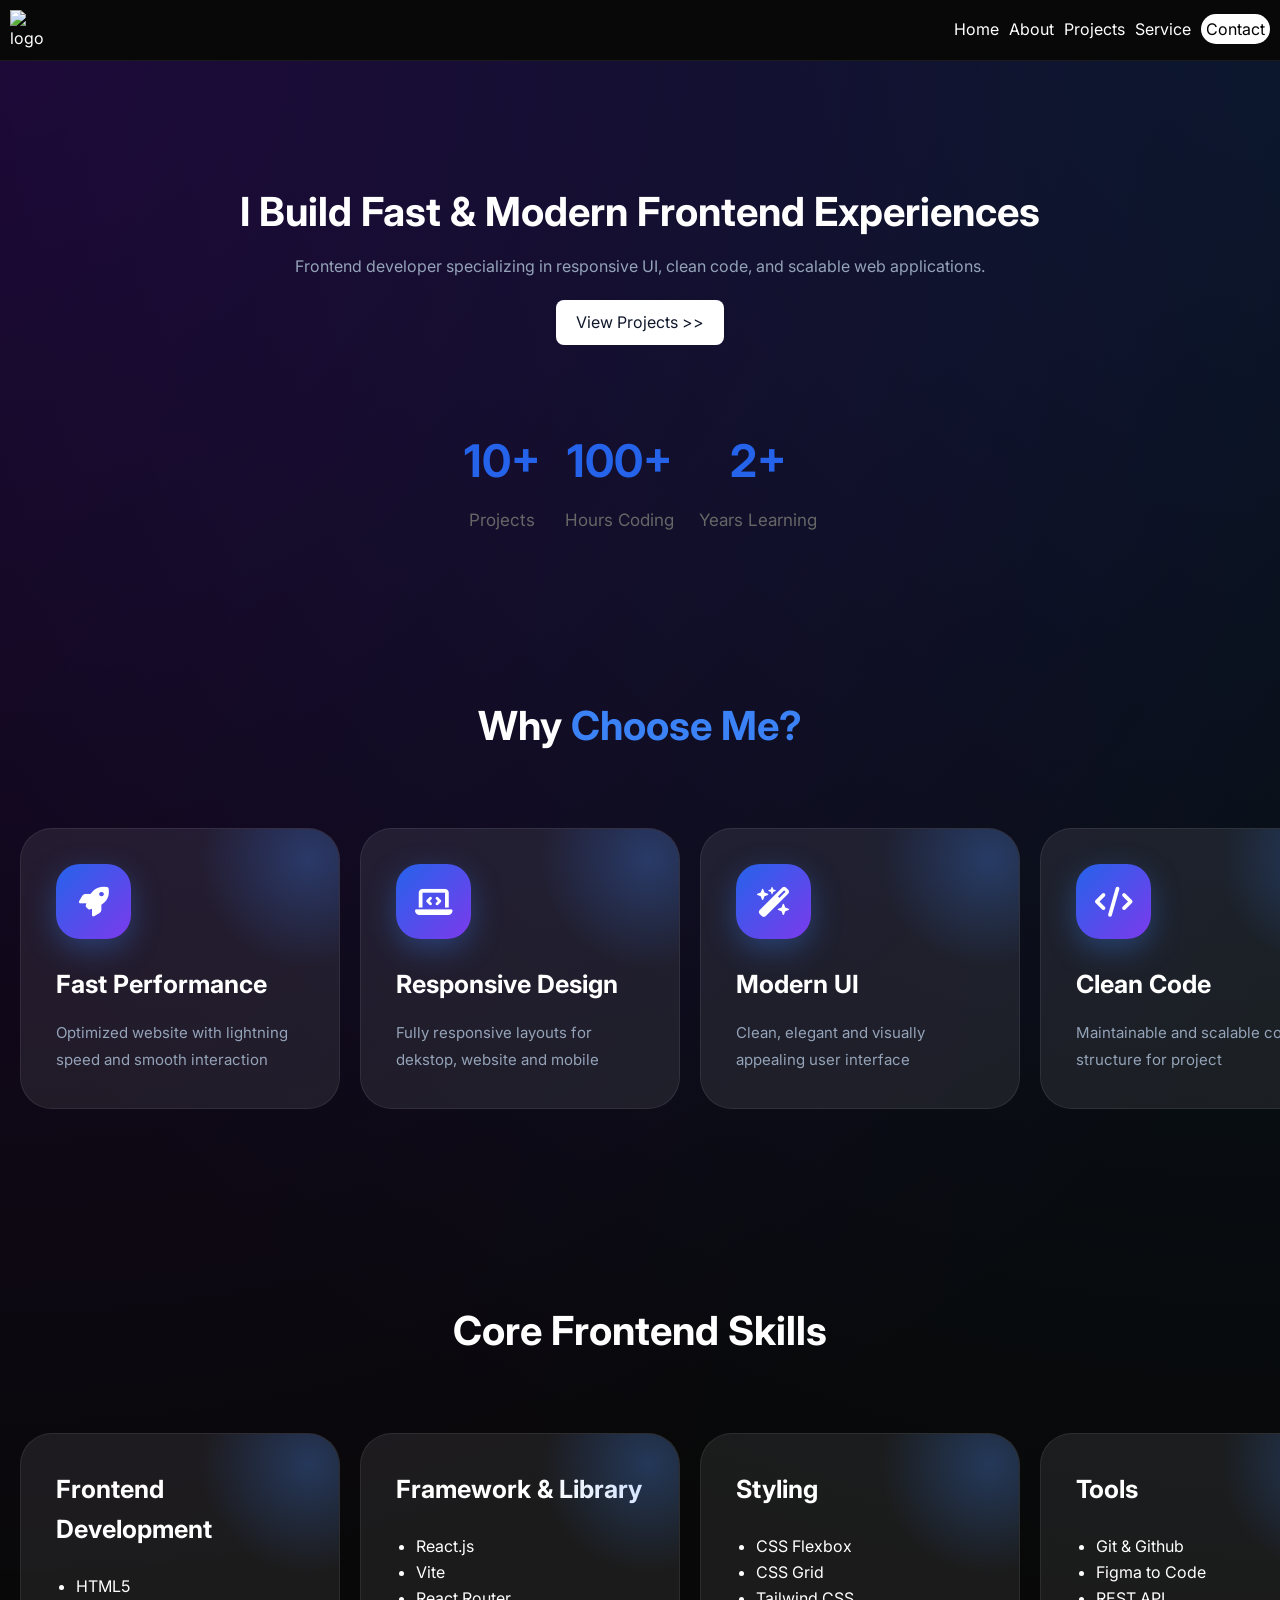
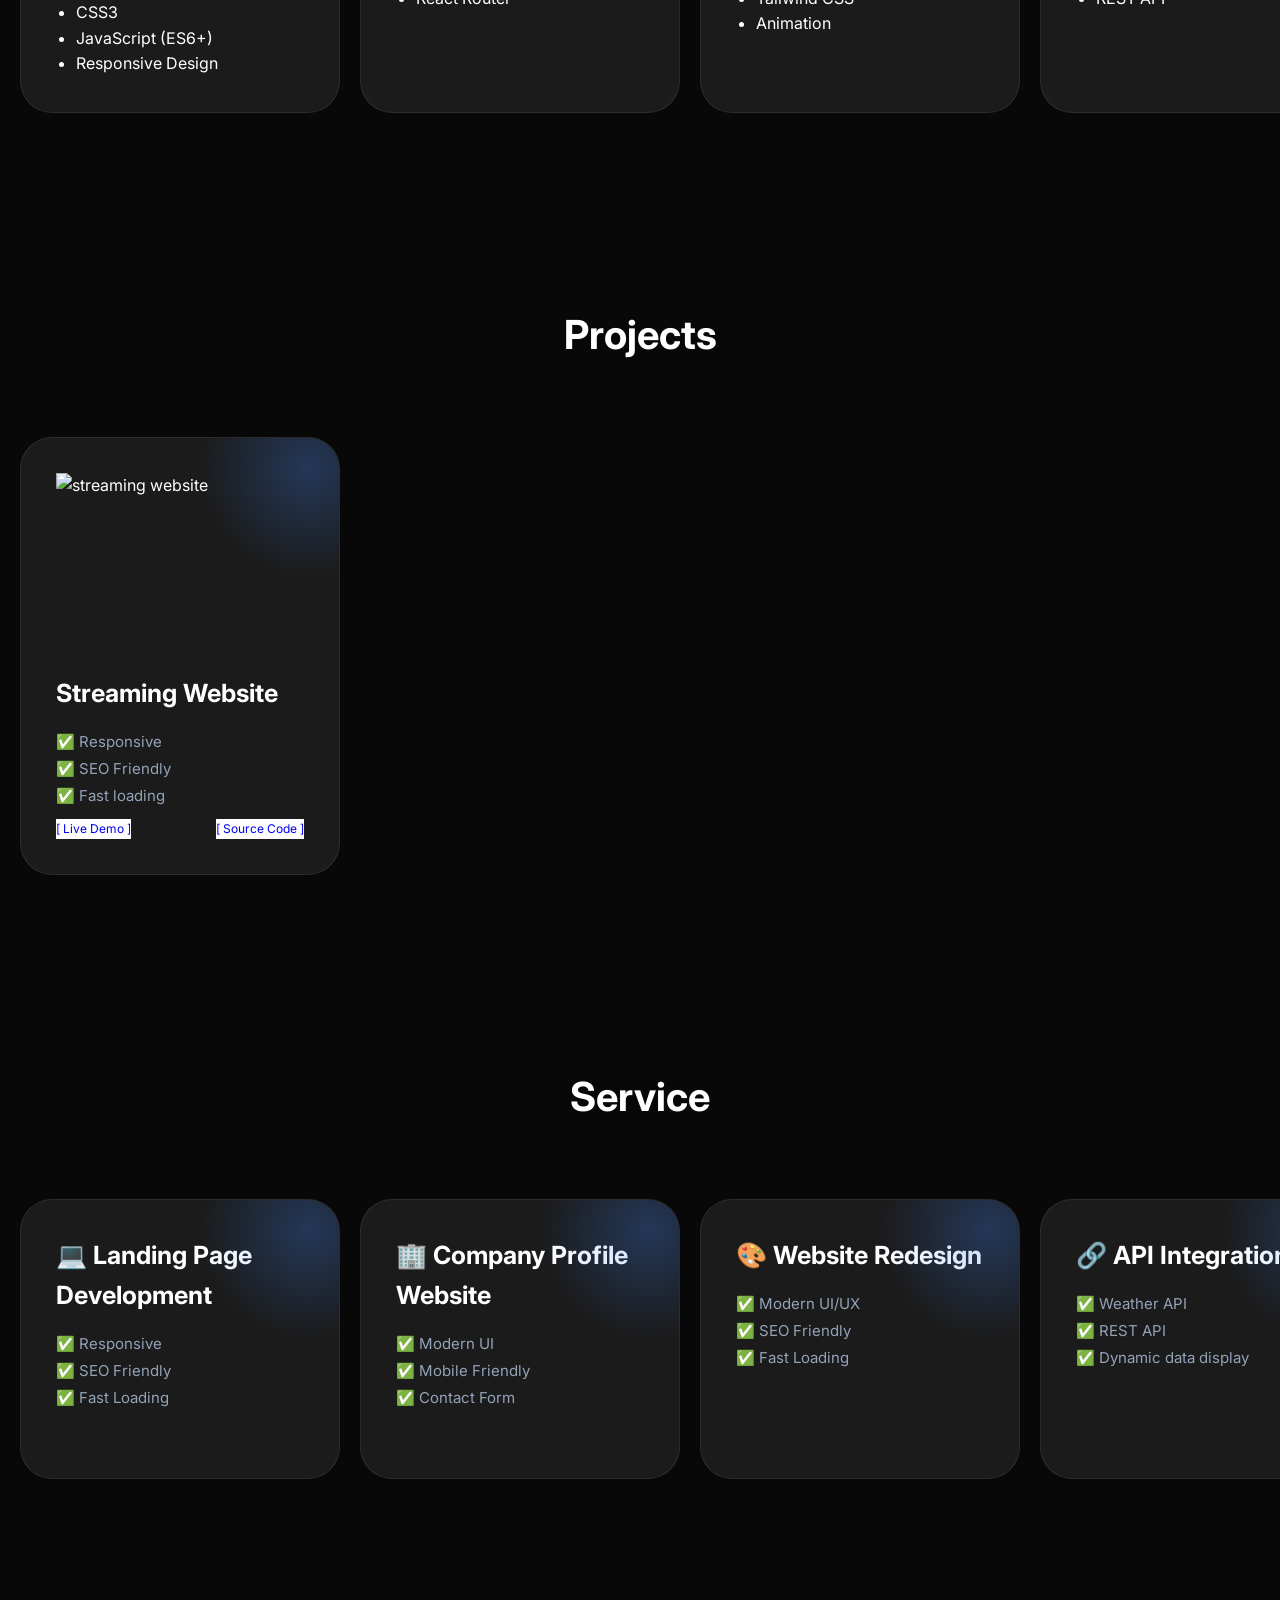
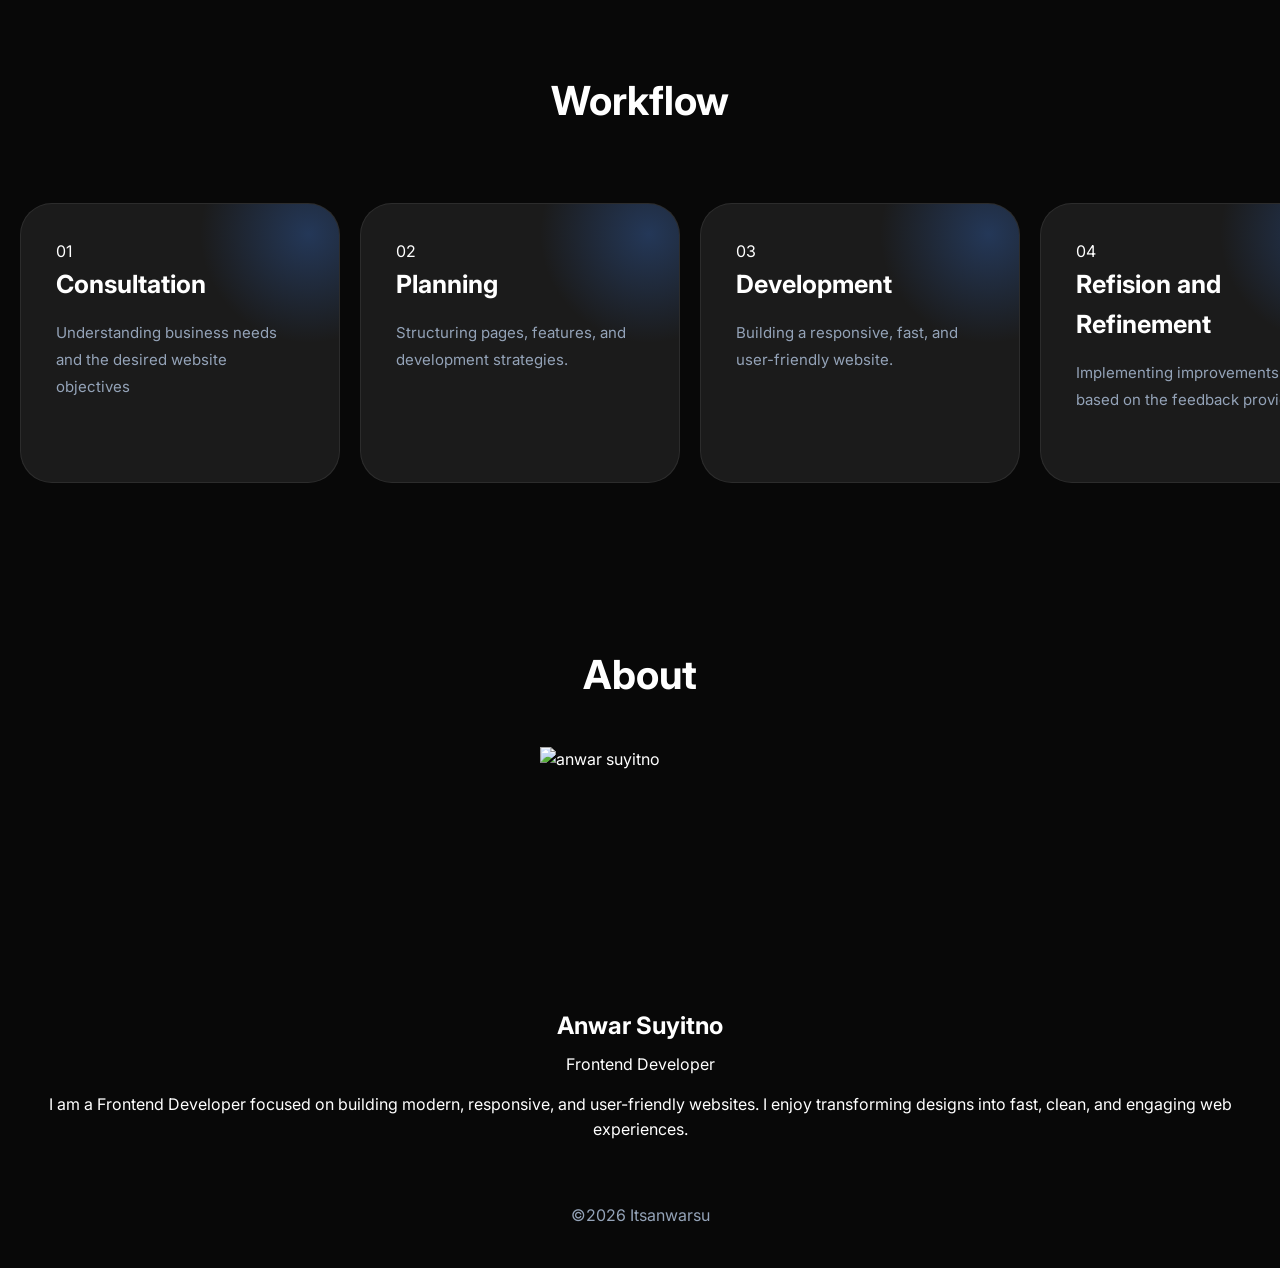
==== index.html @ 00b6961c "Update index.html" ====
<!DOCTYPE html>
<html lang="id">
  <head>
    <meta charset="UTF-8">
    <meta name="viewport" content="width=device-width, initial-scale=1.0">
    <title>Frontend Developer Build Fast Clean And Scalable Website</title>
    <link
      href="https://fonts.googleapis.com/css2?family=Inter:wght@300;400;500;600;700&display=swap"
        rel="stylesheet">
        
        <link
        rel="stylesheet"
        href="https://cdnjs.cloudflare.com/ajax/libs/font-awesome/6.5.1/css/all.min.css"
        />
    <style>
    html {
      scroll-behavior: smooth;
    }
    * {
      margin: 0;
      padding: 0;
      box-sizing: border-box;
      font-family: "Inter", Sans-Serif;
    }
      body {
  background:
    radial-gradient(circle at top left,
    rgba(128,0,255,.18),
    transparent 35%),
    
    radial-gradient(circle at top right,
    rgba(0,140,255,.12),
    transparent 35%),
    
    #080808;
       color: white;
       line-height: 1.6;
      }
      /* NAVBAR */
      nav {
        display: flex;
        justify-content: space-between;
        align-items: center;
        background: #080808;
        border-bottom: 1px solid rgba(255, 255, 255, 0.08);
        padding: 10px;
        position: fixed;
        z-index: 9999;
        width: 100%;
        top:0;
        left:0;
      }
      
      nav img {
        height: 40px;
        width: 40px;
      }
      nav ul {
        display: flex;
        gap: 10px;
        list-style: none;
      }
      
      nav a {
        font-size: 16px;
        color: white;
        text-decoration: none;
      }
      nav a:hover {
        color: #38bdf8;
      }
      
      .navbuton {
       background: white; 
       width: 100px;
       color: black;
       padding: 5px;
       border-radius: 20px;
       cursor: pointer;
       font-size: 16px;
      }
      /* HERO */
      .hero {
        display: flex;
        flex-direction: column;
        justify-content: center ;
        font-size: 16px;
        align-items: center;
        padding: 180px 10px 70px 10px;
        text-align: center;
      }
      
      .hero h1 {
        font-size: 40px;
      }
      
      .hero p {
        margin-top: 10px;
        color: #94a3b8;
      }
      
      .btn{
        display: inline-block;
        text-decoration: none;
        margin-top: 20px;
        padding: 10px 20px;
        border: 0 10px 30px rgba(59,130,246,.35);
        border-radius: 8px;
        background: white;
        color: #0f172a;
        font-size: 16px;
        cursor: pointer;
        transition: 0.3s;
      }
      .btn:hover {
        background: #D9D9D9;
      }
      .animasi {
        display: flex;
        align-items: center;
        justify-content: center;
        margin-top: 80px;
        gap: 25px;
      }

.stat {
  text-align: center;
}

.stat h3 {
  font-size: 45px;
  color: #2563eb;
}

.stat p {
  font-size: 17px;
  color: #666;
  margin-top:10px;
}
      
      /* TRUST */
      .container {
        width: 100%;
        overflow: hidden;
        padding: 80px 0;
        margin-top: 10px;
      }
      
      .title {
        text-align: center;
        font-size: 40px;
        margin-bottom: 60px;
      }
      .title span {
        color: #3b82f6;
      }
      
      /* SLIDER */
      .slider {
        display: flex;
        gap: 20px;

         overflow-x: auto;
          scroll-behavior: smooth;

          padding: 10px 20px 20px;

            scroll-snap-type: x mandatory;

           -webkit-overflow-scrolling: touch;
            }

      /* sembunyikan scrollbar */
         .slider::-webkit-scrollbar {
           display: none;
         }

          .slider {
  scrollbar-width: none;
}
      
      /* CARD */
      .card {
        display: flex;
        flex-direction: column;
        position: relative;
        width: 320px;
        min-width: 300px;
        scroll-snap-align: center;
        flex-shrink: 0;
        min-height: 280px;
        height: auto;
        padding: 35px;
        border-radius: 32px;
        background: rgba(255,255,255,0.06);
        border: 1px solid rgba(255,255,255,0.08);
        background: rgba(255,255,255,0.08);
        overflow: hidden;
        transition: .4s ease;
        flex-shrink: 0;
      }
      
      /* GLOW ORB */
      .card:before {
        content: "";
        position: absolute;
        width: 220px;
        height: 220px;
        background: radial-gradient(circle, rgba(59,130,246,.28),transparent 70%);
        top: -80px;
        right: -80px;
        transition: .5s;
      }
      .card:hover {
        transform: translateY(-8px);
        border-color: rgba(59,130,246,.4);
        box-shadow: 0 8px 20px rgba(59,130,246,.15);
      }
      .card:hover::before {
        transform: scale(1.5);
      }
      
      /* ICON */
     .icon {
       width: 75px;
       height: 75px;
       border-radius: 24px;
       display: flex;
       justify-content: center;
       align-items: center;
       margin-bottom: 25px;
       background: linear-gradient(135deg,#2563eb,#7c3aed);
       font-size: 30px;
       box-shadow: 0 10px 30px rgba(59,130,246,.35);
     }
     .card h2 {
       font-size: 25px;
       margin-bottom: 15px;
     }
     .card p {
       color: #94a3b8;
       line-height: 1.8;
       font-size: 15px;
     }
     .card ul {
       padding-left: 20px;
       margin-top: 10px;
      }
      
      /* Project */
      .card img {
        width: 100%;
        height: 200px;
        object-fit: cover; 
      }
      .project-btn {
        display: flex;
        justify-content: space-between;
        margin-top:10px;
        gap: 3px;
      }
      .link {
        font-size: 12px;
        background: white;
        text-decoration: none;
      }
      /* about */
      .about {
        display: flex;
        flex-direction: column;
        justify-content: center;
        align-items: center;
        margin-top: 30px;
        padding: 20px;
      }
      .about img {
        width: 200px;
        height: 250px;
        object-fit: cover;
      }
       .about h1 {
        font-size: 40px;
        margin-top:10px;
        margin-bottom: 40px;
      }
      .about h2 {
        margin-top:10px;
      }
      .about p {
        margin-top: 7px;
        text-align: center;
       }

     footer {
       text-align: center;
       padding: 40px 0;
       color: #94a3b8;
      }


}
    </style> 
  </head>
  <body>
   
      <nav>
        <img src="img/logo-name" alt="logo">
      <ul>
      <li><a href="#home">Home</a></li>
      <li><a href="#about">About</a></li>
      <li><a href="#projects">Projects</a></li>
      <li><a href="#service">Service</a></li>
      <li><a class="navbuton" href="mailto:oanwarsuyitno@gmail.com?subject=Project%20Inquiry&body=Hello%20Anwar,%20I%20want%20to%20discuss%20a%20website%20project.">Contact</a></li>
      </ul>
     </nav>
     
    
   
    <!-- HERO -->
    <section id="home" class="hero">
     <h1>I Build Fast & Modern Frontend Experiences</h1> 
     <p>Frontend developer specializing in responsive UI, clean code, and scalable web applications.</p>
     
    <a class="btn" href="#projects">View Projects >></a>
       
       <div class="animasi">
      
      <div class="stat">
       <h3 class="counter" data-target="10">0</h3>
        <p>Projects</p>
      </div>

       <div class="stat">
       <h3 class="counter" data-target="100">0</h3>
       <p>Hours Coding</p>
       </div>

       <div class="stat">
        <h3 class="counter" data-target="2">0</h3>
       <p>Years Learning</p>
      </div>
     </div>
    </section>
    
    <!-- TRUST -->
    <section class="container">
      <h1 class="title">Why <span>Choose Me?</span></h1>
      
      <div class="slider">
        
        <!-- CARD 1 -->
        <div class="card">
          <div class="icon">
            <i class="fas fa-rocket"></i>
          </div>
          
          <h2>Fast Performance</h2>
          
          <p>
            Optimized website with lightning speed and smooth interaction
          </p>
        </div>
        
        <!-- CARD 2 -->
        <div class="card">
          <div class="icon">
            <i class="fas fa-laptop-code"></i>
            </div>
            <h2>Responsive Design</h2>
            
            <p>Fully responsive layouts for dekstop, website and mobile</p>
          </div>
          
          <!-- CARD 3 -->
          <div class="card">
            <div class="icon">
              <i class="fas fa-wand-magic-sparkles"></i>
            </div>
            
            <h2>Modern UI</h2>
            
            <p>
              Clean, elegant and visually appealing user interface
            </p>
          </div>
          
          <!-- CARD 4 -->
          <div class="card">
            <div class="icon">
              <i class="fas fa-code"></i>
            </div>
            
            <h2>Clean Code</h2>
            
            <p>Maintainable and scalable code structure for project</p>
          </div>
        </div>
     </section>
    <!-- SKILL -->
    <section class="container">
      <h1 class="title">Core Frontend Skills</h1>
      
      <div class="slider">
        
        <!-- CARD 1 -->
        <div class="card">
          <h2>Frontend Development</h2>
         <ul>
           <li>HTML5</li>
           <li>CSS3</li>
           <li>JavaScript (ES6+)</li>
           <li>Responsive Design</li>
         </ul>
        </div>
        
        <!-- CARD 2 -->
        <div class="card">
          <h2>Framework & Library</h2>
          
          <ul>
            <li>React.js</li>
            <li>Vite</li>
            <li>React Router</li>
          </ul>
        </div>
        
        <!-- CARD 3 -->
        <div class="card">
          <h2>Styling</h2>
          
          <ul>
            <li>CSS Flexbox</li>
            <li>CSS Grid</li>
            <li>Tailwind CSS</li>
            <li>Animation</li>
          </ul>
        </div>
        
        <!-- CARD 4 -->
        <div class="card">
          <h2>
            Tools
          </h2>
          
          <ul>
            <li>Git & Github</li>
            <li>Figma to Code</li>
            <li>REST API</li>
          </ul>
        </div>
        
        <!-- CARD 5 -->
        <div class="card">
          <h2>Performance</h2>
          
          <ul>
            <li>Responsive UI</li>
            <li>Clean Component Structure</li>
            <li>Reusable Code</li>
          </ul>
        </div>
      </div>
    </section>
    
    <!-- Project -->
    <section id="projects" class="container">
      <h2 class="title">Projects</h2>
      <div class="slider">
        
        <div class="card">
          <img src="img/streaming.jpg" alt="streaming website">
          <h2>Streaming Website</h2>
          <p>✅ Responsive</p>
          <p>✅ SEO Friendly</p>
          <p>✅ Fast loading</p>
          <div class="project-btn">
            <a class="link" href="streaming-website">[ Live Demo ]</a>
            <a class="link" href="https://github.com/itsanwarsu">[ Source Code ]</a>
          </div>
        </div>
      </div>
     </section> 
      <!-- Service -->
      <section id="service" class="container">
        <h2 class="title">
          Service
        </h2>
        
        <div class="slider">
          
          <div class="card">
            <h2>💻 Landing Page Development</h2>
            <p>✅ Responsive</p>
            <p>✅ SEO Friendly</p>
            <p>✅ Fast Loading</p>
          </div>
          
          <div class="card">
            <h2>🏢 Company Profile Website</h2>
            <p>✅ Modern UI</p>
            <p>✅ Mobile Friendly</p>
            <p>✅ Contact Form</p>
          </div>
          
          <div class="card">
            <h2>🎨 Website Redesign</h2>
            <p>✅ Modern UI/UX</p>
            <p>✅ SEO Friendly</p>
            <p>✅ Fast Loading</p>
          </div>
          
          <div class="card">
            <h2>🔗 API Integration</h2>
            <p>✅ Weather API</p>
            <p>✅ REST API</p>
            <p>✅ Dynamic data display</p>
          </div>
        </div>
      </section>
    
    <!-- Workflow -->
    <section class="container">
      <h2 class="title">Workflow</h2>
      
      <div class="slider">
        
        <div class="card">
          <span>01</span>
          <h2>Consultation</h2>
          <p>
Understanding business needs and the desired website objectives</p>
        </div>
        
        <div class="card">
          <span>02</span>
          <h2>Planning</h2>
          <p>Structuring pages, features, and development strategies.</p>
        </div>
        
        <div class="card">
          <span>03</span>
          <h2>Development</h2>
          <p>
Building a responsive, fast, and user-friendly website.</p>
        </div>
        
         <div class="card">
          <span>04</span>
          <h2>Refision and Refinement</h2>
          <p>
Implementing improvements based on the feedback provided.</p>
        </div>
        
        <div class="card">
          <span>05</span>
          <h2>Website Ready For Use</h2>
          <p>
The website is published and ready to help your business grow.</p>
        </div>
      </div>
    </section>
    
    <!-- about -->
    <section id="about" class="about">
      <h1>About</h1>
        <img src="img/anwarsu.jpg" alt="anwar suyitno">
        <h2>Anwar Suyitno</h2>
        <p>Frontend Developer<p>
      <p>I am a Frontend Developer focused on building modern, responsive, and user-friendly websites. I enjoy transforming designs into fast, clean, and engaging web experiences.</p>
      
    </section>
    
    <footer>
      ©2026 Itsanwarsu
      </footer>
    <script>
      const counters =
  document.querySelectorAll(".counter");

const observer =
  new IntersectionObserver(entries => {

    entries.forEach(entry => {

      if (entry.isIntersecting) {

        const counter =
          entry.target;

        const target =
          Number(counter.dataset.target);

        let current = 0;

        const updateCounter = () => {

          const increment =
            target / 80;

          current += increment;

          if (current < target) {

            counter.textContent =
              Math.ceil(current);

            requestAnimationFrame(
              updateCounter
            );

          } else {

            counter.textContent =
              target + "+";
          }
        };

        updateCounter();

        observer.unobserve(counter);

      }

    });

  });

counters.forEach(counter => {
  observer.observe(counter);
});
    </script>
  </body>
</html>
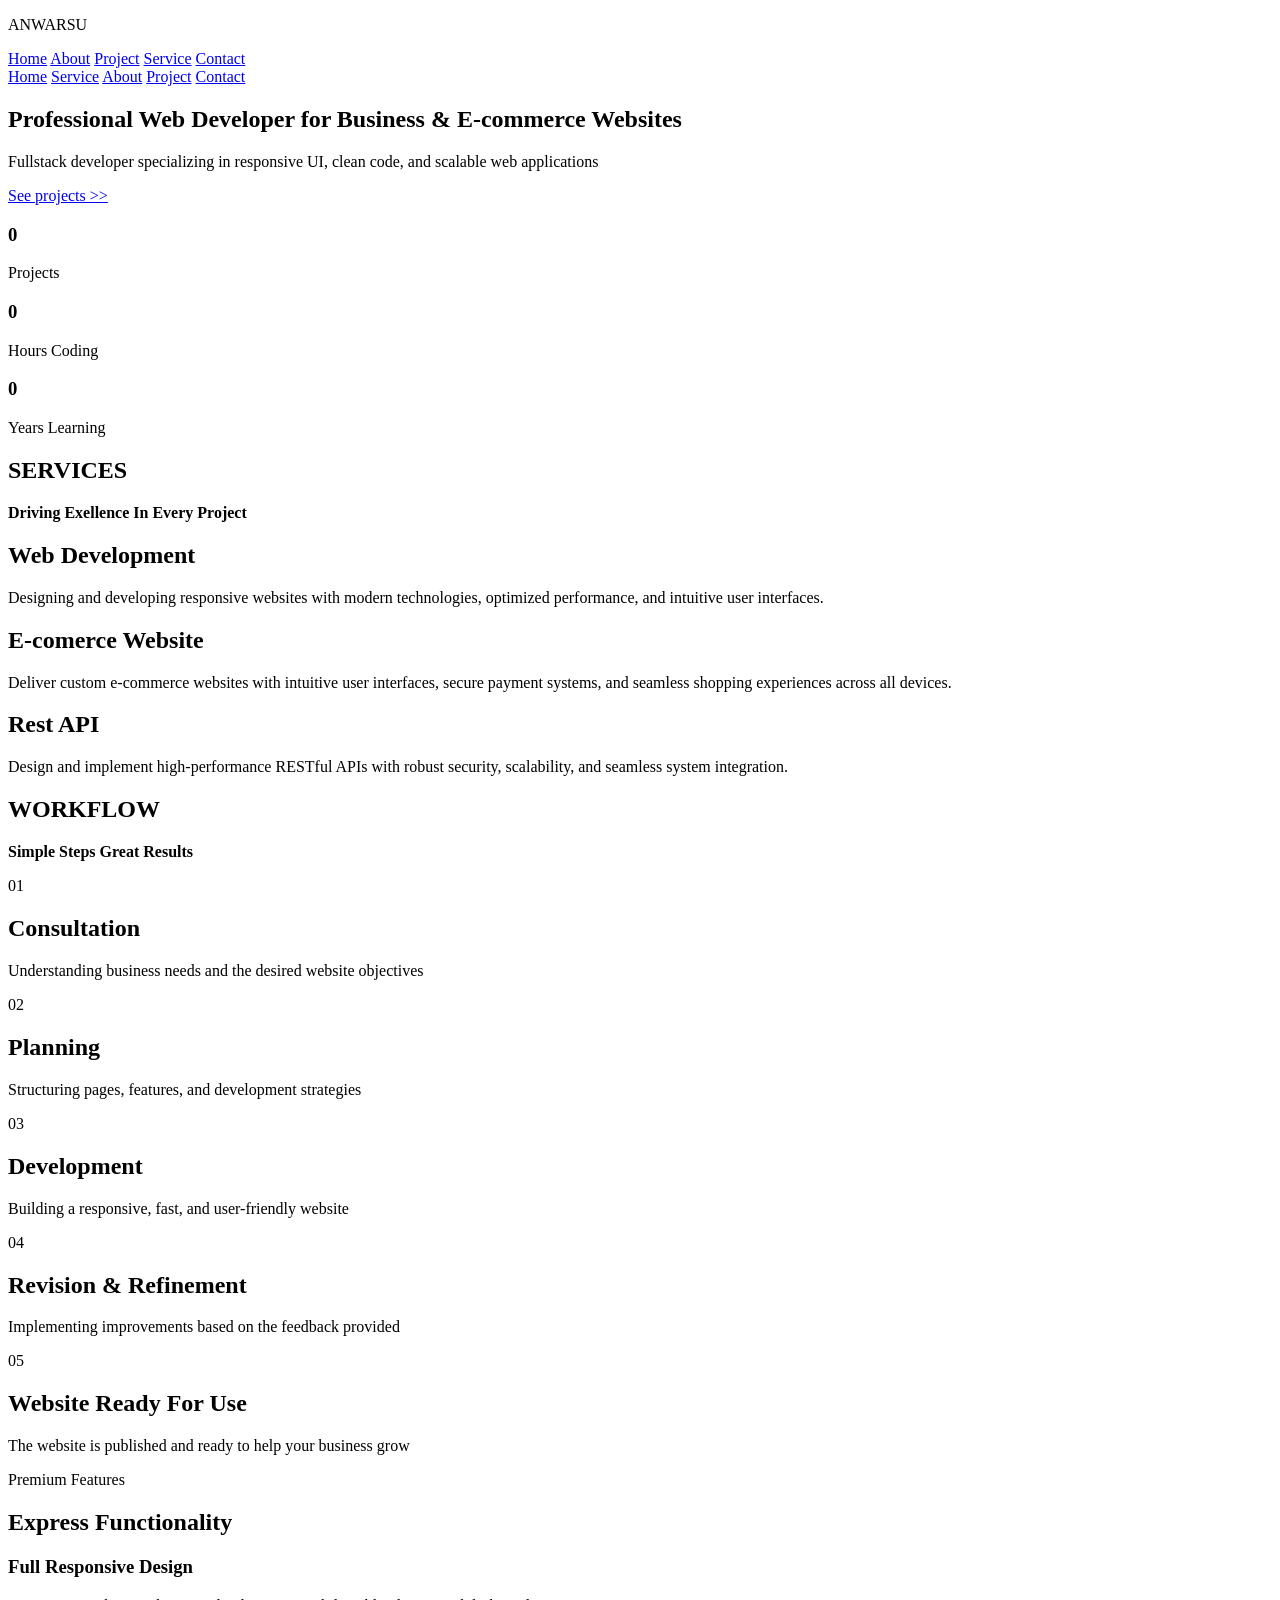
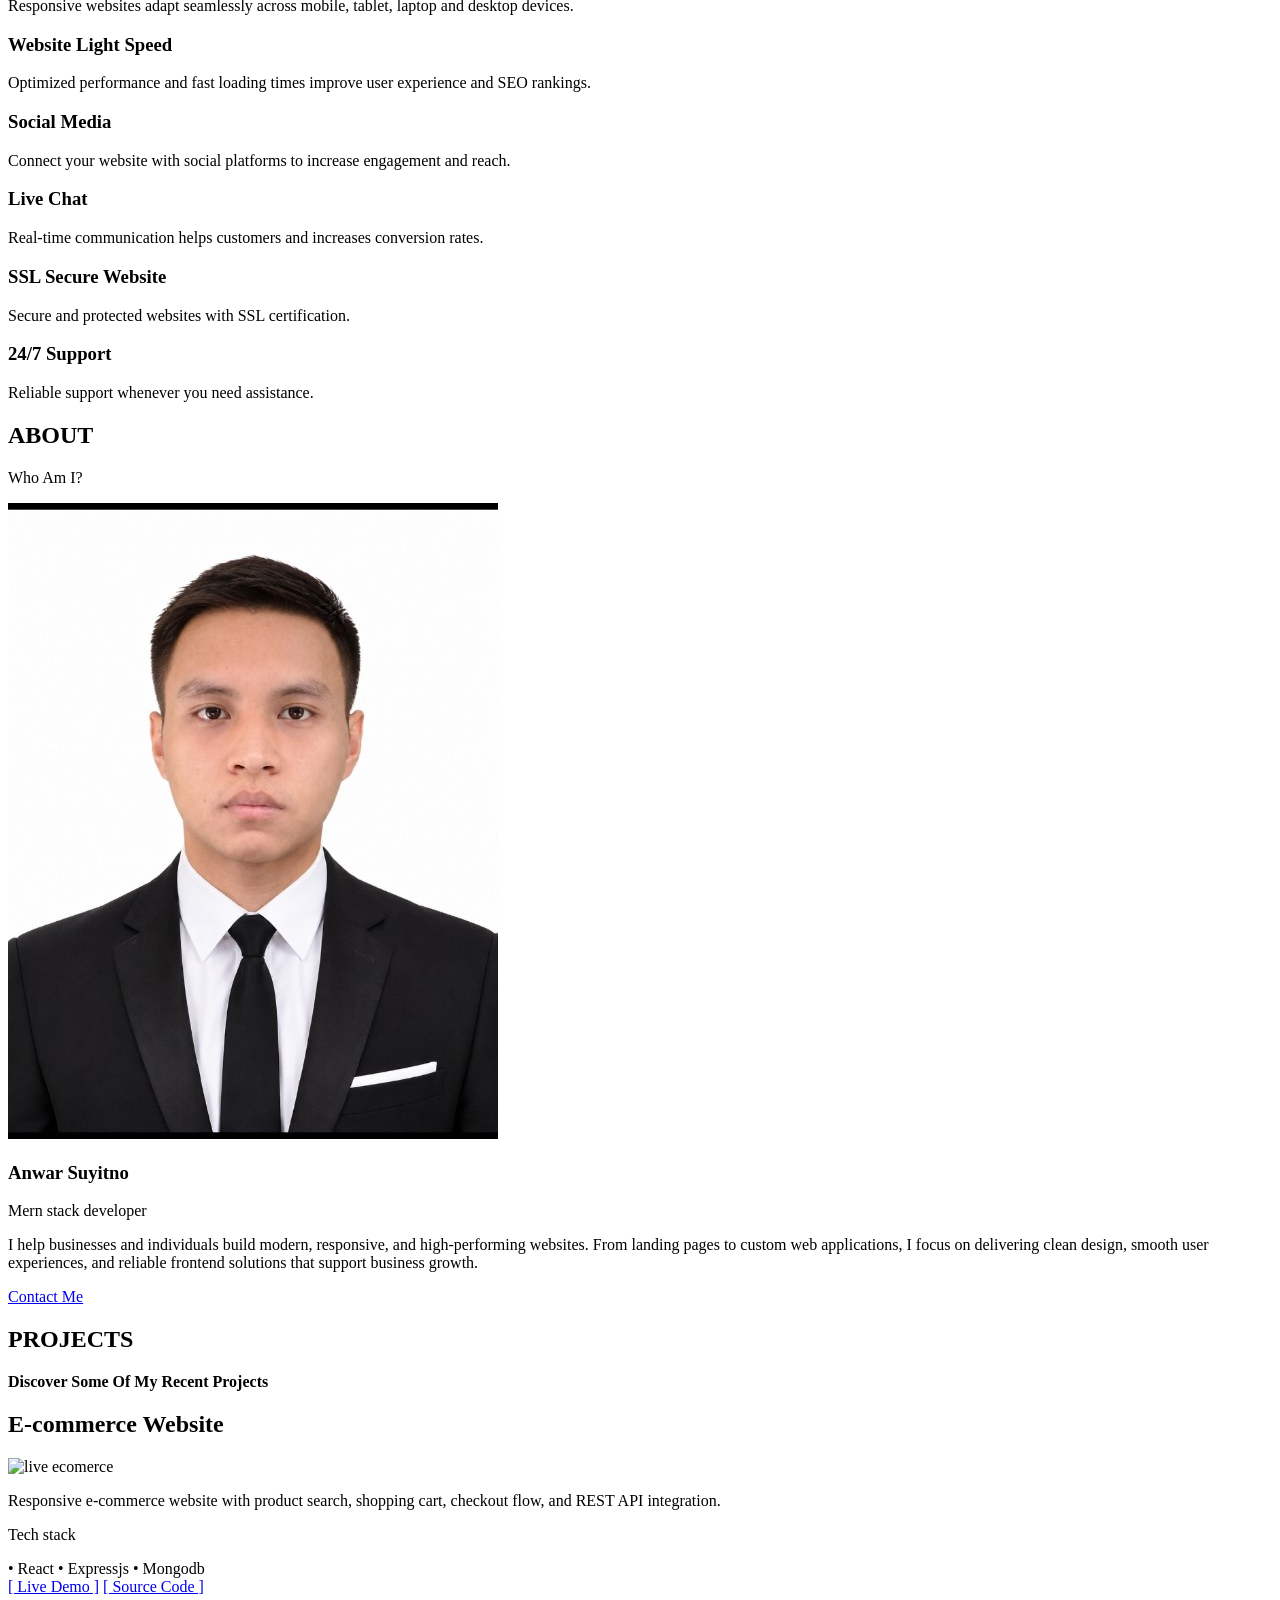
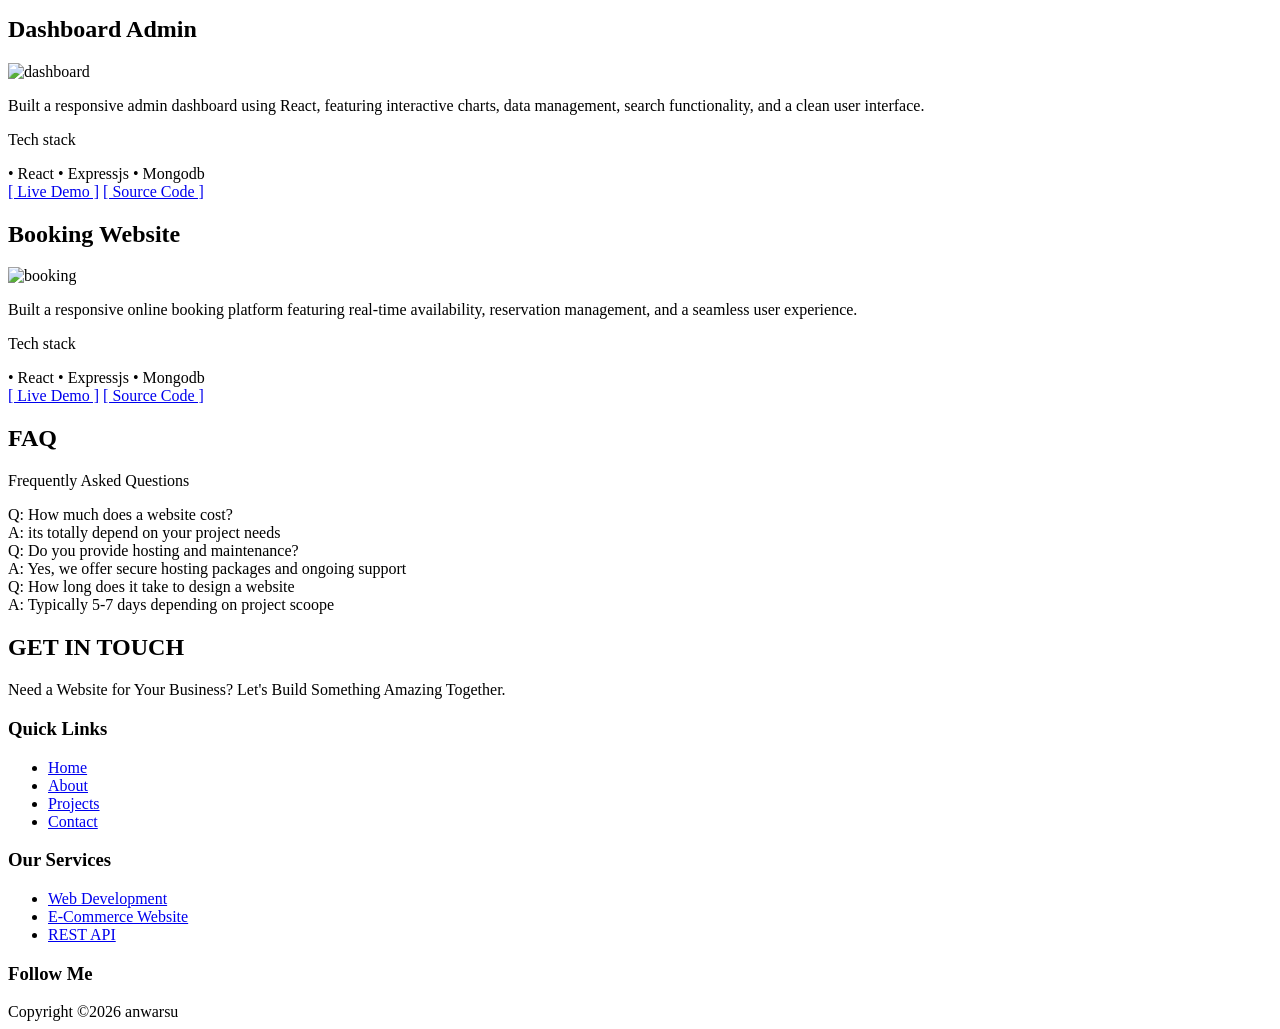
==== commit f153fb01: "Refactor index.html for portfolio layout and content" ====
--- a/index.html
+++ b/index.html
@@ -1,328 +1,53 @@
 <!DOCTYPE html>
-<html lang="id">
-  <head>
-    <meta charset="UTF-8">
-    <meta name="viewport" content="width=device-width, initial-scale=1.0">
-    <title>Frontend Developer Build Fast Clean And Scalable Website</title>
-    <link
-      href="https://fonts.googleapis.com/css2?family=Inter:wght@300;400;500;600;700&display=swap"
-        rel="stylesheet">
-        
-        <link
-        rel="stylesheet"
-        href="https://cdnjs.cloudflare.com/ajax/libs/font-awesome/6.5.1/css/all.min.css"
-        />
-    <style>
-    html {
-      scroll-behavior: smooth;
-    }
-    * {
-      margin: 0;
-      padding: 0;
-      box-sizing: border-box;
-      font-family: "Inter", Sans-Serif;
-    }
-      body {
-  background:
-    radial-gradient(circle at top left,
-    rgba(128,0,255,.18),
-    transparent 35%),
-    
-    radial-gradient(circle at top right,
-    rgba(0,140,255,.12),
-    transparent 35%),
-    
-    #080808;
-       color: white;
-       line-height: 1.6;
-      }
-      /* NAVBAR */
-      nav {
-        display: flex;
-        justify-content: space-between;
-        align-items: center;
-        background: #080808;
-        border-bottom: 1px solid rgba(255, 255, 255, 0.08);
-        padding: 10px;
-        position: fixed;
-        z-index: 9999;
-        width: 100%;
-        top:0;
-        left:0;
-      }
-      
-      nav img {
-        height: 40px;
-        width: 40px;
-      }
-      nav ul {
-        display: flex;
-        gap: 10px;
-        list-style: none;
-      }
-      
-      nav a {
-        font-size: 16px;
-        color: white;
-        text-decoration: none;
-      }
-      nav a:hover {
-        color: #38bdf8;
-      }
-      
-      .navbuton {
-       background: white; 
-       width: 100px;
-       color: black;
-       padding: 5px;
-       border-radius: 20px;
-       cursor: pointer;
-       font-size: 16px;
-      }
-      /* HERO */
-      .hero {
-        display: flex;
-        flex-direction: column;
-        justify-content: center ;
-        font-size: 16px;
-        align-items: center;
-        padding: 180px 10px 70px 10px;
-        text-align: center;
-      }
-      
-      .hero h1 {
-        font-size: 40px;
-      }
-      
-      .hero p {
-        margin-top: 10px;
-        color: #94a3b8;
-      }
-      
-      .btn{
-        display: inline-block;
-        text-decoration: none;
-        margin-top: 20px;
-        padding: 10px 20px;
-        border: 0 10px 30px rgba(59,130,246,.35);
-        border-radius: 8px;
-        background: white;
-        color: #0f172a;
-        font-size: 16px;
-        cursor: pointer;
-        transition: 0.3s;
-      }
-      .btn:hover {
-        background: #D9D9D9;
-      }
-      .animasi {
-        display: flex;
-        align-items: center;
-        justify-content: center;
-        margin-top: 80px;
-        gap: 25px;
-      }
-
-.stat {
-  text-align: center;
-}
-
-.stat h3 {
-  font-size: 45px;
-  color: #2563eb;
-}
-
-.stat p {
-  font-size: 17px;
-  color: #666;
-  margin-top:10px;
-}
-      
-      /* TRUST */
-      .container {
-        width: 100%;
-        overflow: hidden;
-        padding: 80px 0;
-        margin-top: 10px;
-      }
-      
-      .title {
-        text-align: center;
-        font-size: 40px;
-        margin-bottom: 60px;
-      }
-      .title span {
-        color: #3b82f6;
-      }
-      
-      /* SLIDER */
-      .slider {
-        display: flex;
-        gap: 20px;
-
-         overflow-x: auto;
-          scroll-behavior: smooth;
-
-          padding: 10px 20px 20px;
-
-            scroll-snap-type: x mandatory;
-
-           -webkit-overflow-scrolling: touch;
-            }
-
-      /* sembunyikan scrollbar */
-         .slider::-webkit-scrollbar {
-           display: none;
-         }
-
-          .slider {
-  scrollbar-width: none;
-}
-      
-      /* CARD */
-      .card {
-        display: flex;
-        flex-direction: column;
-        position: relative;
-        width: 320px;
-        min-width: 300px;
-        scroll-snap-align: center;
-        flex-shrink: 0;
-        min-height: 280px;
-        height: auto;
-        padding: 35px;
-        border-radius: 32px;
-        background: rgba(255,255,255,0.06);
-        border: 1px solid rgba(255,255,255,0.08);
-        background: rgba(255,255,255,0.08);
-        overflow: hidden;
-        transition: .4s ease;
-        flex-shrink: 0;
-      }
-      
-      /* GLOW ORB */
-      .card:before {
-        content: "";
-        position: absolute;
-        width: 220px;
-        height: 220px;
-        background: radial-gradient(circle, rgba(59,130,246,.28),transparent 70%);
-        top: -80px;
-        right: -80px;
-        transition: .5s;
-      }
-      .card:hover {
-        transform: translateY(-8px);
-        border-color: rgba(59,130,246,.4);
-        box-shadow: 0 8px 20px rgba(59,130,246,.15);
-      }
-      .card:hover::before {
-        transform: scale(1.5);
-      }
-      
-      /* ICON */
-     .icon {
-       width: 75px;
-       height: 75px;
-       border-radius: 24px;
-       display: flex;
-       justify-content: center;
-       align-items: center;
-       margin-bottom: 25px;
-       background: linear-gradient(135deg,#2563eb,#7c3aed);
-       font-size: 30px;
-       box-shadow: 0 10px 30px rgba(59,130,246,.35);
-     }
-     .card h2 {
-       font-size: 25px;
-       margin-bottom: 15px;
-     }
-     .card p {
-       color: #94a3b8;
-       line-height: 1.8;
-       font-size: 15px;
-     }
-     .card ul {
-       padding-left: 20px;
-       margin-top: 10px;
-      }
-      
-      /* Project */
-      .card img {
-        width: 100%;
-        height: 200px;
-        object-fit: cover; 
-      }
-      .project-btn {
-        display: flex;
-        justify-content: space-between;
-        margin-top:10px;
-        gap: 3px;
-      }
-      .link {
-        font-size: 12px;
-        background: white;
-        text-decoration: none;
-      }
-      /* about */
-      .about {
-        display: flex;
-        flex-direction: column;
-        justify-content: center;
-        align-items: center;
-        margin-top: 30px;
-        padding: 20px;
-      }
-      .about img {
-        width: 200px;
-        height: 250px;
-        object-fit: cover;
-      }
-       .about h1 {
-        font-size: 40px;
-        margin-top:10px;
-        margin-bottom: 40px;
-      }
-      .about h2 {
-        margin-top:10px;
-      }
-      .about p {
-        margin-top: 7px;
-        text-align: center;
-       }
-
-     footer {
-       text-align: center;
-       padding: 40px 0;
-       color: #94a3b8;
-      }
-
-
-}
-    </style> 
-  </head>
-  <body>
-   
-      <nav>
-        <img src="img/logo-name" alt="logo">
-      <ul>
-      <li><a href="#home">Home</a></li>
-      <li><a href="#about">About</a></li>
-      <li><a href="#projects">Projects</a></li>
-      <li><a href="#service">Service</a></li>
-      <li><a class="navbuton" href="mailto:oanwarsuyitno@gmail.com?subject=Project%20Inquiry&body=Hello%20Anwar,%20I%20want%20to%20discuss%20a%20website%20project.">Contact</a></li>
-      </ul>
-     </nav>
-     
-    
-   
-    <!-- HERO -->
-    <section id="home" class="hero">
-     <h1>I Build Fast & Modern Frontend Experiences</h1> 
-     <p>Frontend developer specializing in responsive UI, clean code, and scalable web applications.</p>
-     
-    <a class="btn" href="#projects">View Projects >></a>
-       
+ <html lang="en">
+   <head>
+     <meta charset="UTF-8">
+     <meta name="viewport" content="width=device-width, initial-scale=1.0">
+     <title>My Portfolio</title>
+     <style src="css/Style.css"></style>
+   </head>
+   <body>
+     <header>
+       <nav>
+         <div class="left">
+           
+          <i class="fa-solid fa-laptop-code"></i>
+          <p>ANWARSU</p>
+          </div>
+      
+          <div class="hamburger" id="hamburger">
+          <span></span>
+          <span></span>
+          <span></span>
+          </div>
+      
+          <div class="desktop-menu">
+          <a href="#home">Home</a>
+          <a href="#about">About</a>
+          <a href="#projects">Project</a>
+          <a href="#service">Service</a>
+          <a href="mailto:oanwarsuyitno@gmail.com?subject=Project%20Inquiry&body=Hello%20Anwar,%20I%20want%20to%20discuss%20a%20website%20project.">Contact</a>
+           </div>
+        </nav>
+    </header>
+    
+    <div class="overlay"></div>
+    <div class="mobile-menu">
+      <a href="#home">Home</a>
+      <a href="#service">Service</a>
+      <a href="#about">About</a>
+      <a href="#projects">Project</a>
+      <a href="mailto:oanwarsuyitno@gmail.com?subject=Project%20Inquiry&body=Hello%20Anwar,%20I%20want%20to%20discuss%20a%20website%20project.">Contact</a>
+     </div>
+ 
+   <main>
+    
+   <section id="home" class="hero">
+    <div>
+        <h1>Professional Web Developer for Business & E-commerce Websites</h1>
+        <p>Fullstack developer specializing in responsive UI, clean code, and scalable web applications</p>
+        <a class="btn" href="#projects" class="btn">See projects >></a>
+    
        <div class="animasi">
       
       <div class="stat">
@@ -340,294 +65,360 @@
        <p>Years Learning</p>
       </div>
      </div>
-    </section>
-    
-    <!-- TRUST -->
-    <section class="container">
-      <h1 class="title">Why <span>Choose Me?</span></h1>
-      
-      <div class="slider">
-        
-        <!-- CARD 1 -->
-        <div class="card">
-          <div class="icon">
-            <i class="fas fa-rocket"></i>
+     </div>
+   </section>
+  
+    <!-- Service -->
+   <section class="service" id="service">
+    <h2 class="title">SERVICES</h2>
+    <p style="font-weight:bold;">Driving Exellence In Every Project</p>
+ 
+    <span style="margin-top:10px;" class="line">
+    </span>
+    
+    <div class="slider">
+      
+      <div class="card">
+        <i class="fa-solid fa-laptop-code"></i>
+        <h2>Web Development</h2>
+        <span class="line"></span>
+        <p>Designing and developing responsive websites with modern technologies, optimized performance, and intuitive user interfaces.</p>
+      </div>
+      
+      <div class="card">
+        <i class="fa-solid fa-basket-shopping"></i>
+        <h2>E-comerce Website</h2>
+        <span class="line"></span>
+        <p>Deliver custom e-commerce websites with intuitive user interfaces, secure payment systems, and seamless shopping experiences across all devices.</p>
+      </div>
+      
+      <div class="card">
+        <i class="fa-solid fa-gears"></i>
+        
+        <h2>Rest API</h2>
+        <span class="line"></span>
+        <p>Design and implement high-performance RESTful APIs with robust security, scalability, and seamless system integration.</p>
+      </div>
+    </div>
+  </section>
+  
+  <!-- Workflow -->
+  <section class="workflow">
+    <h2 class="title">WORKFLOW</h2>
+    <p style="font-weight:bold;">Simple Steps Great Results</p>
+    <span class="line"></span>
+    
+    <div class="slider">
+      
+      <div class="card">
+        <span>01</span>
+        <span class="line"></span>
+        <h2>Consultation</h2>
+        
+        
+        <p>Understanding business needs and the desired website objectives</p>
+      </div>
+      
+      <div class="card">
+        <span>02</span>
+        <span class="line"></span>
+        <h2>Planning</h2>
+        
+        
+        <p>Structuring pages, features, and development strategies</p>
+      </div>
+      
+      <div class="card">
+        <span>03</span>
+        <span class="line"></span>
+        <h2>Development</h2>
+        
+        
+        <p>Building a responsive, fast, and user-friendly website</p>
+      </div>
+      
+      <div class="card">
+        <span>04</span>
+        <span class="line"></span>
+        <h2>Revision & Refinement</h2>
+        
+        
+        <p>Implementing improvements based on the feedback provided</p>
+      </div>
+      
+      <div class="card">
+        <span>05</span>
+        <span class="line">
+        </span>
+        <h2>Website Ready For Use</h2>
+        
+        <p>The website is published and ready to help your business grow</p>
+      </div>
+    </div>
+
+   <!-- Features -->
+   <section class="features">
+  <p class="subtitle">Premium Features</p>
+  <h2 class="title">Express Functionality</h2>
+
+  <div class="features-grid">
+
+    <!-- Kiri -->
+    <div class="feature-column">
+
+      <div class="feature-item section hidden">
+        <i class="fa-solid fa-mobile-screen"></i>
+        <h3>Full Responsive Design</h3>
+        <p>
+          Responsive websites adapt seamlessly across mobile,
+          tablet, laptop and desktop devices.
+        </p>
+      </div>
+      
+           <div class="feature-item section hidden">
+        <i class="fa-solid fa-rocket"></i>
+        <h3>Website Light Speed</h3>
+        <p>
+          Optimized performance and fast loading times improve
+          user experience and SEO rankings.
+        </p>
+      </div>
+
+      <div class="feature-item section hidden">
+        <i class="fa-solid fa-globe"></i>
+        <h3>Social Media</h3>
+        <p>
+          Connect your website with social platforms to
+          increase engagement and reach.
+        </p>
+      </div>
+
+    </div>
+
+    <!-- Kanan -->
+    <div class="feature-column">
+      
+       <div class="feature-item section hidden">
+       <i class="fa-solid fa-comments"></i>
+       <h3>Live Chat</h3>
+        <p>
+          Real-time communication helps customers and
+          increases conversion rates.
+        </p>
+        </div>
+      
+
+      <div class="feature-item section hidden">
+        <i class="fa-solid fa-shield-halved"></i>
+        <h3>SSL Secure Website</h3>
+        <p>
+          Secure and protected websites with SSL certification.
+        </p>
+      </div>
+
+      <div class="feature-item section hidden">
+        <i class="fa-solid fa-headset"></i>
+        <h3>24/7 Support</h3>
+        <p>
+          Reliable support whenever you need assistance.
+        </p>
+      </div>
+       </div>
+    </div>
+
+  </div>
+</section>
+    
+  </section>
+  
+  <!-- About -->
+  <section id="about">
+
+  <h2 class="title">ABOUT</h2>
+  <p>Who Am I?</p>
+  <span class="line"></span>
+
+  <div class="box-about">
+    
+    <img src="img/myfoto.jpg" alt="Mr anwar">
+
+    <div class="about-content">
+      <h3>Anwar Suyitno</h3>
+      <p>Mern stack developer</p>
+
+      <p>
+        I help businesses and individuals build modern, responsive, and high-performing websites. From landing pages to custom web applications, I focus on delivering clean design, smooth user experiences, and reliable frontend solutions that support business growth.
+      </p>
+
+      <a href="mailto:oanwarsuyitno@gmail.com?subject=Project%20Inquiry&body=Hello%20Anwar,%20I%20want%20to%20discuss%20a%20website%20project" class="btn">Contact Me</a>
+    </div>
+    
+    
+    </div>
+</section>
+  
+  <!-- Projects -->
+  <section class="project" id="projects">
+    <h2 class="title">PROJECTS</h2>
+    <p style="font-weight:bold;">Discover Some Of My Recent Projects</p>
+    <span class="line"></span>
+    
+    <div class="slider">
+      
+      <div class="card">
+        <h2>E-commerce Website</h2>
+        <span class="line"></span>
+        
+        <img src="images/ecomerce.jpg" alt="live ecomerce" class="pict">
+        <p>Responsive e-commerce website with product search,
+shopping cart, checkout flow, and REST API integration.</p>
+        
+        <div>
+            <p>Tech stack</p>
+            <span>• React</span>
+            <span>• Expressjs</span>
+            <span>• Mongodb</span>
           </div>
           
-          <h2>Fast Performance</h2>
-          
-          <p>
-            Optimized website with lightning speed and smooth interaction
-          </p>
+        <div class="project-btn">
+          <a href="#">[ Live Demo ]</a>
+          <a href="#">[ Source Code ]</a>
         </div>
-        
-        <!-- CARD 2 -->
-        <div class="card">
-          <div class="icon">
-            <i class="fas fa-laptop-code"></i>
-            </div>
-            <h2>Responsive Design</h2>
-            
-            <p>Fully responsive layouts for dekstop, website and mobile</p>
+      </div>
+      
+      <div class="card">
+        <h2>Dashboard Admin</h2>
+        <span class="line"></span>
+        <img src="images/dashboard.jpg" alt="dashboard" class="pict">
+        
+        <p>Built a responsive admin dashboard using React, featuring interactive charts, data management, search functionality, and a clean user interface.</p>
+        
+        <div>
+            <p>Tech stack</p>
+            <span>• React</span>
+            <span>• Expressjs</span>
+            <span>• Mongodb</span>
           </div>
           
-          <!-- CARD 3 -->
-          <div class="card">
-            <div class="icon">
-              <i class="fas fa-wand-magic-sparkles"></i>
-            </div>
-            
-            <h2>Modern UI</h2>
-            
-            <p>
-              Clean, elegant and visually appealing user interface
-            </p>
+        <div class="project-btn">
+          <a href="#">[ Live Demo ]</a>
+          <a href="#">[ Source Code ]</a>
+        </div>
+      </div>
+      
+      <div class="card">
+        <h2>Booking Website</h2>
+        <span class="line"></span>
+        
+        <img src="img/booking.jpg" alt="booking" class="pict">
+        <p>Built a responsive online booking platform featuring real-time availability, reservation management, and a seamless user experience.</p>
+ 
+          <div>
+            <p>Tech stack</p>
+            <span>• React</span>
+            <span>• Expressjs</span>
+            <span>• Mongodb</span>
           </div>
-          
-          <!-- CARD 4 -->
-          <div class="card">
-            <div class="icon">
-              <i class="fas fa-code"></i>
-            </div>
-            
-            <h2>Clean Code</h2>
-            
-            <p>Maintainable and scalable code structure for project</p>
-          </div>
+ 
+        
+        <div class="project-btn">
+          <a href="#">[ Live Demo ]</a>
+          <a href="#">[ Source Code ]</a>
         </div>
-     </section>
-    <!-- SKILL -->
-    <section class="container">
-      <h1 class="title">Core Frontend Skills</h1>
-      
-      <div class="slider">
-        
-        <!-- CARD 1 -->
-        <div class="card">
-          <h2>Frontend Development</h2>
-         <ul>
-           <li>HTML5</li>
-           <li>CSS3</li>
-           <li>JavaScript (ES6+)</li>
-           <li>Responsive Design</li>
-         </ul>
-        </div>
-        
-        <!-- CARD 2 -->
-        <div class="card">
-          <h2>Framework & Library</h2>
-          
-          <ul>
-            <li>React.js</li>
-            <li>Vite</li>
-            <li>React Router</li>
-          </ul>
-        </div>
-        
-        <!-- CARD 3 -->
-        <div class="card">
-          <h2>Styling</h2>
-          
-          <ul>
-            <li>CSS Flexbox</li>
-            <li>CSS Grid</li>
-            <li>Tailwind CSS</li>
-            <li>Animation</li>
-          </ul>
-        </div>
-        
-        <!-- CARD 4 -->
-        <div class="card">
-          <h2>
-            Tools
-          </h2>
-          
-          <ul>
-            <li>Git & Github</li>
-            <li>Figma to Code</li>
-            <li>REST API</li>
-          </ul>
-        </div>
-        
-        <!-- CARD 5 -->
-        <div class="card">
-          <h2>Performance</h2>
-          
-          <ul>
-            <li>Responsive UI</li>
-            <li>Clean Component Structure</li>
-            <li>Reusable Code</li>
-          </ul>
-        </div>
-      </div>
-    </section>
-    
-    <!-- Project -->
-    <section id="projects" class="container">
-      <h2 class="title">Projects</h2>
-      <div class="slider">
-        
-        <div class="card">
-          <img src="img/streaming.jpg" alt="streaming website">
-          <h2>Streaming Website</h2>
-          <p>✅ Responsive</p>
-          <p>✅ SEO Friendly</p>
-          <p>✅ Fast loading</p>
-          <div class="project-btn">
-            <a class="link" href="streaming-website">[ Live Demo ]</a>
-            <a class="link" href="https://github.com/itsanwarsu">[ Source Code ]</a>
-          </div>
-        </div>
-      </div>
-     </section> 
-      <!-- Service -->
-      <section id="service" class="container">
-        <h2 class="title">
-          Service
-        </h2>
-        
-        <div class="slider">
-          
-          <div class="card">
-            <h2>💻 Landing Page Development</h2>
-            <p>✅ Responsive</p>
-            <p>✅ SEO Friendly</p>
-            <p>✅ Fast Loading</p>
-          </div>
-          
-          <div class="card">
-            <h2>🏢 Company Profile Website</h2>
-            <p>✅ Modern UI</p>
-            <p>✅ Mobile Friendly</p>
-            <p>✅ Contact Form</p>
-          </div>
-          
-          <div class="card">
-            <h2>🎨 Website Redesign</h2>
-            <p>✅ Modern UI/UX</p>
-            <p>✅ SEO Friendly</p>
-            <p>✅ Fast Loading</p>
-          </div>
-          
-          <div class="card">
-            <h2>🔗 API Integration</h2>
-            <p>✅ Weather API</p>
-            <p>✅ REST API</p>
-            <p>✅ Dynamic data display</p>
-          </div>
-        </div>
-      </section>
-    
-    <!-- Workflow -->
-    <section class="container">
-      <h2 class="title">Workflow</h2>
-      
-      <div class="slider">
-        
-        <div class="card">
-          <span>01</span>
-          <h2>Consultation</h2>
-          <p>
-Understanding business needs and the desired website objectives</p>
-        </div>
-        
-        <div class="card">
-          <span>02</span>
-          <h2>Planning</h2>
-          <p>Structuring pages, features, and development strategies.</p>
-        </div>
-        
-        <div class="card">
-          <span>03</span>
-          <h2>Development</h2>
-          <p>
-Building a responsive, fast, and user-friendly website.</p>
-        </div>
-        
-         <div class="card">
-          <span>04</span>
-          <h2>Refision and Refinement</h2>
-          <p>
-Implementing improvements based on the feedback provided.</p>
-        </div>
-        
-        <div class="card">
-          <span>05</span>
-          <h2>Website Ready For Use</h2>
-          <p>
-The website is published and ready to help your business grow.</p>
-        </div>
-      </div>
-    </section>
-    
-    <!-- about -->
-    <section id="about" class="about">
-      <h1>About</h1>
-        <img src="img/anwarsu.jpg" alt="anwar suyitno">
-        <h2>Anwar Suyitno</h2>
-        <p>Frontend Developer<p>
-      <p>I am a Frontend Developer focused on building modern, responsive, and user-friendly websites. I enjoy transforming designs into fast, clean, and engaging web experiences.</p>
-      
-    </section>
-    
-    <footer>
-      ©2026 Itsanwarsu
-      </footer>
-    <script>
-      const counters =
-  document.querySelectorAll(".counter");
-
-const observer =
-  new IntersectionObserver(entries => {
-
-    entries.forEach(entry => {
-
-      if (entry.isIntersecting) {
-
-        const counter =
-          entry.target;
-
-        const target =
-          Number(counter.dataset.target);
-
-        let current = 0;
-
-        const updateCounter = () => {
-
-          const increment =
-            target / 80;
-
-          current += increment;
-
-          if (current < target) {
-
-            counter.textContent =
-              Math.ceil(current);
-
-            requestAnimationFrame(
-              updateCounter
-            );
-
-          } else {
-
-            counter.textContent =
-              target + "+";
-          }
-        };
-
-        updateCounter();
-
-        observer.unobserve(counter);
-
-      }
-
-    });
-
-  });
-
-counters.forEach(counter => {
-  observer.observe(counter);
-});
-    </script>
+      </div>
+    </div>
+    
+  </section>
+  
+  <!-- FAQ -->
+  <section class="faq">
+    <h2 class="title">FAQ</h2>
+    <p>Frequently Asked Questions</p>
+    <span class="line"></span>
+    
+    <div class="faq-item">
+      <div class="faq-question">
+        Q: How much does a website cost?
+      </div>
+      <div class="faq-answer">
+        A: its totally depend on your project needs
+      </div>
+    </div>
+    
+    <div class="faq-item">
+      <div class="faq-question">
+        Q: Do you provide hosting and maintenance?
+      </div>
+     <div class="faq-answer">
+       A: Yes, we offer secure hosting packages and ongoing support
+     </div>
+    </div>
+    
+    <div class="faq-item">
+      <div class="faq-question">
+        Q: How long does it take to design a website
+      </div>
+      <div class="faq-answer">
+        A: Typically 5-7 days depending on project scoope
+      </div>
+    </div>
+  </section>
+  <!-- CTA -->
+   <section class="cta">
+    <div class="cta-header">
+    <h2>GET IN TOUCH</h2>
+    <div class="cta-line"></div>
+    </div>
+
+    <p class="cta-text">
+    Need a Website for Your Business?
+    Let's Build Something Amazing Together.
+    </p>
+
+    <div class="cta-grid">
+
+    <div class="cta-card">
+     <h3>Quick Links</h3>
+     <ul>
+      <li><a href="#home">Home</a></li>
+      <li><a href="#about">About</a></li>
+      <li><a href="#projects">Projects</a></li>
+      <li><a href="mailto:oanwarsuyitno@gmail.com?subject=Project%20Inquiry&body=Hello%20Anwar,%20I%20want%20to%20discuss%20a%20website%20project">Contact</a></li>
+      </ul>
+     </div>
+
+     <div class="cta-card">
+      <h3>Our Services</h3>
+      <ul>
+        <li><a href="#">Web Development</a></li>
+        <li><a href="#">E-Commerce Website</a></li>
+        <li><a href="#">REST API</a></li>
+      </ul>
+    </div>
+
+    <div class="cta-card">
+      <h3>Follow Me</h3>
+
+      <div class="social-icons">
+        <a href="https://x.com/AnwarSuyit76119">
+          <i class="fa-brands fa-x-twitter"></i>
+        </a>
+
+        <a href="https://github.com/itsanwarsu">
+          <i class="fa-brands fa-github"></i>
+        </a>
+
+        <a href="#">
+          <i class="fa-brands fa-linkedin"></i>
+        </a>
+      </div>
+    </div>
+
+   </div>
+   </section>
+ 
+    </main>
+    <footer>Copyright ©2026 anwarsu</footer>
+    <script src="js/Main.js"></script>
   </body>
-</html>+        </html>
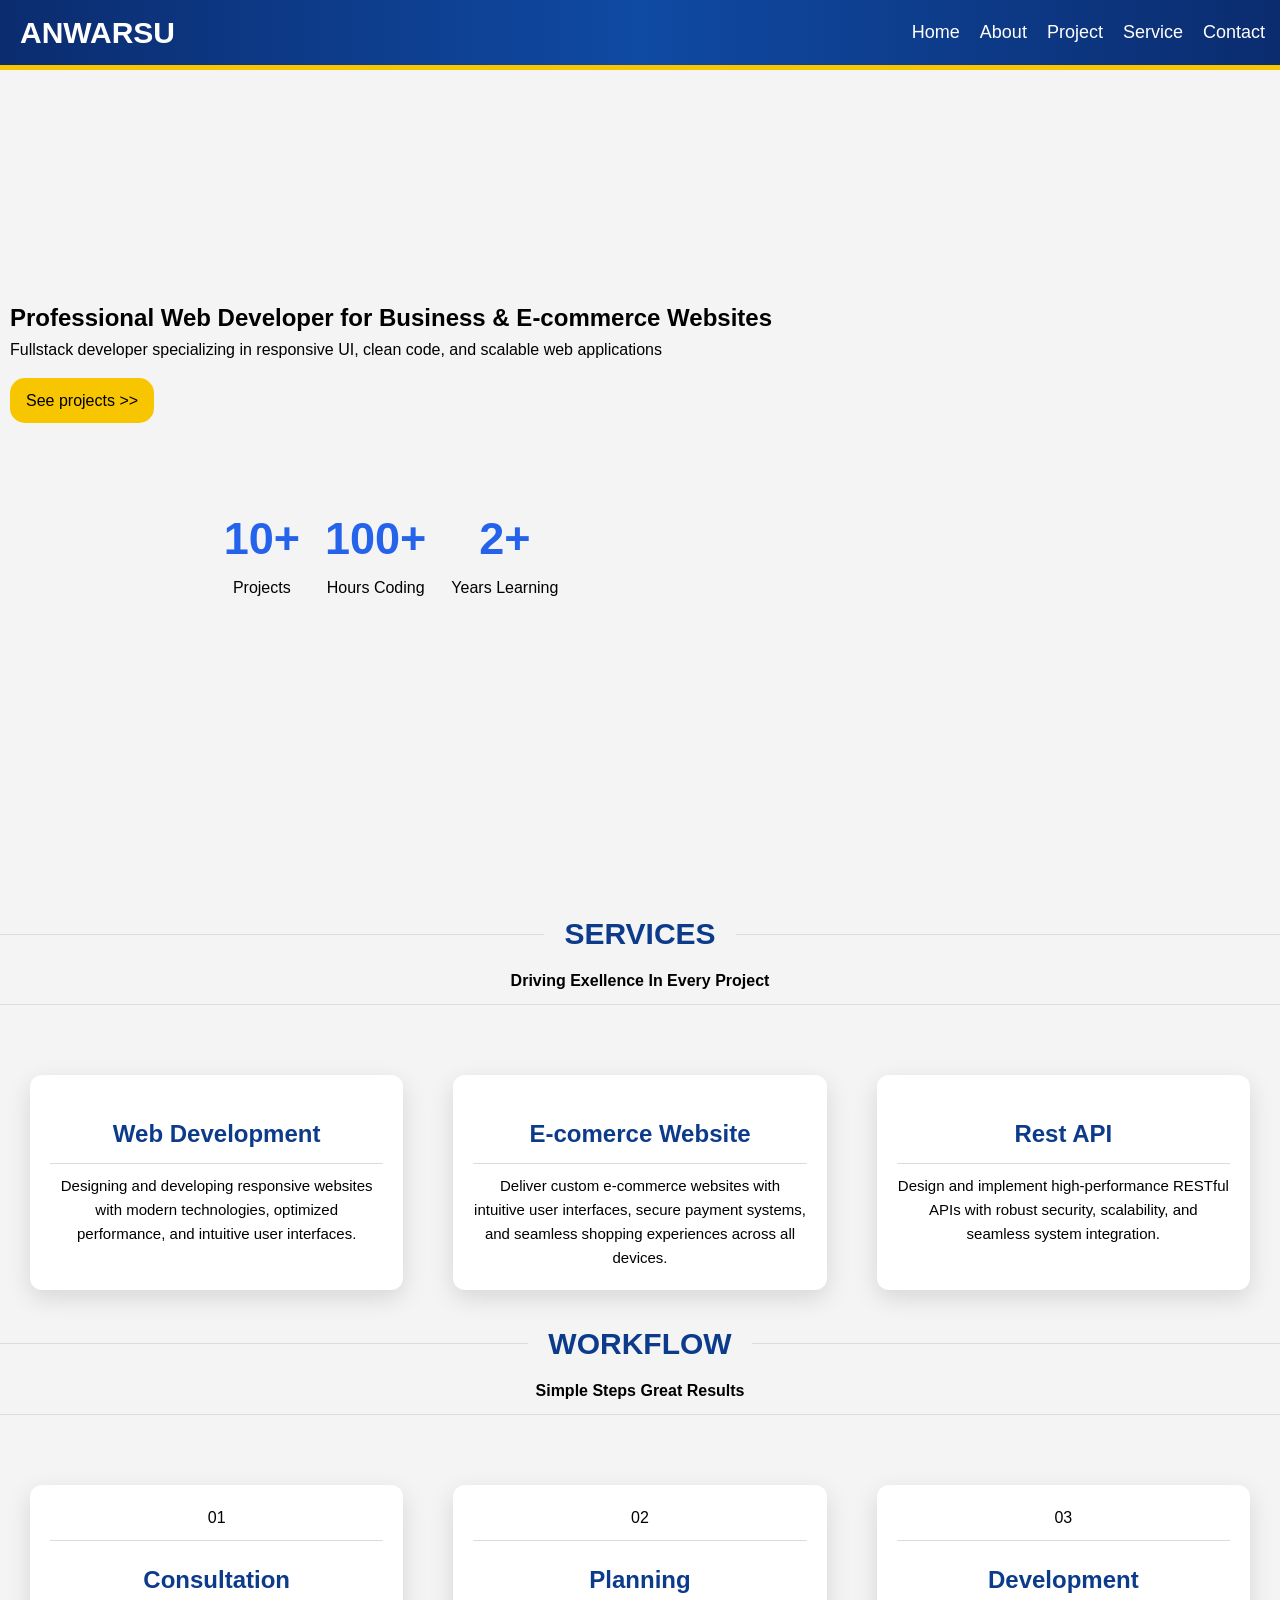
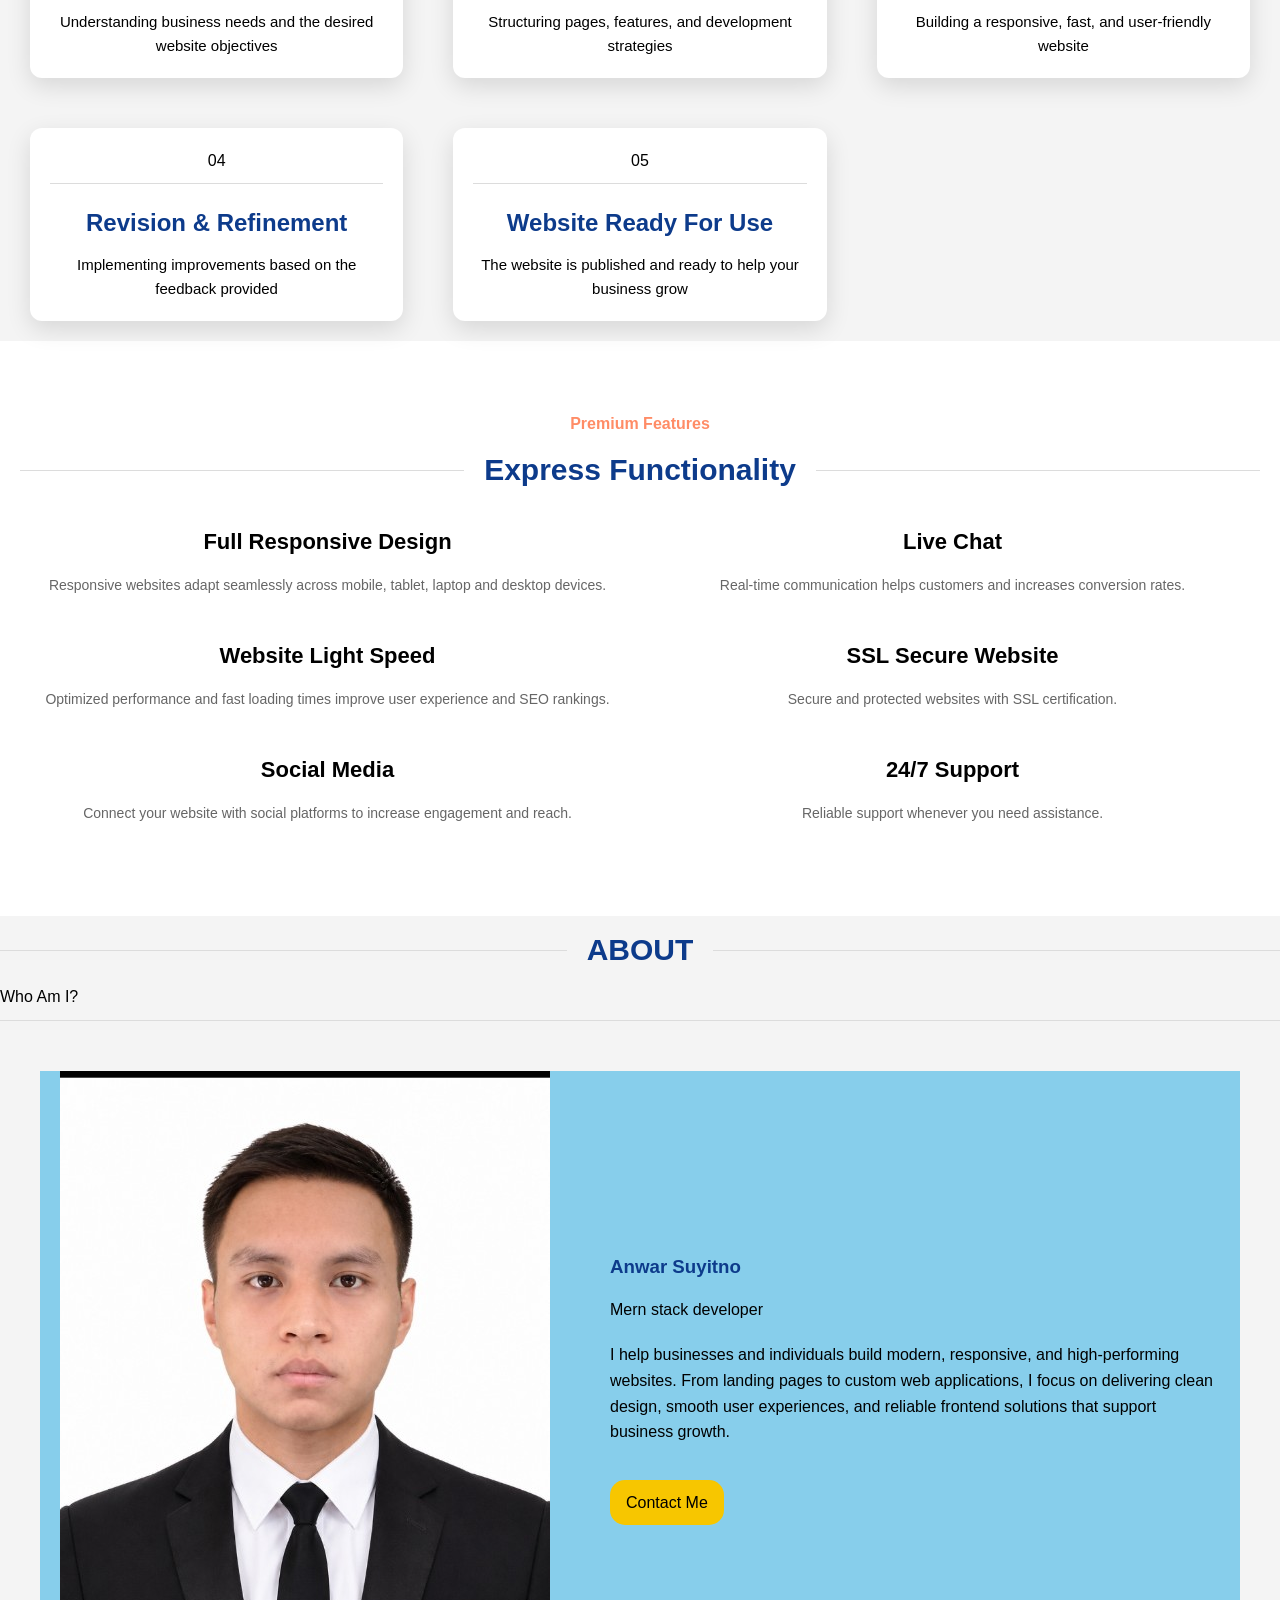
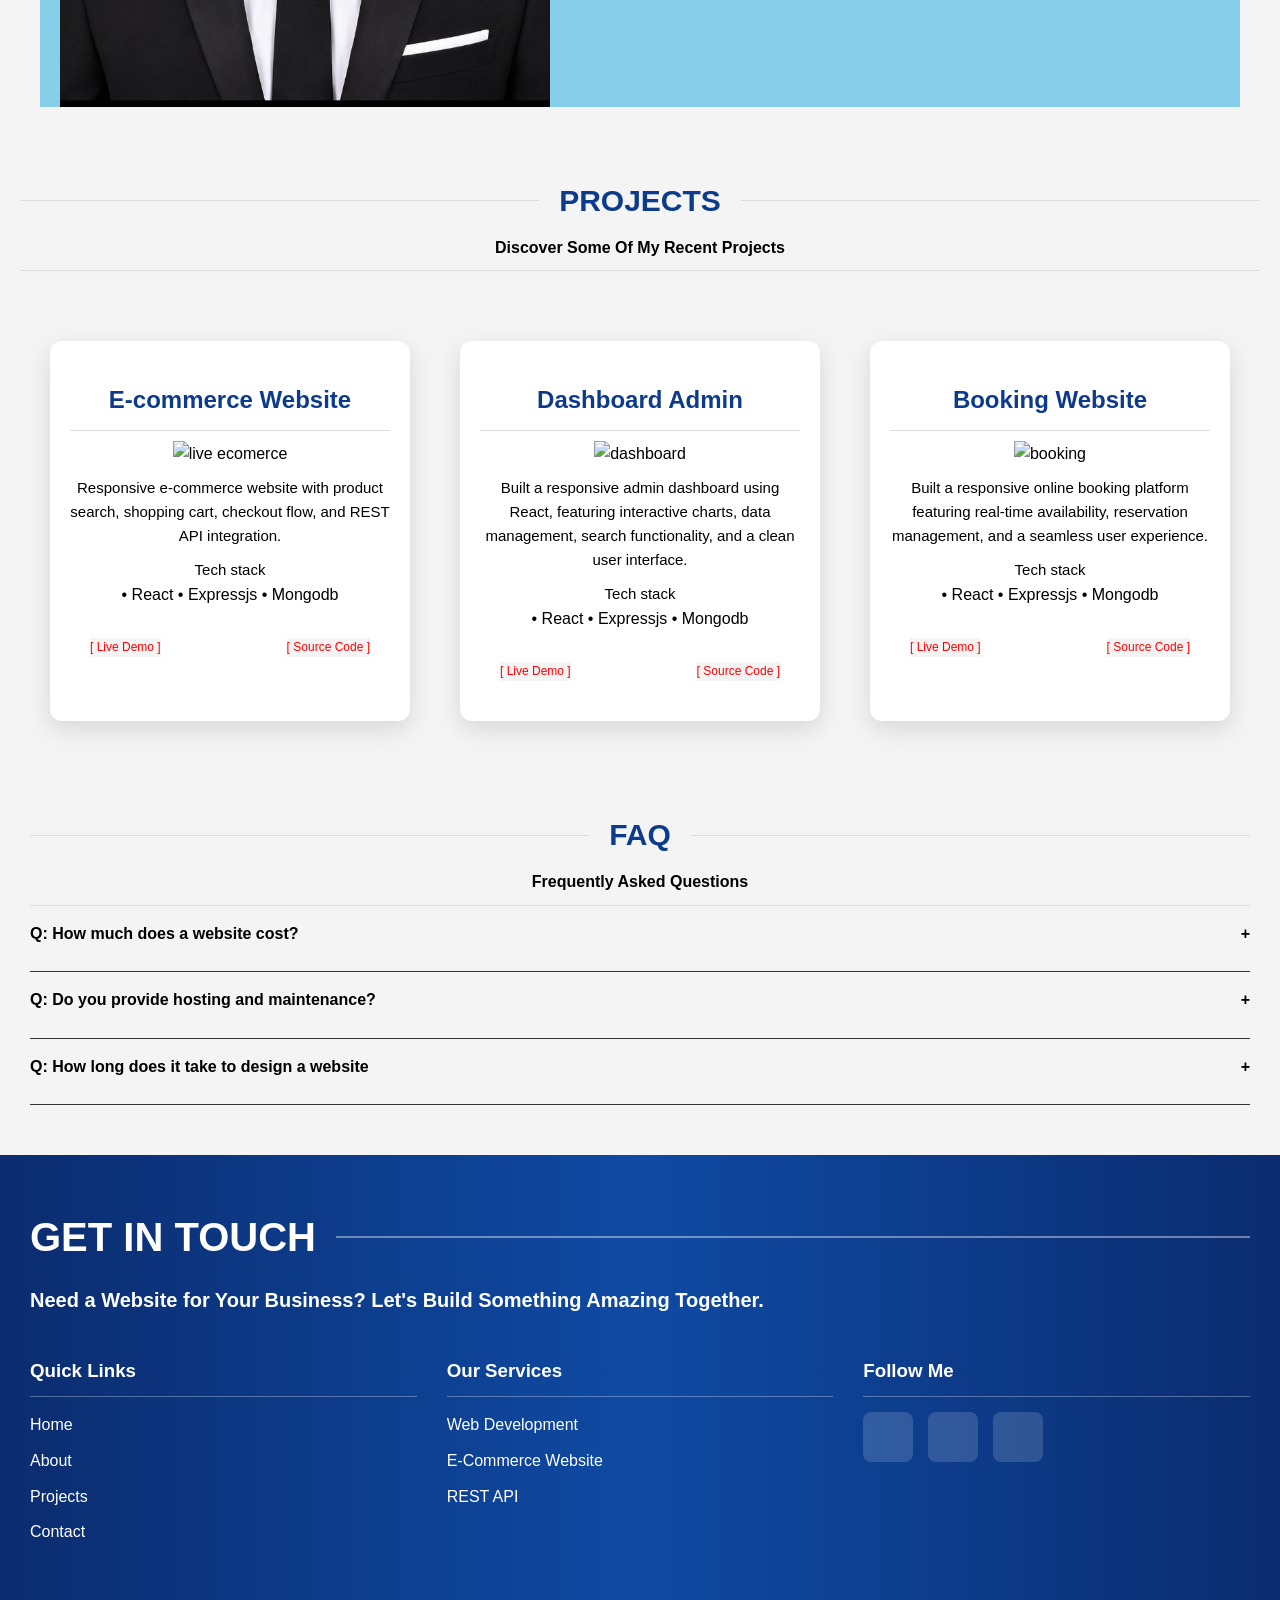
==== commit ae999515: "Replace style tag with link tag for CSS" ====
--- a/index.html
+++ b/index.html
@@ -4,7 +4,8 @@
      <meta charset="UTF-8">
      <meta name="viewport" content="width=device-width, initial-scale=1.0">
      <title>My Portfolio</title>
-     <style src="css/Style.css"></style>
+     <link rel="stylesheet" href="css/Style.css">
+    <script src="Js/Main.js" defer></script>
    </head>
    <body>
      <header>
@@ -419,6 +420,6 @@
  
     </main>
     <footer>Copyright ©2026 anwarsu</footer>
-    <script src="js/Main.js"></script>
+    
   </body>
         </html>
--- a/css/Style.css
+++ b/css/Style.css
@@ -0,0 +1,598 @@
+html {
+  scroll-behavior: smooth;
+  }
+  * {
+    margin: 0;
+    padding: 0;
+    box-sizing: border-box;
+    font-family: Inter, Sans-Serif;
+    }
+   body {
+    background: #f4f4f4;
+    color: black;
+    line-height: 1.6;
+    }
+     
+    /* transisi */
+   .section {
+     transition: all 0.8s ease;
+     }
+
+   .hidden {
+    opacity: 0;
+    transform: translateY(50px);
+    }
+
+   .show {
+    opacity: 1;
+    transform: translateY(0);
+    }
+    /* Navbar */
+   nav {
+    display: flex;
+    justify-content: space-between;
+    align-items: center;
+    background: linear-gradient(
+        to right,
+        #0b2c6f,
+        #0f4aa3,
+        #0b2c6f);
+    height: 70px;
+    width: 100%;
+    border-bottom: 5px solid #f7c600;
+    padding:10px 15px;
+    position: fixed;
+    top: 0;
+    left:0;
+    right:0;
+    z-index: 1000;
+    box-sizing: border-box;
+    transition: 0.3s ease;
+    }
+   nav.hide {
+    transform: translateY(-100%);
+    top: -80px;
+    }
+    
+   .left {
+    display:flex;
+    align-items: center;
+    justify-content: center;
+    gap:5px;
+    }
+   .left i {
+    font-size: 30px;
+    color: white;
+    }
+    
+   .left p {
+    font-size: 30px;
+    color: white;
+    font-weight: bold;
+    }
+   .hamburger {
+    width: 40px;
+    cursor: pointer;
+    }
+   .hamburger span {
+    display: block;
+    height: 4px;
+    background: white;
+    margin: 7px 0;
+    transition: 0.3s;
+    }
+   .hamburger.active span:nth-child(1) {
+    transform: rotate(45deg) translate(7px,7px);
+    color: white;
+    }
+    
+   .hamburger.active span:nth-child(2) {
+    opacity: 0;
+    color: white;
+    }
+   .hamburger.active span:nth-child(3) {
+    transform: rotate(-45deg) translate(7px,-7px);
+    color:white;
+    }
+   .desktop-menu {
+    display: none;
+     }
+   .desktop-menu a {
+    text-decoration: none;
+    color: white;
+    font-size: 18px;
+    }
+   @media (min-width: 768px) {
+    .desktop-menu {
+    display: flex;
+    gap: 20px;
+    }
+   .hamburger {
+    display: none;
+    }
+     }
+   .mobile-menu {
+    display: flex;
+    flex-direction: column;
+    position: fixed;
+    margin-top: 70px;
+    width: 80%;
+    max-width: 320px;
+    height: 100%;
+    background: #f4f4f4;
+    transition: 0.3s ease;
+    padding: 0px 20px;
+    opacity: 1;
+    top: 0;
+    right: -100%;
+    z-index: 99;
+    -webkit-overflow-scrolling:touch;
+    }
+   .mobile-menu.active {
+    right: 0;
+     }
+   .mobile-menu a {
+    margin-top: 20px;
+    text-decoration: none;
+    color: #333;
+    padding: 12px 0;
+    font-size: 18px;
+    text-align: center;
+    border: 1px solid #dcdcdc;
+    }
+     
+   .overlay {
+    position: fixed;
+    inset: 0;
+
+    background: rgba(255,255,255,0.1);
+    backdrop-filter: blur(5px);
+    -webkit-backdrop-filter: blur(5px);
+
+    opacity: 0;
+    visibility: hidden;
+
+    transition: .3s;
+    z-index: 98;
+    }
+   
+   .overlay.active {
+    opacity: 1;
+    visibility: visible;
+    }
+    
+  .no-scroll {
+    overflow: hidden;
+  }
+  /* Hero */
+  .hero {
+    height: 100vh;
+    background:
+    url('img/hero.png');
+
+    background-size: cover;
+    background-position: center;
+    background-repeat: no-repeat;
+
+    display: flex;
+    align-items: center;
+   
+    padding: 20px 10px;
+    }
+   .btn {
+    display: inline-block;
+    padding: 10px 16px;
+    background: #f7c600;
+    text-decoration: none;
+    color: black;
+    border-radius: 15px;
+    margin-top: 15px;
+    }
+   .btn:hover {
+    background: darkorange;
+    }
+   /* Service */
+   .service {
+    text-align: center;
+    }
+
+   .title {
+    display: flex;
+    justify-content: center;
+    align-items: center;
+    gap: 20px;
+    color: #0d3b8b;
+    margin-top: 20px;
+    }
+   .title::before,
+   .title::after {
+    content: "";
+    flex: 1;
+    height: 1px;
+    background: #dcdcdc;
+    }
+
+   .animasi {
+    display: flex;
+    align-items: center;
+    justify-content: center;
+    margin-top: 80px;
+    gap: 25px;
+    }
+
+   .stat {
+    text-align: center;
+    }
+
+   .stat h3 {
+    font-size: 45px;
+    color: #2563eb;
+    }
+   /* Service */
+   .line {
+    display: flex;
+    justify-content: center;
+    align-items: center;
+    content:"";
+    flex:1;
+    height: 1px;
+    background: #dcdcdc;
+    margin-top: 10px;
+    }
+   .slider {
+    display: grid;
+    grid-template-columns: repeat(3,1fr) ;
+    gap: 50px;
+    padding: 20px 30px;
+    margin-top: 50px;
+    }
+   .card {
+    position: relative;
+    flex: 1;
+    padding: 20px;
+    background: white;
+    box-shadow: 0 8px 25px rgba(0,0,0,0.12);
+    border-radius: 12px;
+    background: white;
+    text-align: center;
+    }
+
+   .card:hover {
+    transform: translateY(-8px);
+    border-color: rgba(59,130,246,.4);
+    box-shadow: 0 8px 20px rgba(59,130,246,.15);
+    }
+   .card:hover::before {
+    transform: scale(1.5);
+    }
+   .card i{
+    position: absolute;
+    top: -20px;
+    left: 50%;
+    transform: translateX(-50%);
+    color: blue;
+    font-size:50px;
+    }
+   .card h2 {
+    margin-top: 20px;
+    color: #0d3b8b;
+    }
+   .card p {
+    font-size: 15px;
+    margin-top: 10px;
+    }
+
+  /* Mobile */
+   @media(max-width: 768px) {
+    .slider {
+     grid-template-columns: 1fr;
+     }
+    }
+   /* Tablet */
+   @media(min-width: 768px) and (max-width: 1024px) {
+    .slider {
+     grid-template-columns: repeat(2,1fr)
+     }
+    }
+
+   /* Workflow */
+   .workflow {
+    text-align: center;
+    }
+
+   /* Features */
+   .features {
+    padding: 70px 20px;
+    background: #fff;
+    }
+
+   .subtitle {
+    text-align: center;
+    color: #ff8c66;
+    font-weight: 600;
+    }
+
+   .title {
+    text-align: center;
+    font-size: 48px;
+    margin-top: 10px;
+    margin-bottom: 10px;
+    }
+
+   .features-grid {
+    display: grid;
+    grid-template-columns: 1fr  1fr;
+    gap: 50px;
+    align-items: center;
+    padding: 20px 20px;
+    }
+
+   .feature-column {
+    display: flex;
+    flex-direction: column;
+    justify-content: space-between;
+    gap: 40px;
+    }
+
+   .feature-item {
+    text-align: center;
+    }
+
+   .feature-item i{
+    font-size:42px;
+    margin-bottom:15px;
+    color:#0d3b8b;
+    }
+   .feature-item h3 {
+    font-size: 28px;
+    margin-bottom: 15px;
+    }
+
+   .feature-item p {
+    color: #666;
+    line-height: 1.7;
+    }
+    
+   @media(max-width: 768px) {
+    .features-grid {
+     grid-template-columns:1fr;
+     gap:30px;
+     }
+    }
+   .title {
+    font-size: 30px;
+    }
+
+   .feature-item h3 {
+    font-size: 22px;
+    }
+
+   .feature-item p {
+    font-size: 14px;
+    }
+
+   .icon {
+    font-size: 34px;
+    }
+
+   /* About */
+   .about {
+     background: #87ceeb;
+   }
+   .about p {
+     text-align: center;
+     font-weight: bold;
+   }
+   .box-about{
+    display:flex;
+    align-items:center;
+    gap: 60px;
+    max-width:1200px;
+    margin:50px auto;
+    background: #87CEEB;
+    padding: 0px 20px;
+    }
+
+   .about img{
+    width:300px;
+    height:350px;
+    object-fit:cover;
+    border-radius:20px;
+    border: 2px solid red;
+    }
+
+   .about-content{
+    flex:1;
+    }
+
+   .about-content h3{
+    margin-bottom:15px;
+    color:#0d3b8b;
+    }
+
+   .about-content p{
+    margin-bottom:20px;
+    }
+   @media(max-width:768px){
+    .about{
+     flex-direction:column;
+     text-align:center;
+    }
+
+    .about-content{
+     text-align:center;
+    }
+    }
+   /* Projects */
+   .project {
+    text-align: center;
+    padding: 10px 20px;
+    }
+   .pict {
+    width: 200px;
+    height: 250px;
+    object-fit: cover;
+    margin-top: 10px;
+    }
+   .project-btn {
+    display: flex;
+    align-items: center;
+    justify-content: space-between;
+    margin-top: 10px;
+    padding: 20px 20px;
+    }
+   .project-btn a {
+    background: #f4f4f4;
+    text-decoration: none;
+    color: red;
+    font-size: 12px;
+    }
+
+   /* cta */
+   .cta {
+    background: linear-gradient(
+    to right,
+    #0b2c6f,
+    #0f4aa3,
+    #0b2c6f
+    );
+    color: white;
+    padding: 50px 30px;
+    }
+
+   .cta-header {
+    display: flex;
+    align-items: center;
+    gap: 20px;
+    }
+
+   .cta-header h2 {
+    font-size: 40px;
+    font-weight: 700;
+    }
+
+   .cta-line {
+    flex: 1;
+    height: 2px;
+    background: rgba(255,255,255,.4);
+    }
+
+   .cta-text {
+    margin-top: 15px;
+    font-size: 20px;
+    font-weight: 600;
+    }
+
+   .cta-grid {
+    margin-top: 40px;
+    display: grid;
+    grid-template-columns: repeat(3,1fr);
+    gap: 30px;
+    }
+
+   .cta-card h3 {
+    margin-bottom: 15px;
+    border-bottom: 1px solid rgba(255,255,255,.3);
+    padding-bottom: 10px;
+    }
+
+   .cta-card ul {
+    list-style: none;
+    }
+
+   .cta-card li {
+    margin-bottom: 10px;
+   }
+
+   .cta-card a {
+    color: white;
+    text-decoration: none;
+   }
+
+  .cta-card a:hover {
+   color: #f7c600;
+   }
+
+   .social-icons {
+    display: flex;
+    gap: 15px;
+   }
+   .social-icons a {
+    width: 50px;
+    height: 50px;
+    display: flex;
+    align-items: center;
+    justify-content: center;
+
+    background: rgba(255,255,255,.15);
+    border-radius: 8px;
+    font-size: 24px;
+    }
+
+   .social-icons a:hover {
+    background: #f7c600;
+    color: #000;
+    }
+
+   @media (max-width:768px) {
+
+  .cta-header {
+    flex-direction: column;
+    align-items: flex-start;
+  }
+
+  .cta-line {
+    width: 100%;
+  }
+
+  .cta-header h2 {
+    font-size: 32px;
+  }
+
+  .cta-grid {
+    grid-template-columns: 1fr;
+  }
+}
+
+   /* FAQ */
+   .faq {
+    padding: 50px 30px;
+    }
+   .faq p {
+     text-align: center;
+     font-weight:bold;
+   }
+   .faq-item {
+    border-bottom: 1px solid #333;
+    padding: 15px 0px;
+    }
+   .faq-question {
+    cursor: pointer;
+    font-weight: bold;
+    position: relative;
+    }
+   .faq-question::after {
+    content: "+";
+    position: absolute;
+    right: 0;
+    transition: transform 0.3s;
+    }
+   .faq-item.active .faq-question::after {
+    content:"-";
+    }
+   .faq-answer {
+    max-height: 0;
+    overflow: hidden;
+    transition: max-height 0.4s ease;
+    opacity: 0.8;
+    margin-top: 10px;
+    }
+   .active .faq-answer {
+    max-height: 200px;
+    }
+
+   footer {
+    text-align: center;
+    background: #0b2c6f;
+    color: white;
+    }
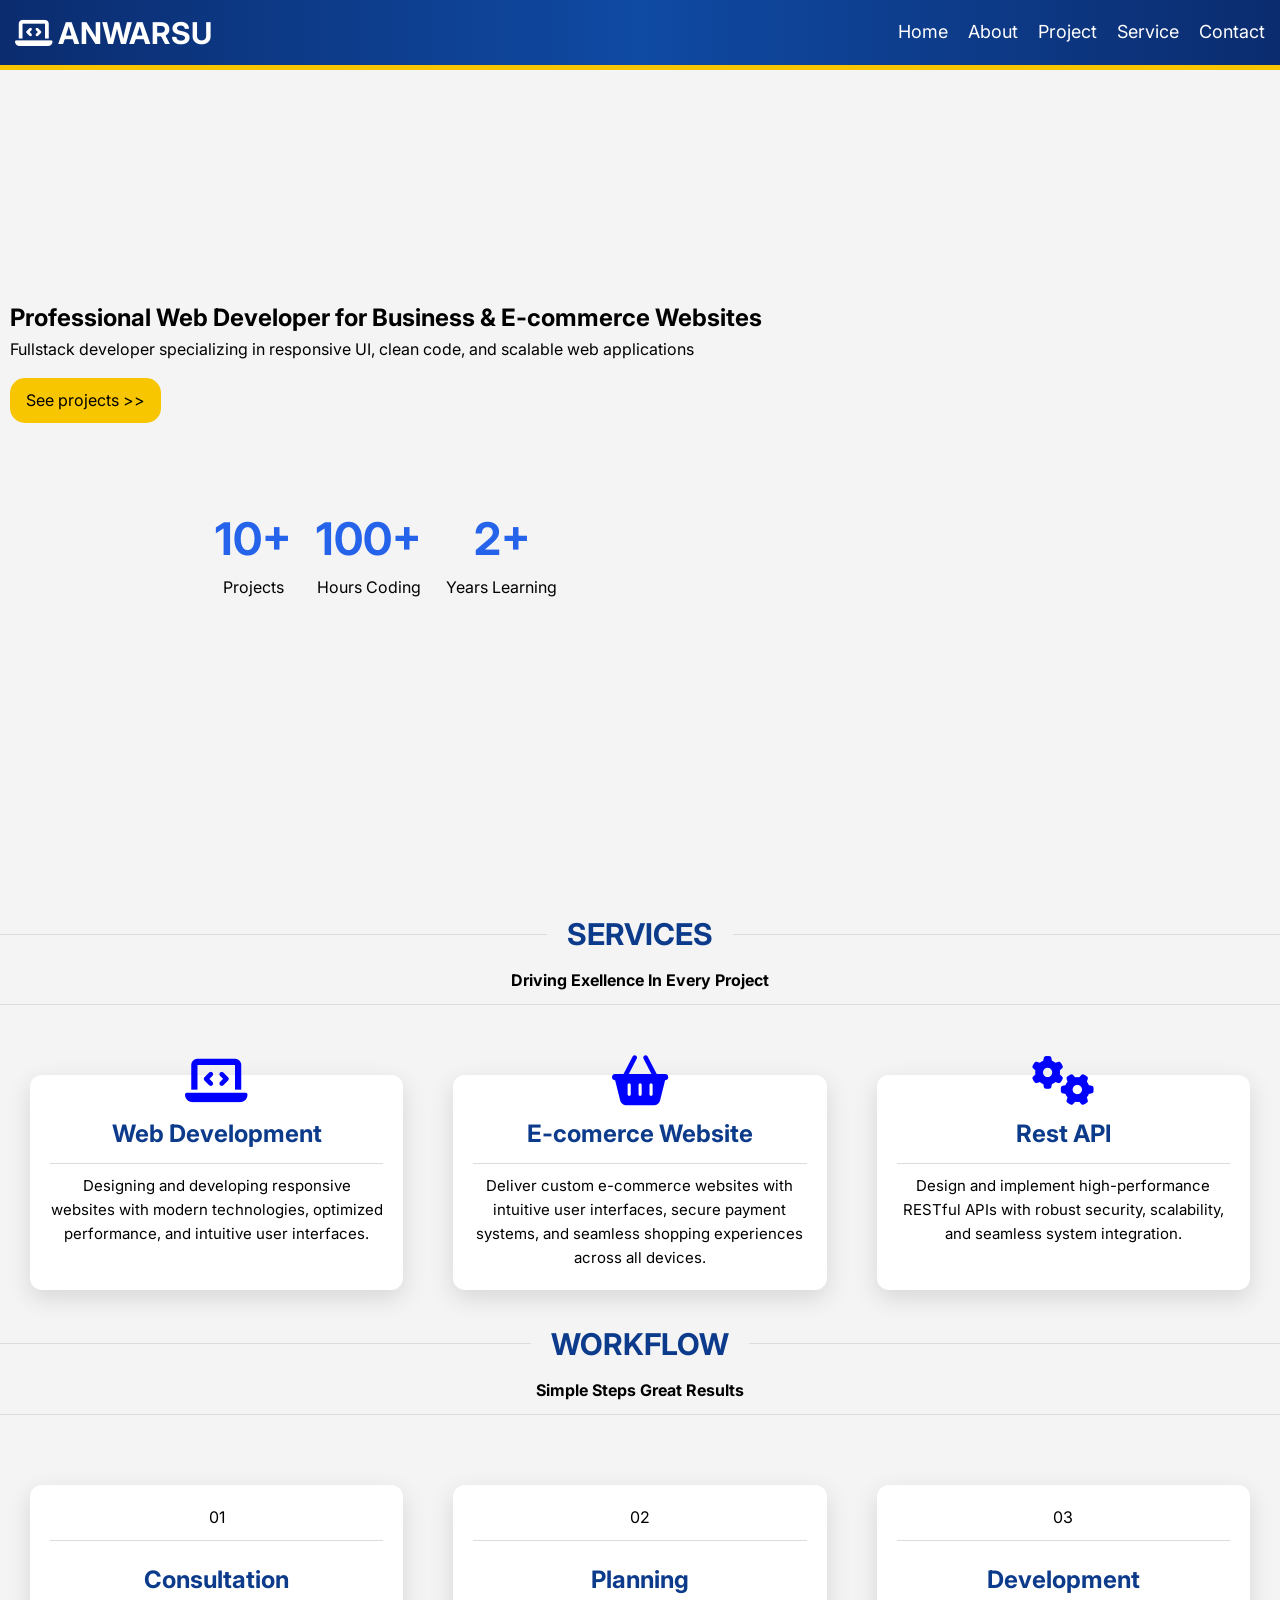
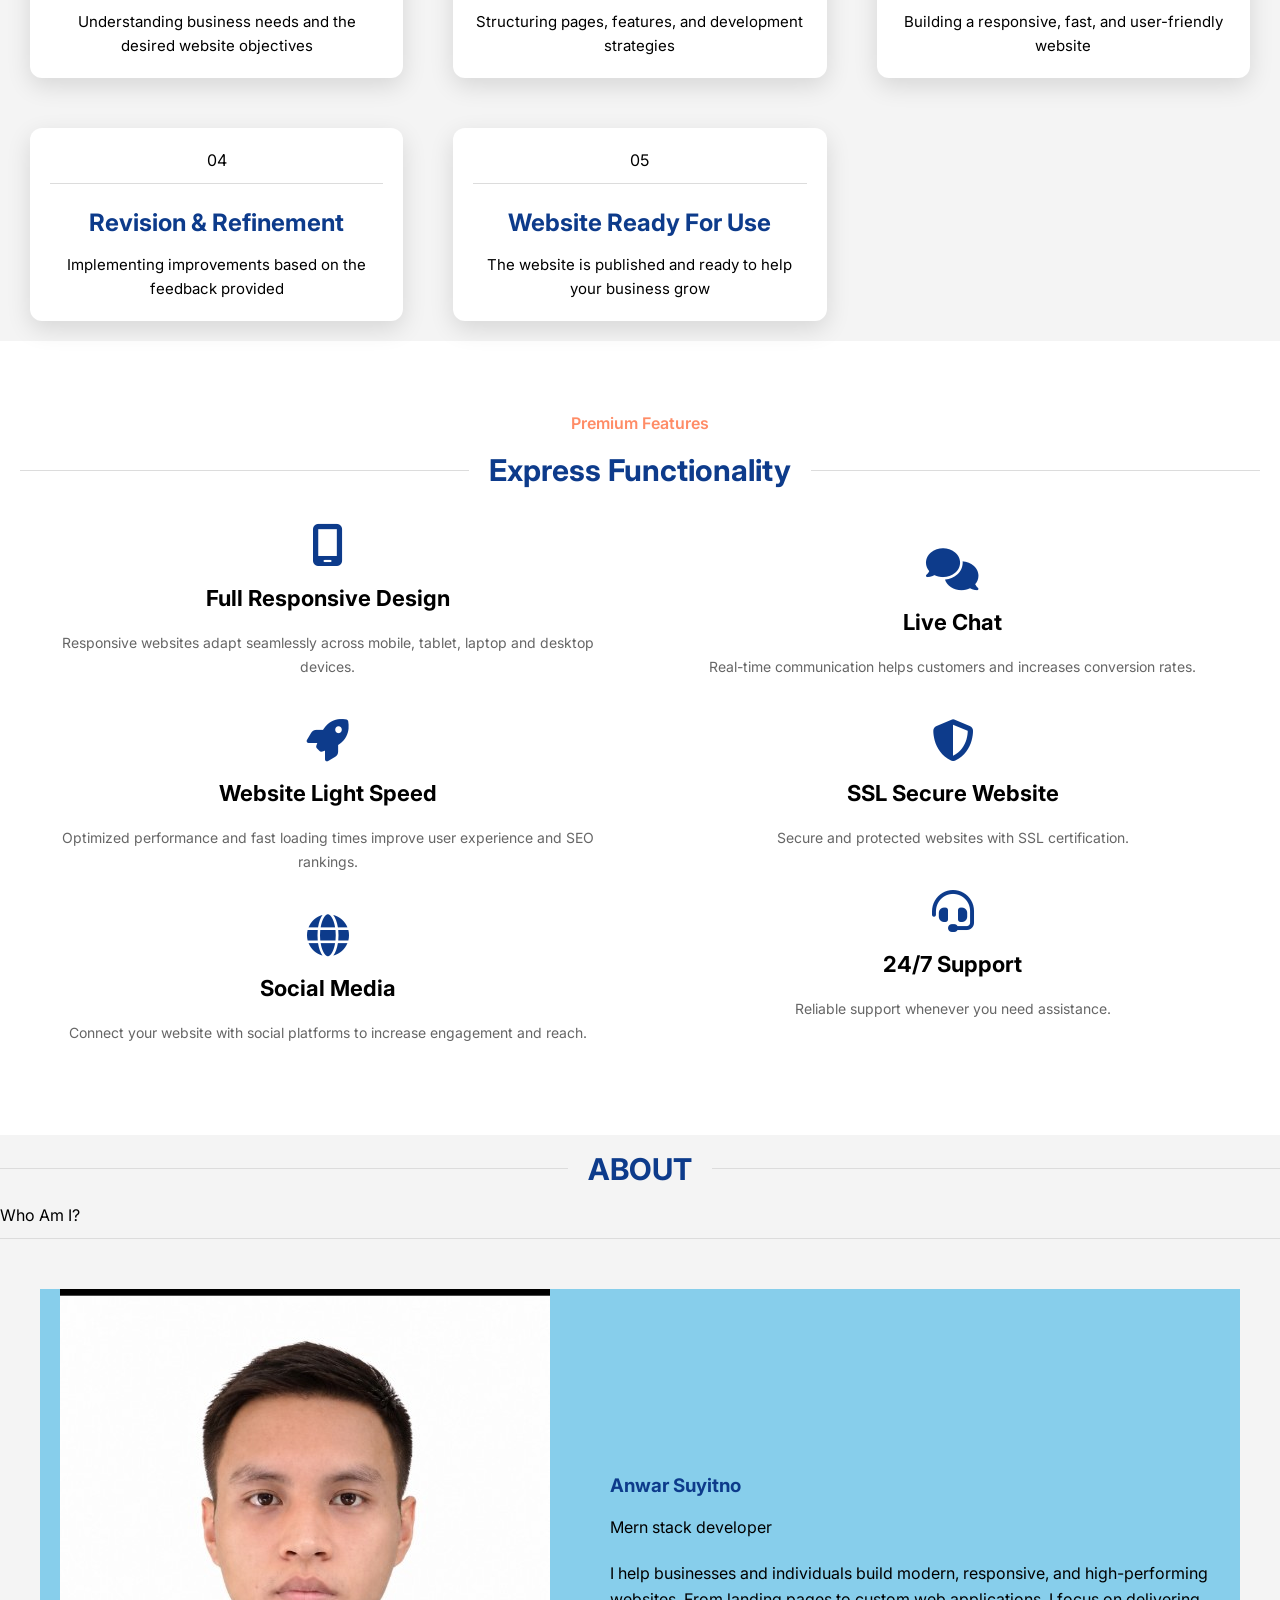
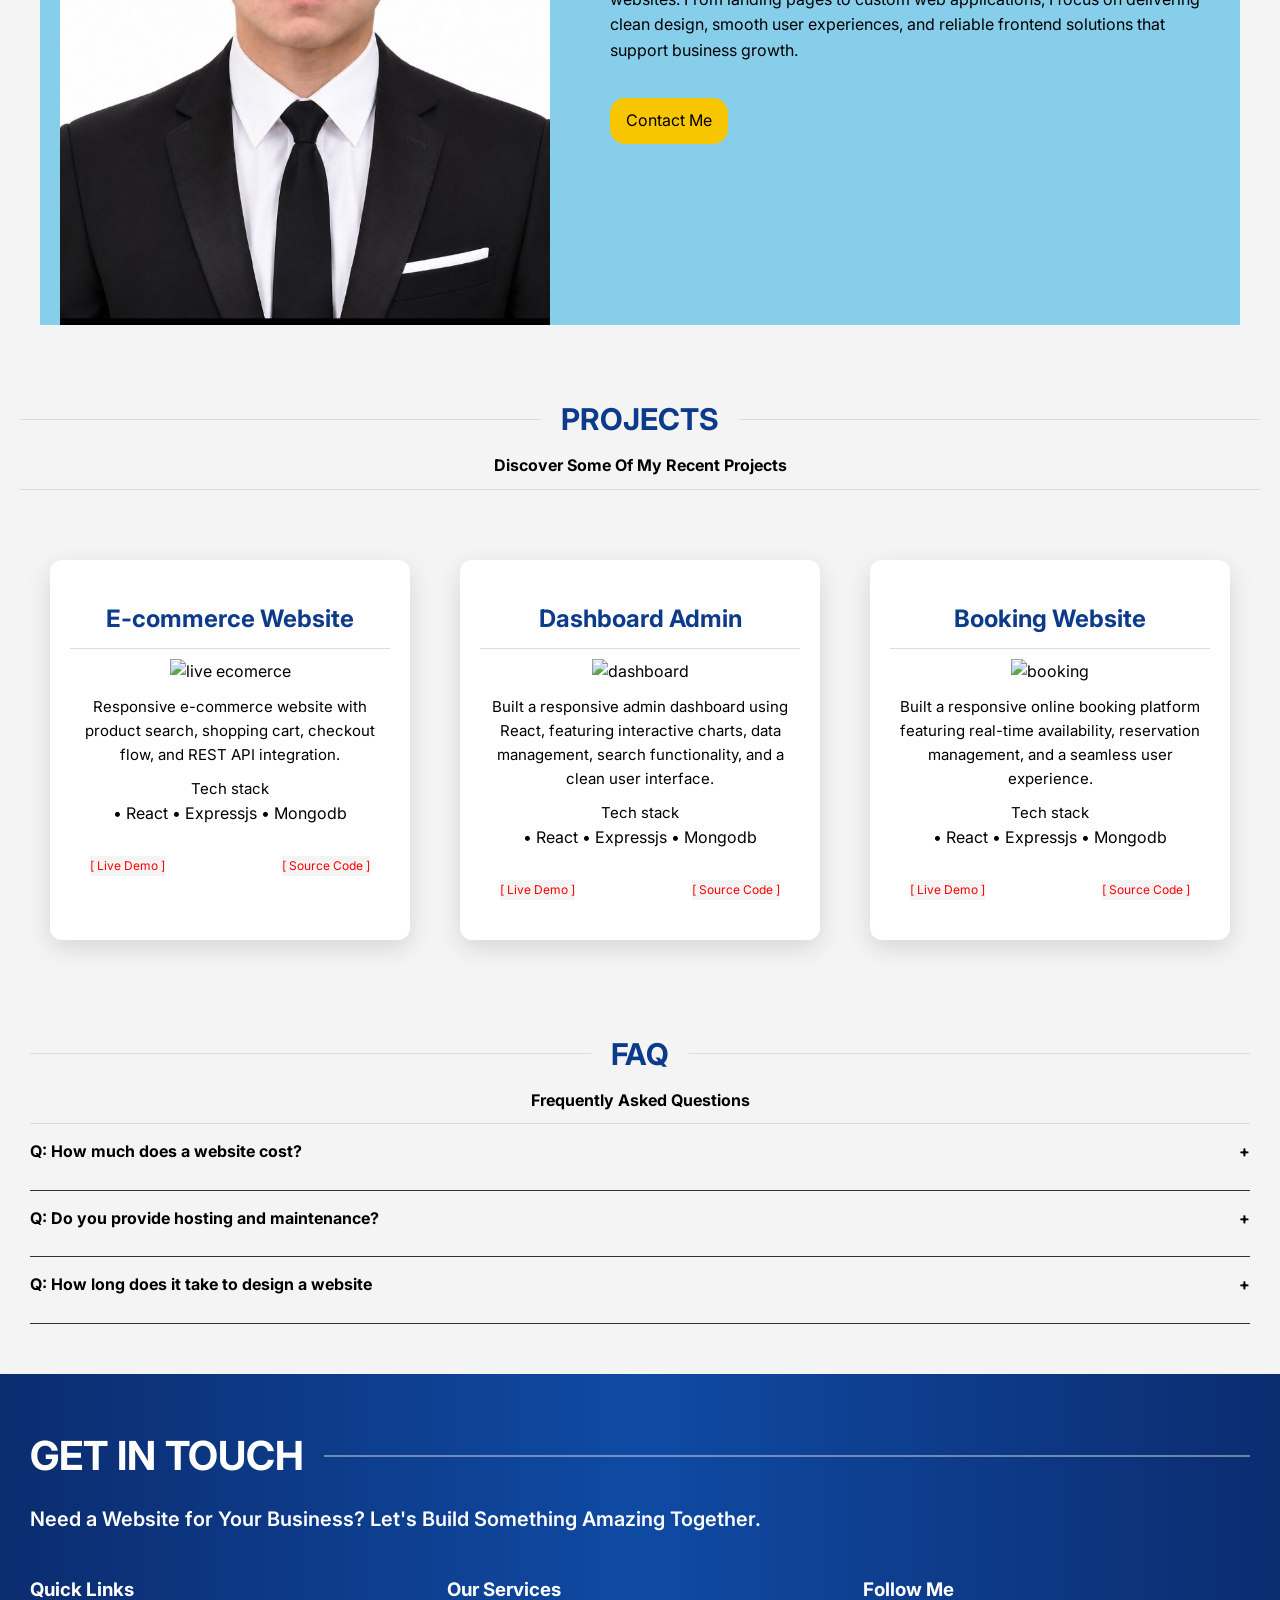
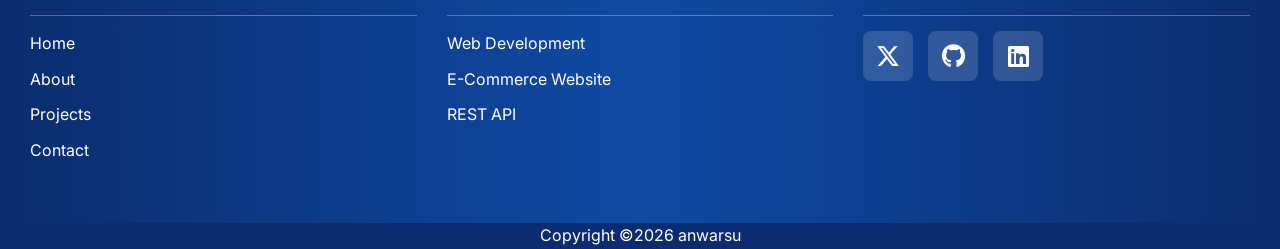
==== commit ef284533: "Add Google Fonts and Font Awesome links to index.html" ====
--- a/index.html
+++ b/index.html
@@ -4,6 +4,12 @@
      <meta charset="UTF-8">
      <meta name="viewport" content="width=device-width, initial-scale=1.0">
      <title>My Portfolio</title>
+    <link
+      href="https://fonts.googleapis.com/css2?family=Inter:wght@300;400;500;600;700&display=swap"
+        rel="stylesheet">
+        
+        <link rel="stylesheet"
+      href="https://cdnjs.cloudflare.com/ajax/libs/font-awesome/6.5.1/css/all.min.css">
      <link rel="stylesheet" href="css/Style.css">
     <script src="Js/Main.js" defer></script>
    </head>
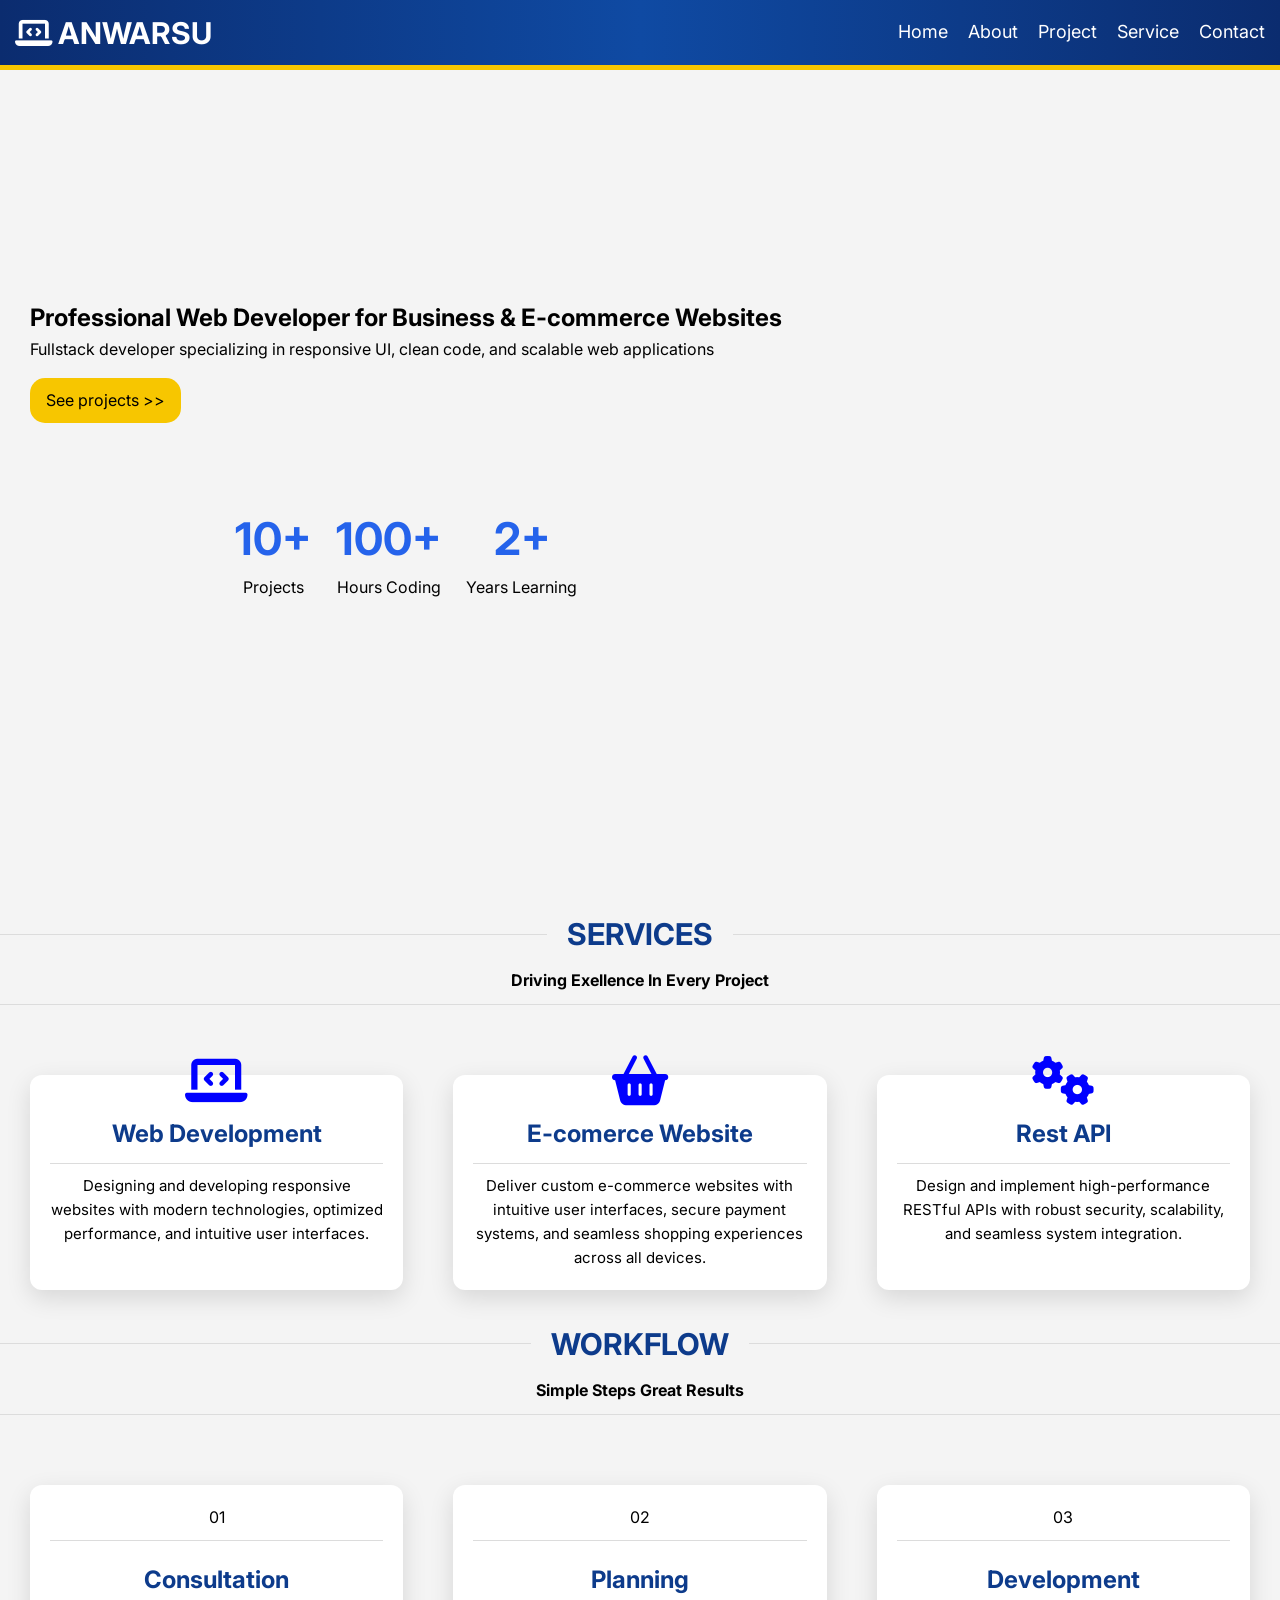
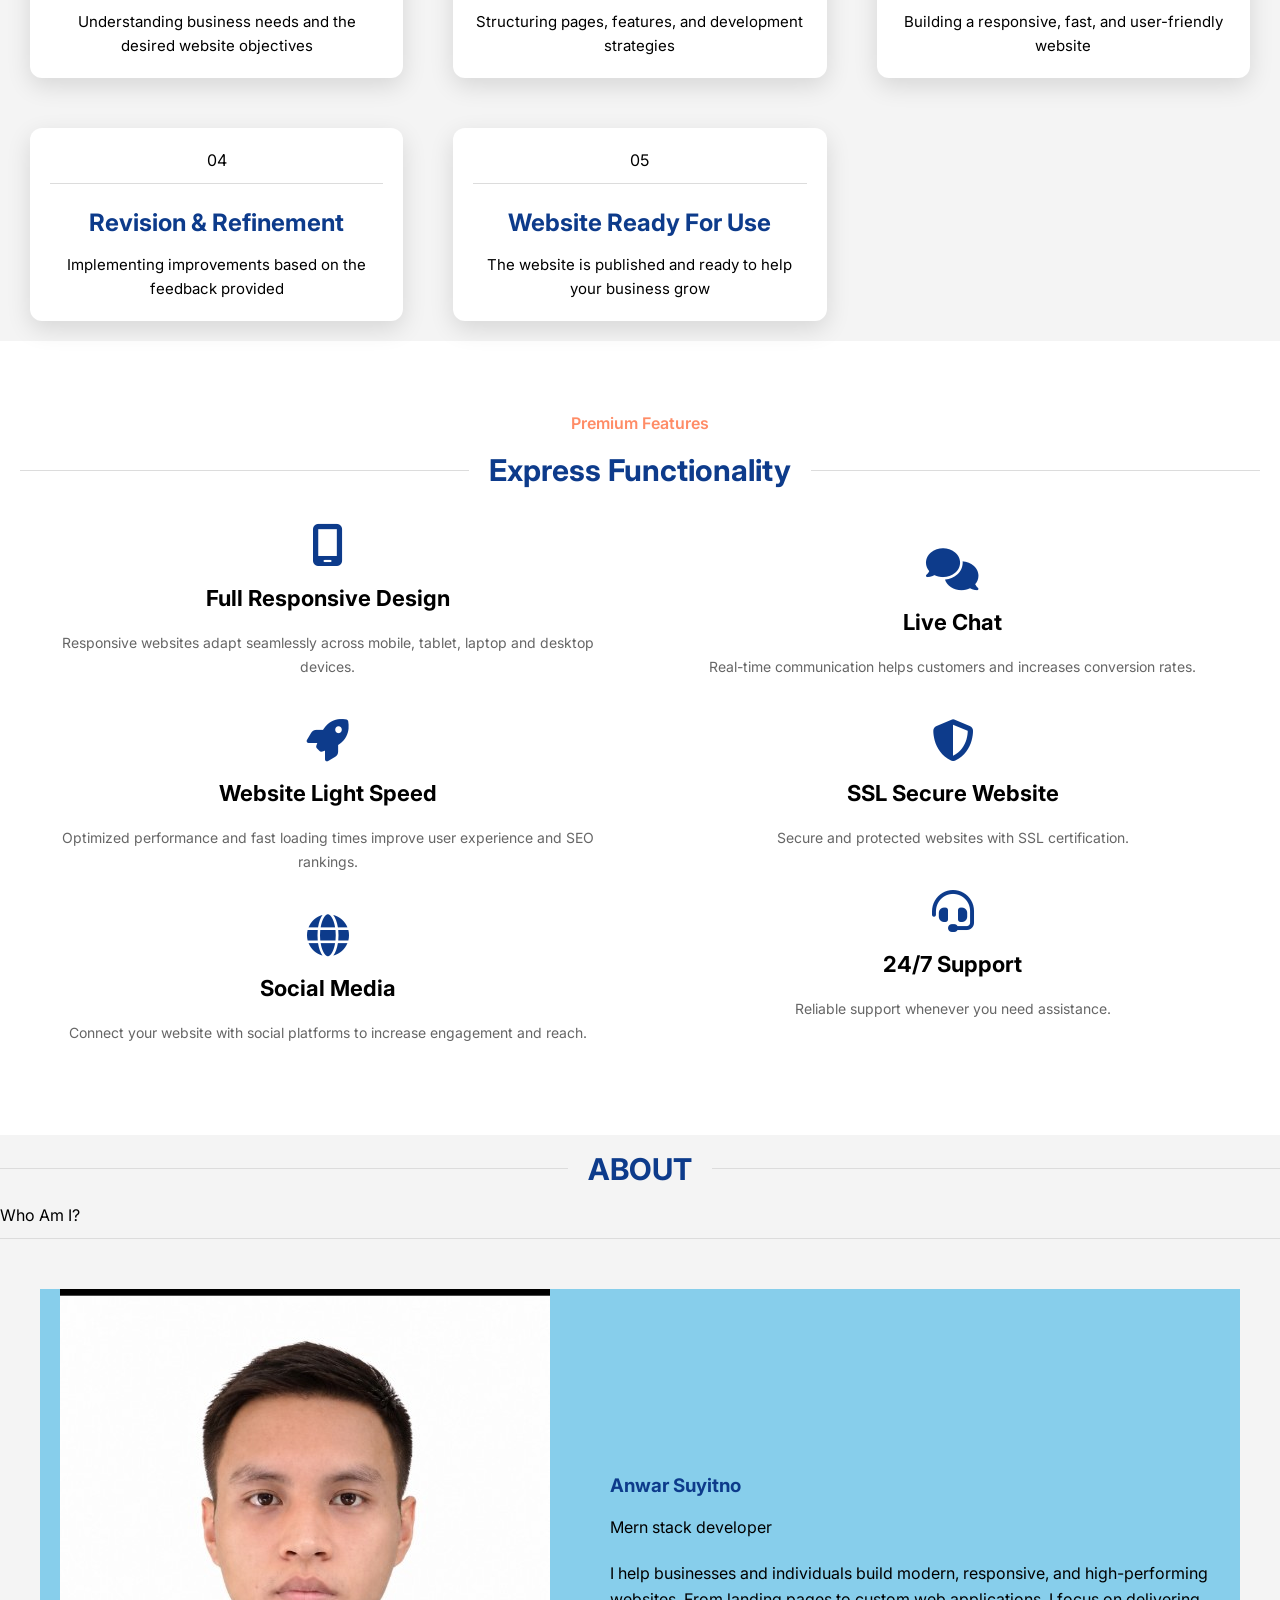
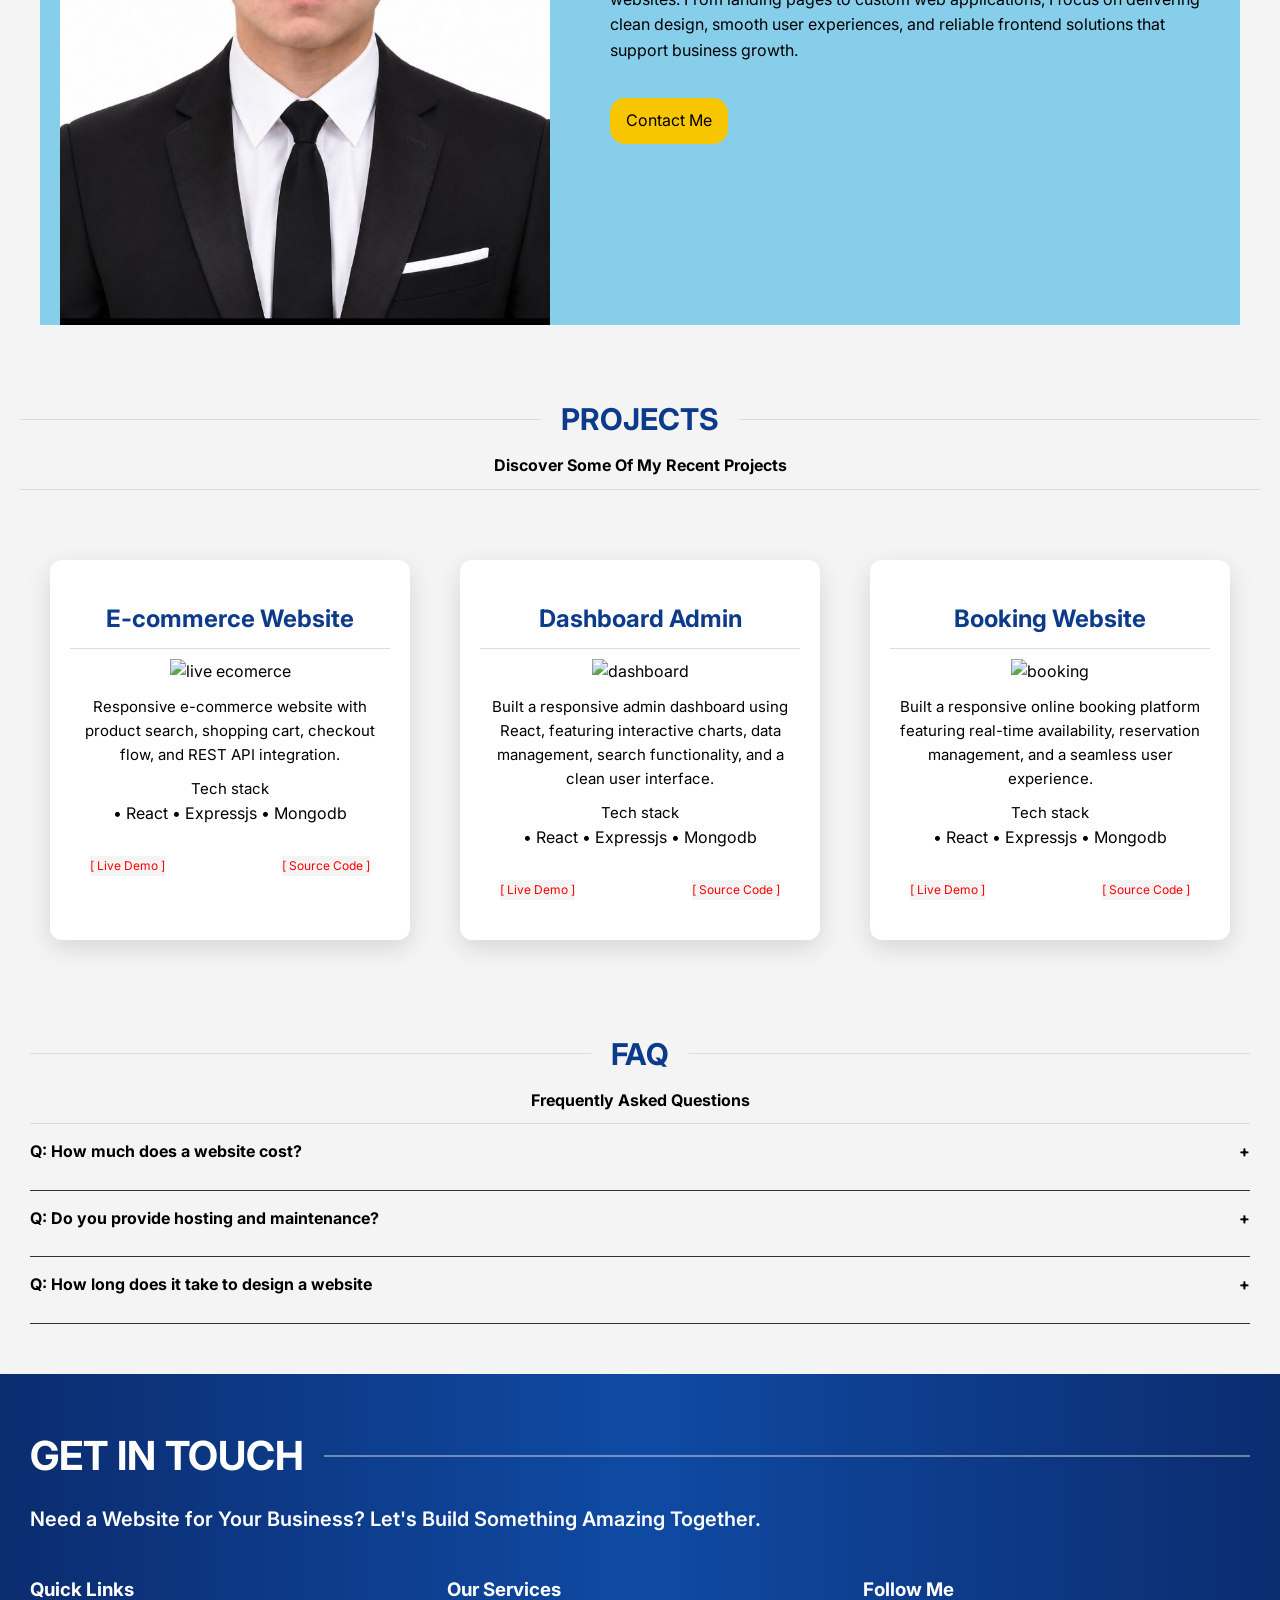
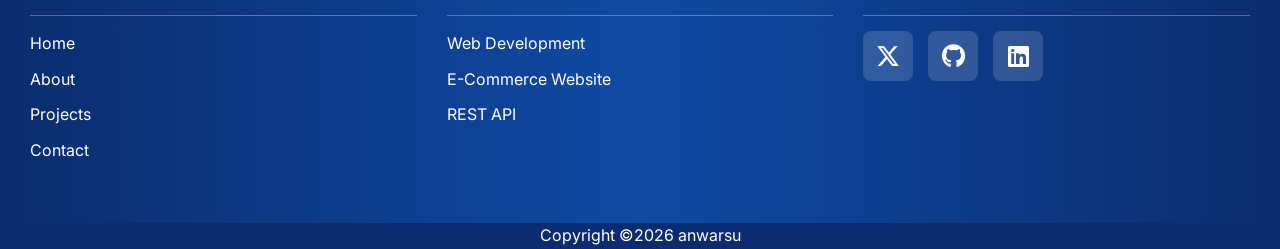
==== commit 92de321c: "Update hero section with new div class" ====
--- a/index.html
+++ b/index.html
@@ -50,7 +50,7 @@
    <main>
     
    <section id="home" class="hero">
-    <div>
+    <div class="con">
         <h1>Professional Web Developer for Business & E-commerce Websites</h1>
         <p>Fullstack developer specializing in responsive UI, clean code, and scalable web applications</p>
         <a class="btn" href="#projects" class="btn">See projects >></a>
--- a/css/Style.css
+++ b/css/Style.css
@@ -168,7 +168,7 @@
   .hero {
     height: 100vh;
     background:
-    url('img/hero.png');
+    url:('img/hero.png');
 
     background-size: cover;
     background-position: center;
@@ -178,6 +178,9 @@
     align-items: center;
    
     padding: 20px 10px;
+    }
+    .con {
+      padding: 10px 20px;
     }
    .btn {
     display: inline-block;
@@ -394,8 +397,8 @@
     }
 
    .about img{
-    width:300px;
-    height:350px;
+    width:200px;
+    height:200px;
     object-fit:cover;
     border-radius:20px;
     border: 2px solid red;
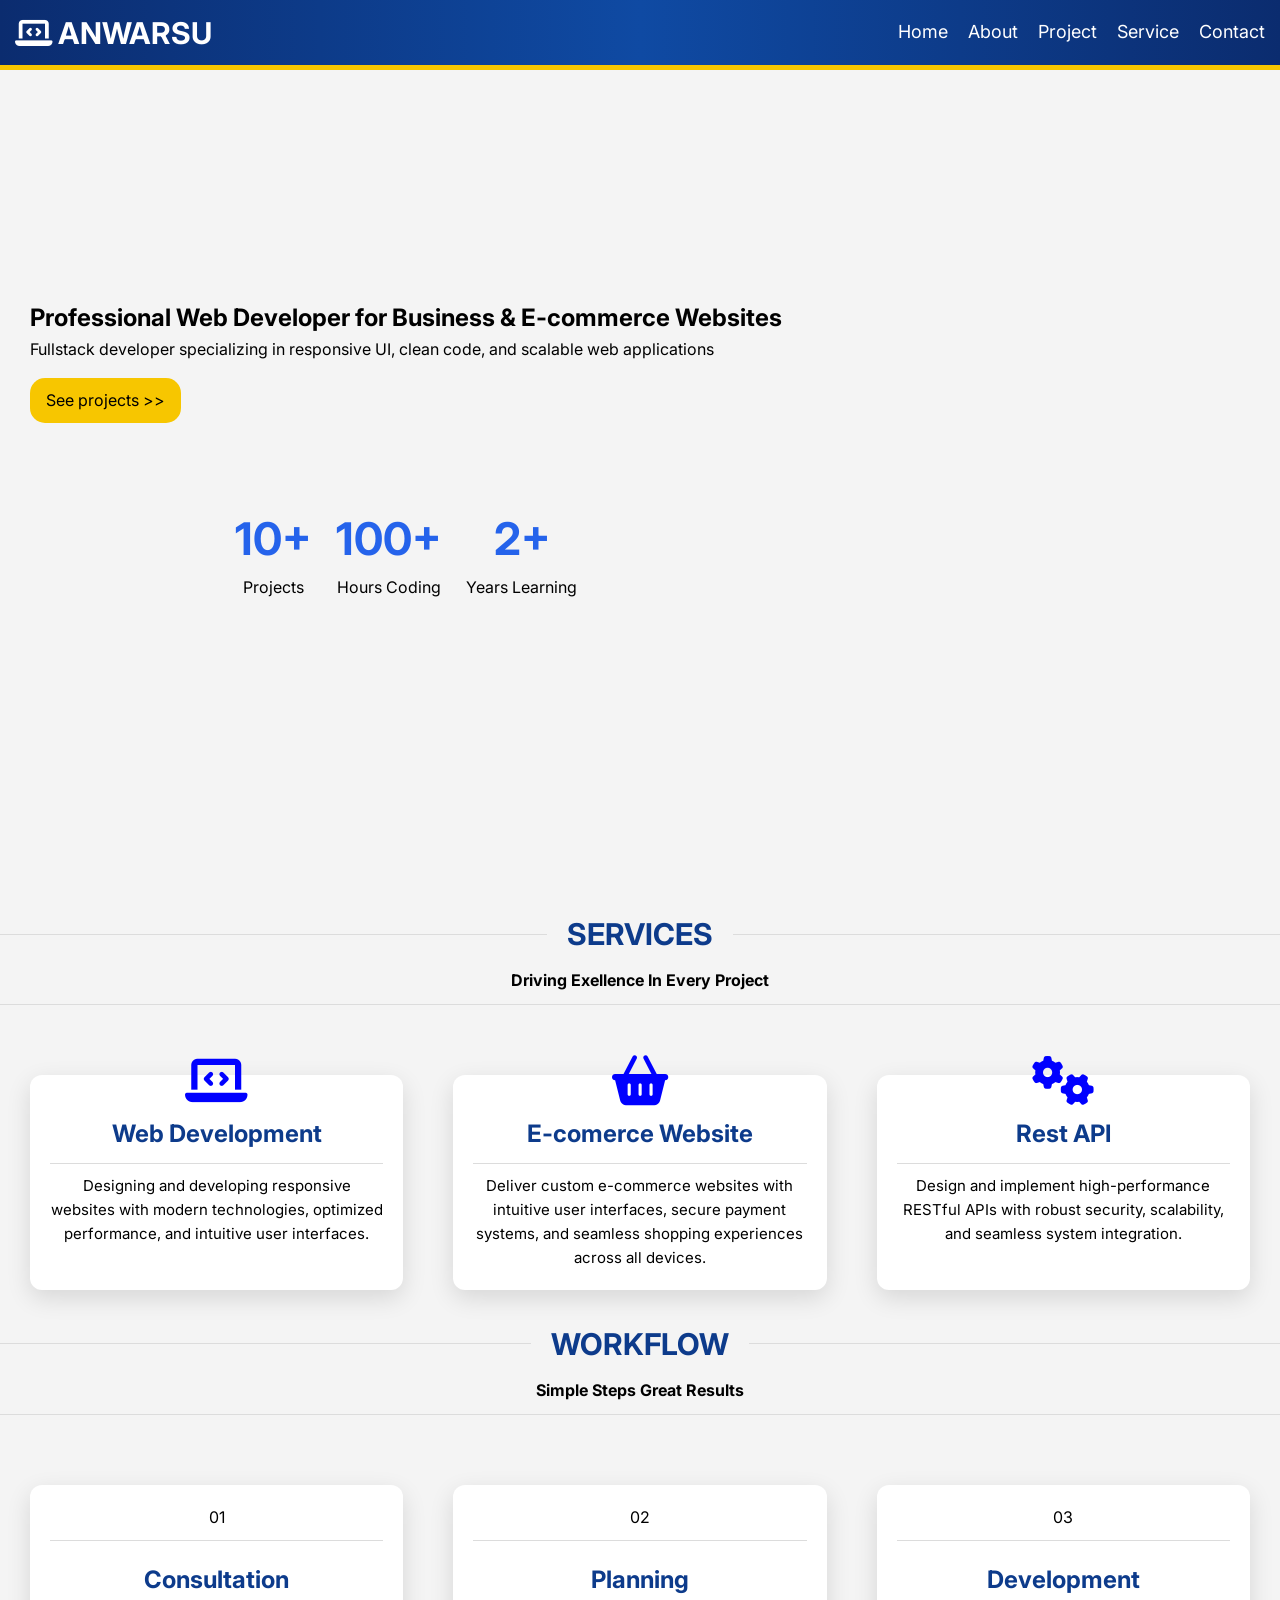
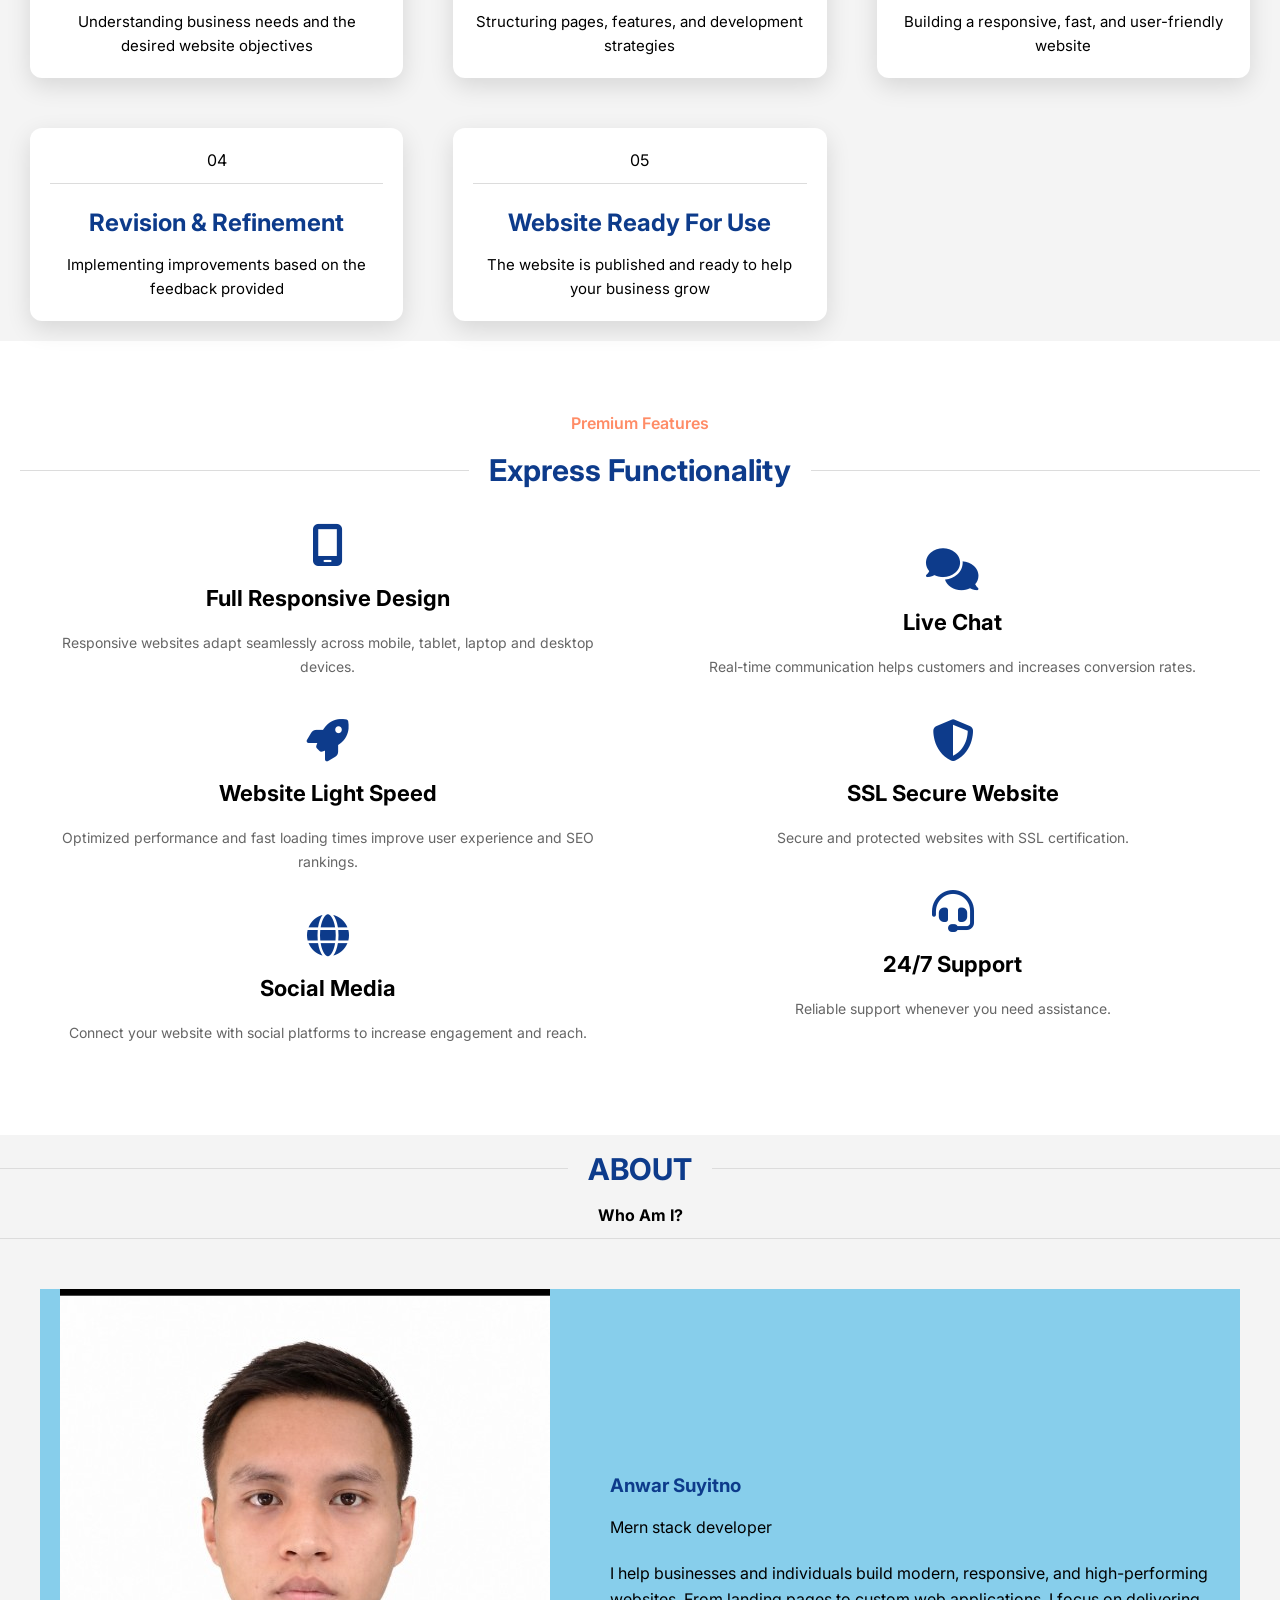
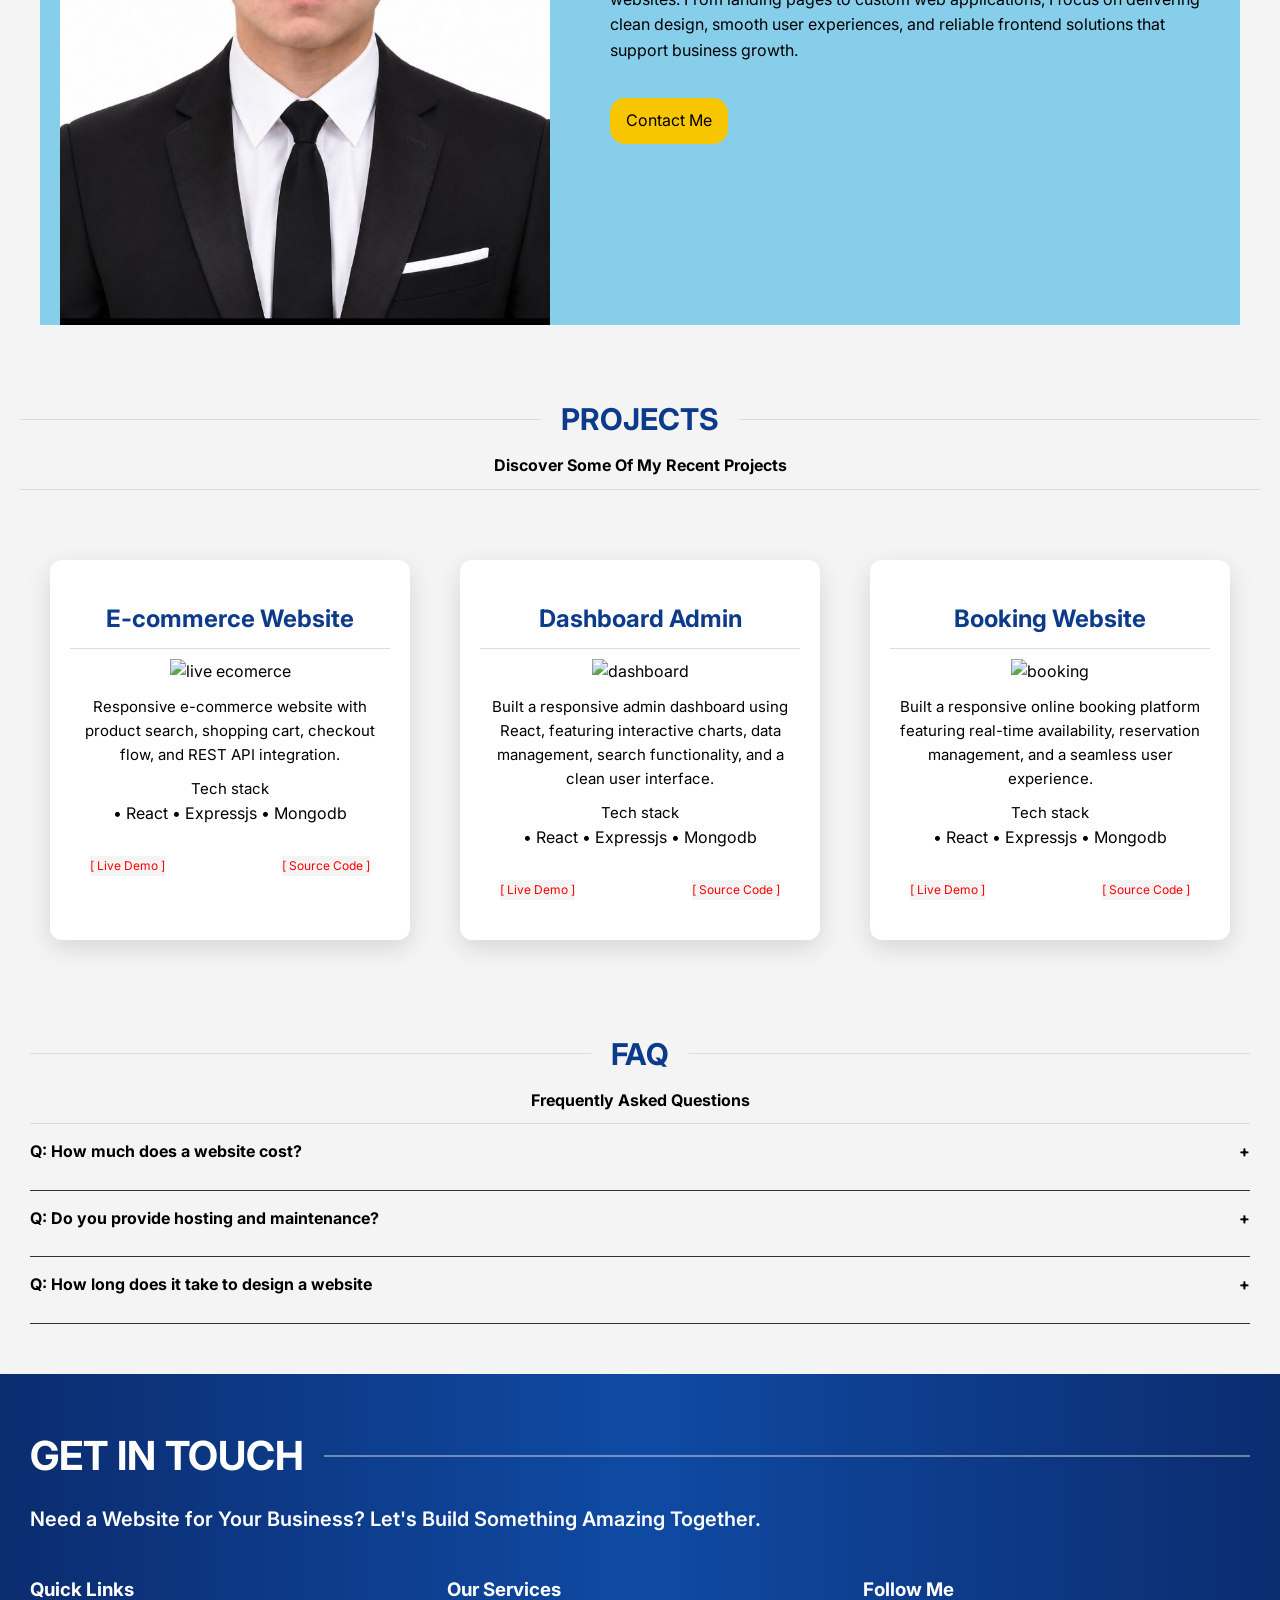
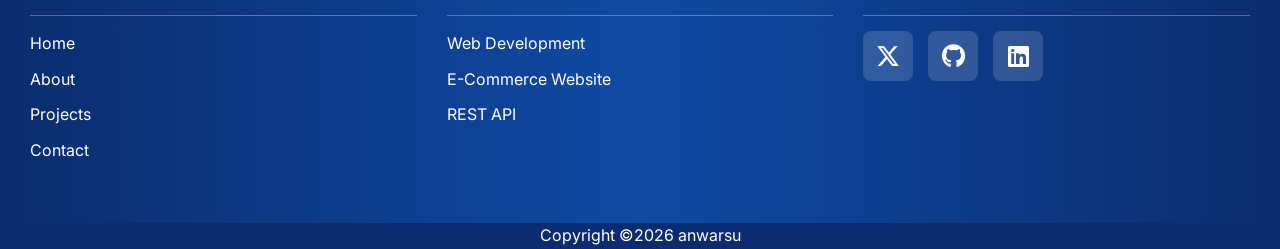
==== commit d68cd76f: "Update paragraph class in About section" ====
--- a/index.html
+++ b/index.html
@@ -242,7 +242,7 @@
   <section id="about">
 
   <h2 class="title">ABOUT</h2>
-  <p>Who Am I?</p>
+  <p class="about-p">Who Am I?</p>
   <span class="line"></span>
 
   <div class="box-about">
--- a/css/Style.css
+++ b/css/Style.css
@@ -167,9 +167,7 @@
   /* Hero */
   .hero {
     height: 100vh;
-    background:
-    url:('img/hero.png');
-
+    background: url('img/hero.png');
     background-size: cover;
     background-position: center;
     background-repeat: no-repeat;
@@ -382,7 +380,7 @@
    .about {
      background: #87ceeb;
    }
-   .about p {
+   .about-p {
      text-align: center;
      font-weight: bold;
    }
@@ -397,8 +395,8 @@
     }
 
    .about img{
-    width:200px;
-    height:200px;
+    width:150px;
+    height:150px;
     object-fit:cover;
     border-radius:20px;
     border: 2px solid red;
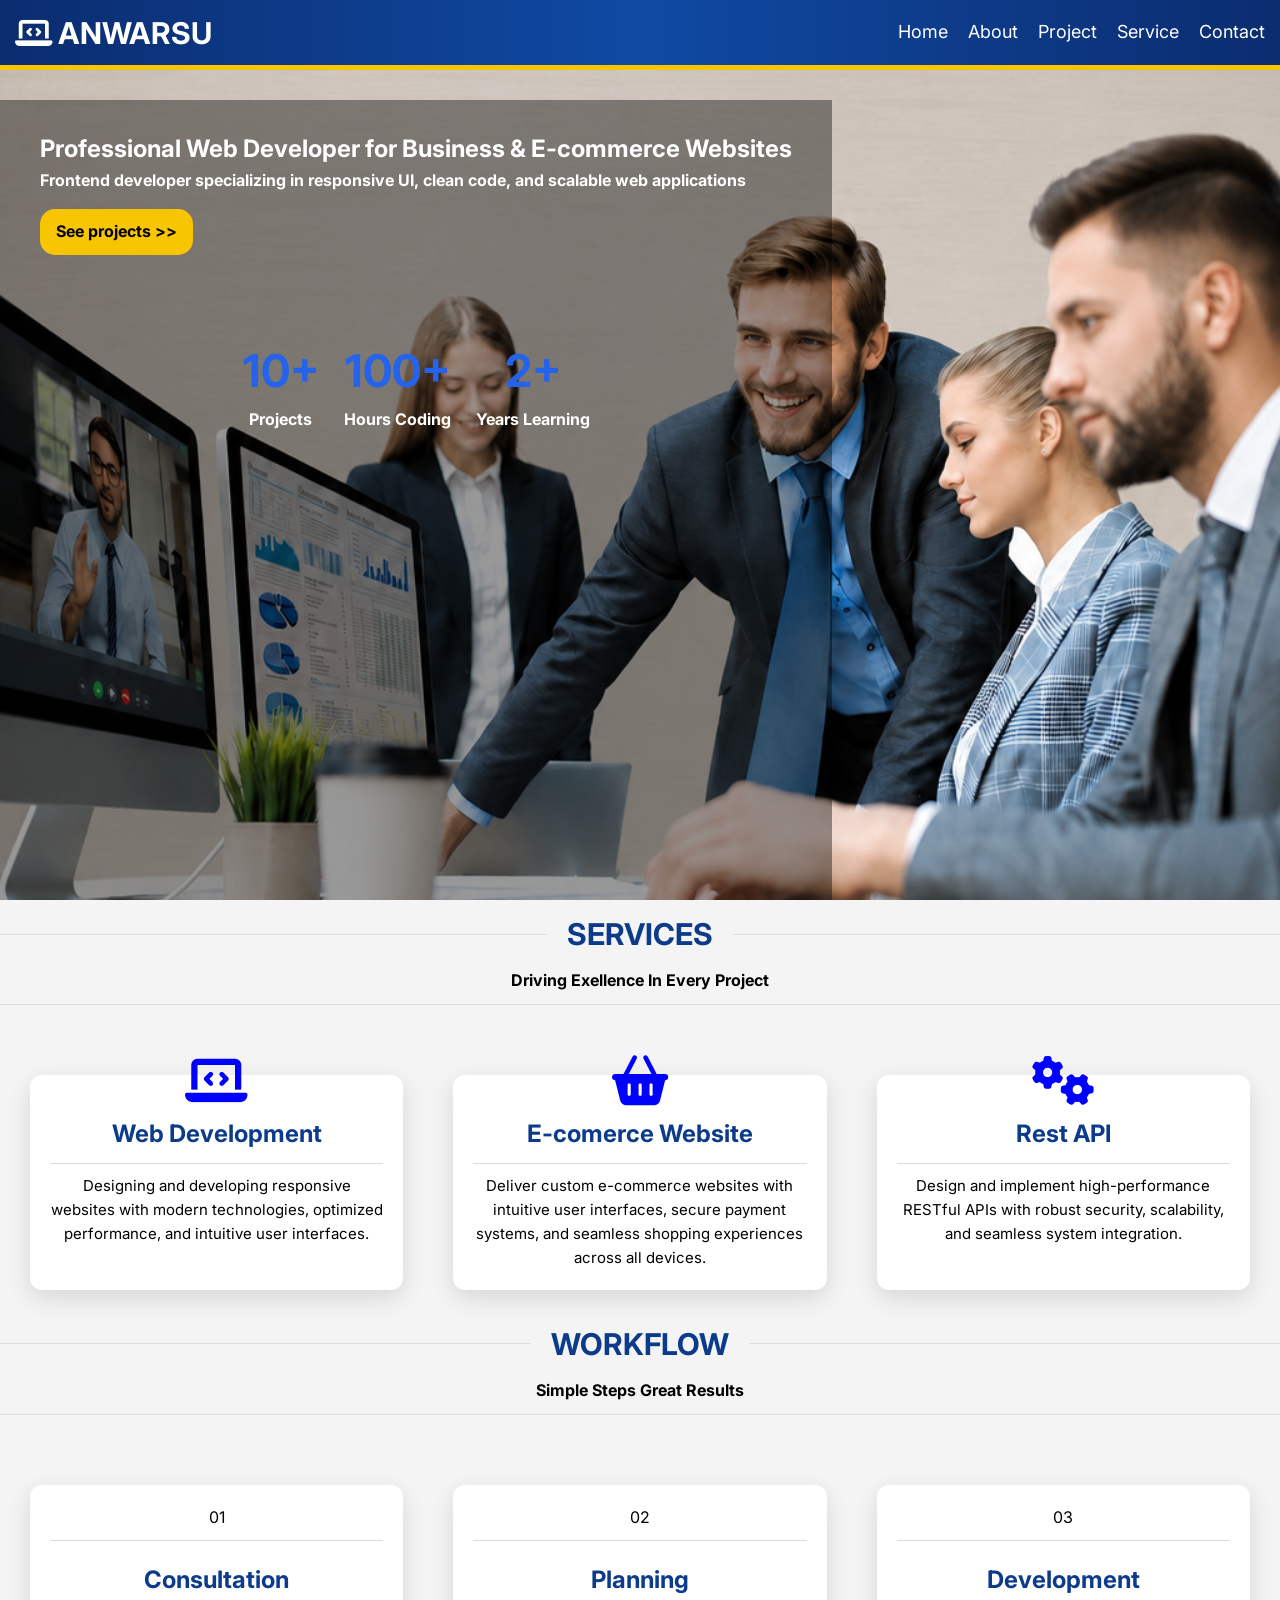
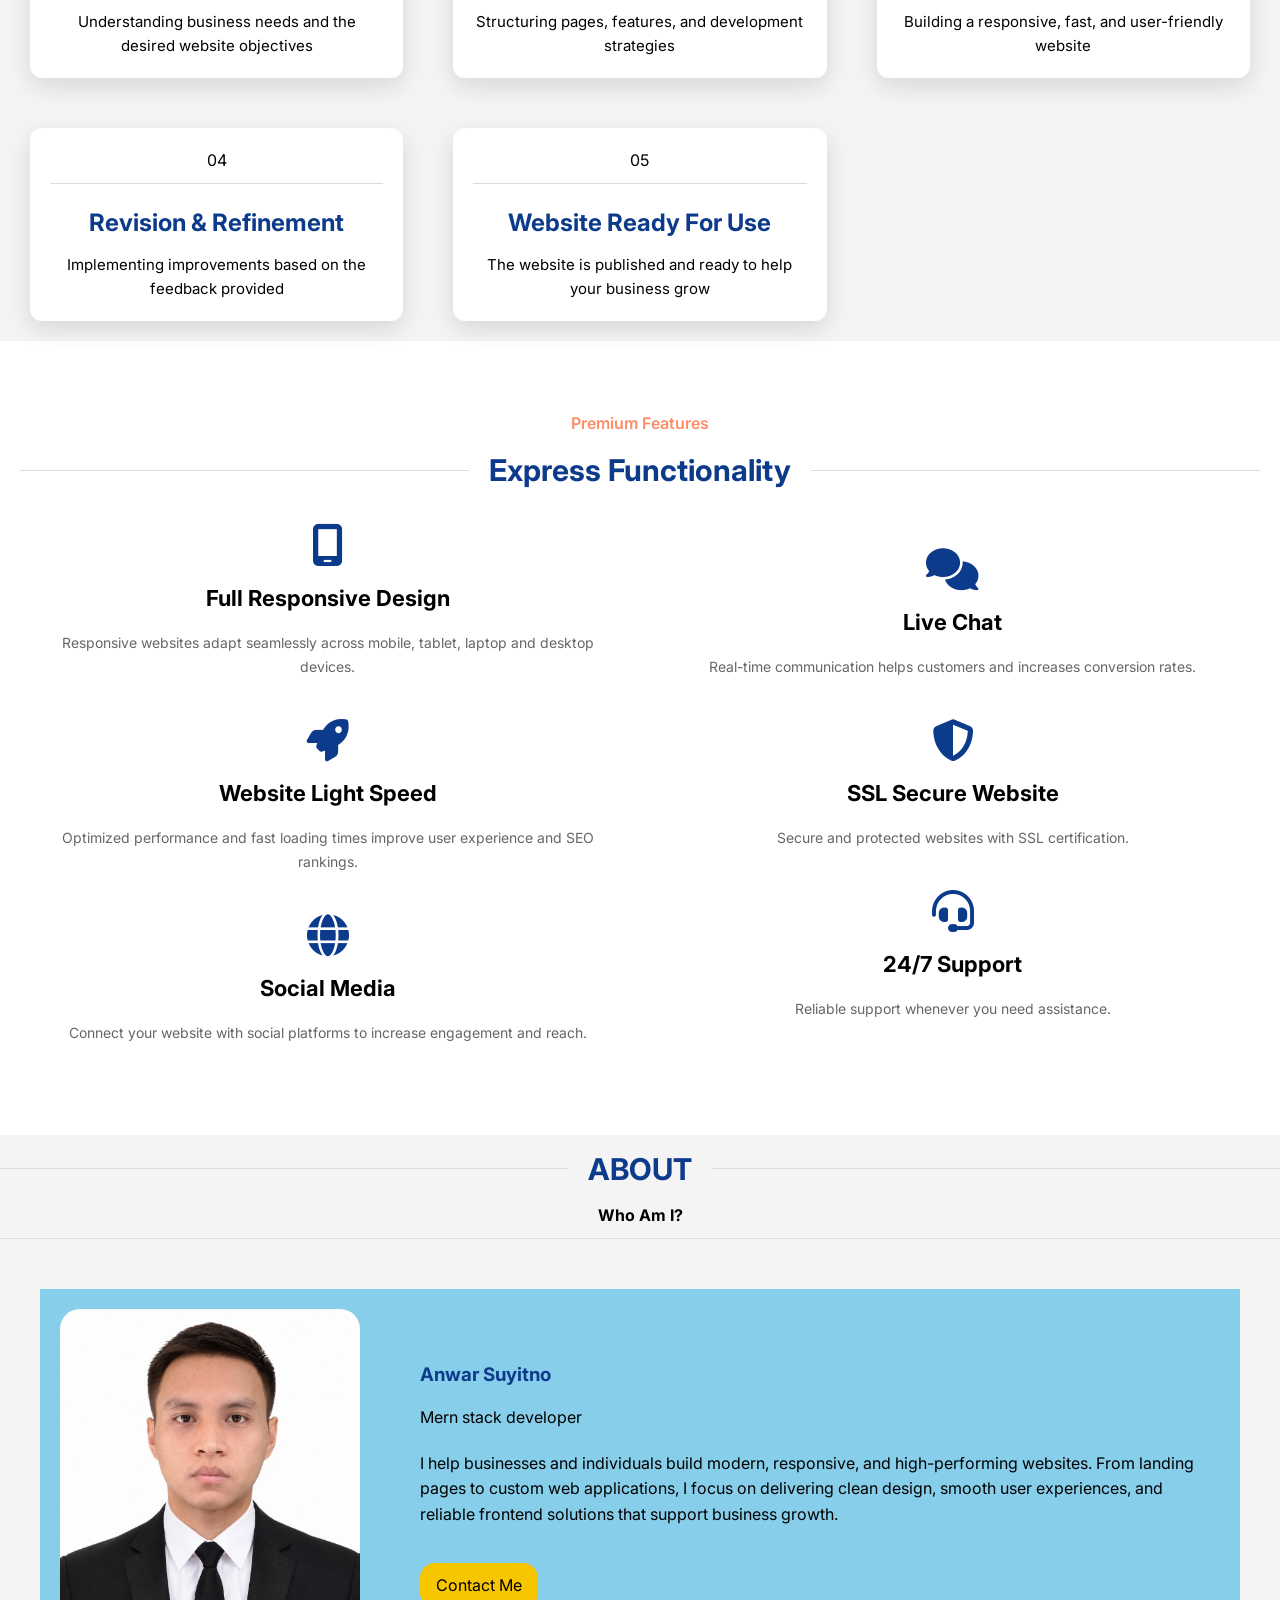
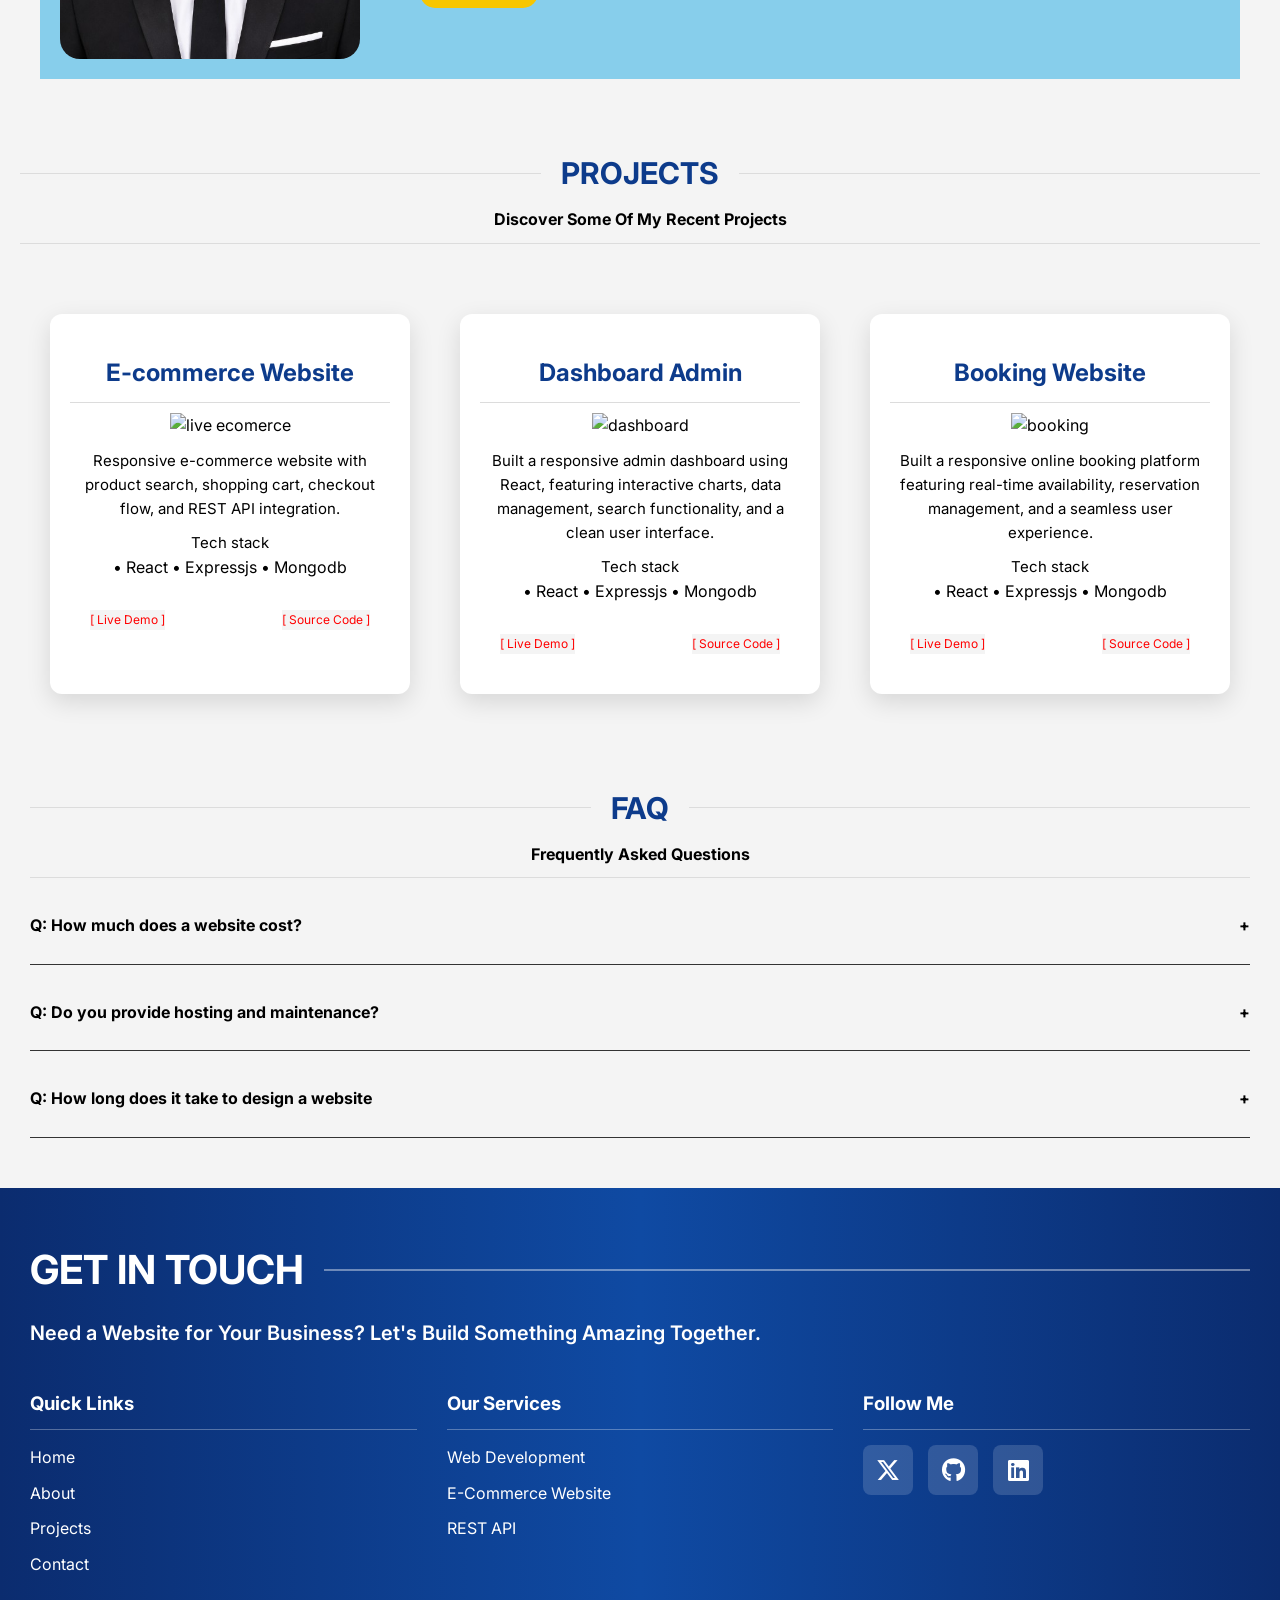
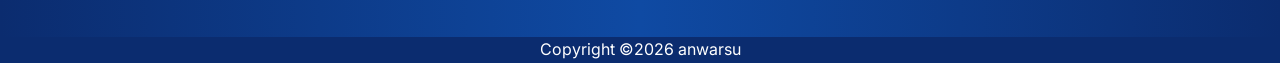
==== commit 07ca3d37: "Change developer role from fullstack to frontend" ====
--- a/index.html
+++ b/index.html
@@ -52,7 +52,7 @@
    <section id="home" class="hero">
     <div class="con">
         <h1>Professional Web Developer for Business & E-commerce Websites</h1>
-        <p>Fullstack developer specializing in responsive UI, clean code, and scalable web applications</p>
+        <p>Frontend developer specializing in responsive UI, clean code, and scalable web applications</p>
         <a class="btn" href="#projects" class="btn">See projects >></a>
     
        <div class="animasi">
--- a/css/Style.css
+++ b/css/Style.css
@@ -166,20 +166,27 @@
   }
   /* Hero */
   .hero {
-    height: 100vh;
-    background: url('img/hero.png');
+    min-height: 800px;
+    background:
+    url('../img/hero.png');
+
     background-size: cover;
     background-position: center;
     background-repeat: no-repeat;
 
-    display: flex;
-    align-items: center;
-   
-    padding: 20px 10px;
-    }
-    .con {
-      padding: 10px 20px;
-    }
+    display:flex;
+  align-items:center;
+  justify-content:flex-start;
+  }
+   .con {
+     min-height: 800px;
+     padding: 30px 40px;
+     color: white;
+     font-weight: bold;
+     margin-top: 100px;
+     background: rgba(0, 0, 0, 0.4);
+}
+
    .btn {
     display: inline-block;
     padding: 10px 16px;
@@ -391,15 +398,14 @@
     max-width:1200px;
     margin:50px auto;
     background: #87CEEB;
-    padding: 0px 20px;
-    }
-
-   .about img{
-    width:150px;
-    height:150px;
+    padding: 20px 20px;
+    }
+
+   .box-about img{
+    width:300px;
+    height:350px;
     object-fit:cover;
     border-radius:20px;
-    border: 2px solid red;
     }
 
    .about-content{
@@ -415,7 +421,7 @@
     margin-bottom:20px;
     }
    @media(max-width:768px){
-    .about{
+    .box-about{
      flex-direction:column;
      text-align:center;
     }
@@ -566,6 +572,7 @@
    .faq-item {
     border-bottom: 1px solid #333;
     padding: 15px 0px;
+    margin-top: 20px;
     }
    .faq-question {
     cursor: pointer;
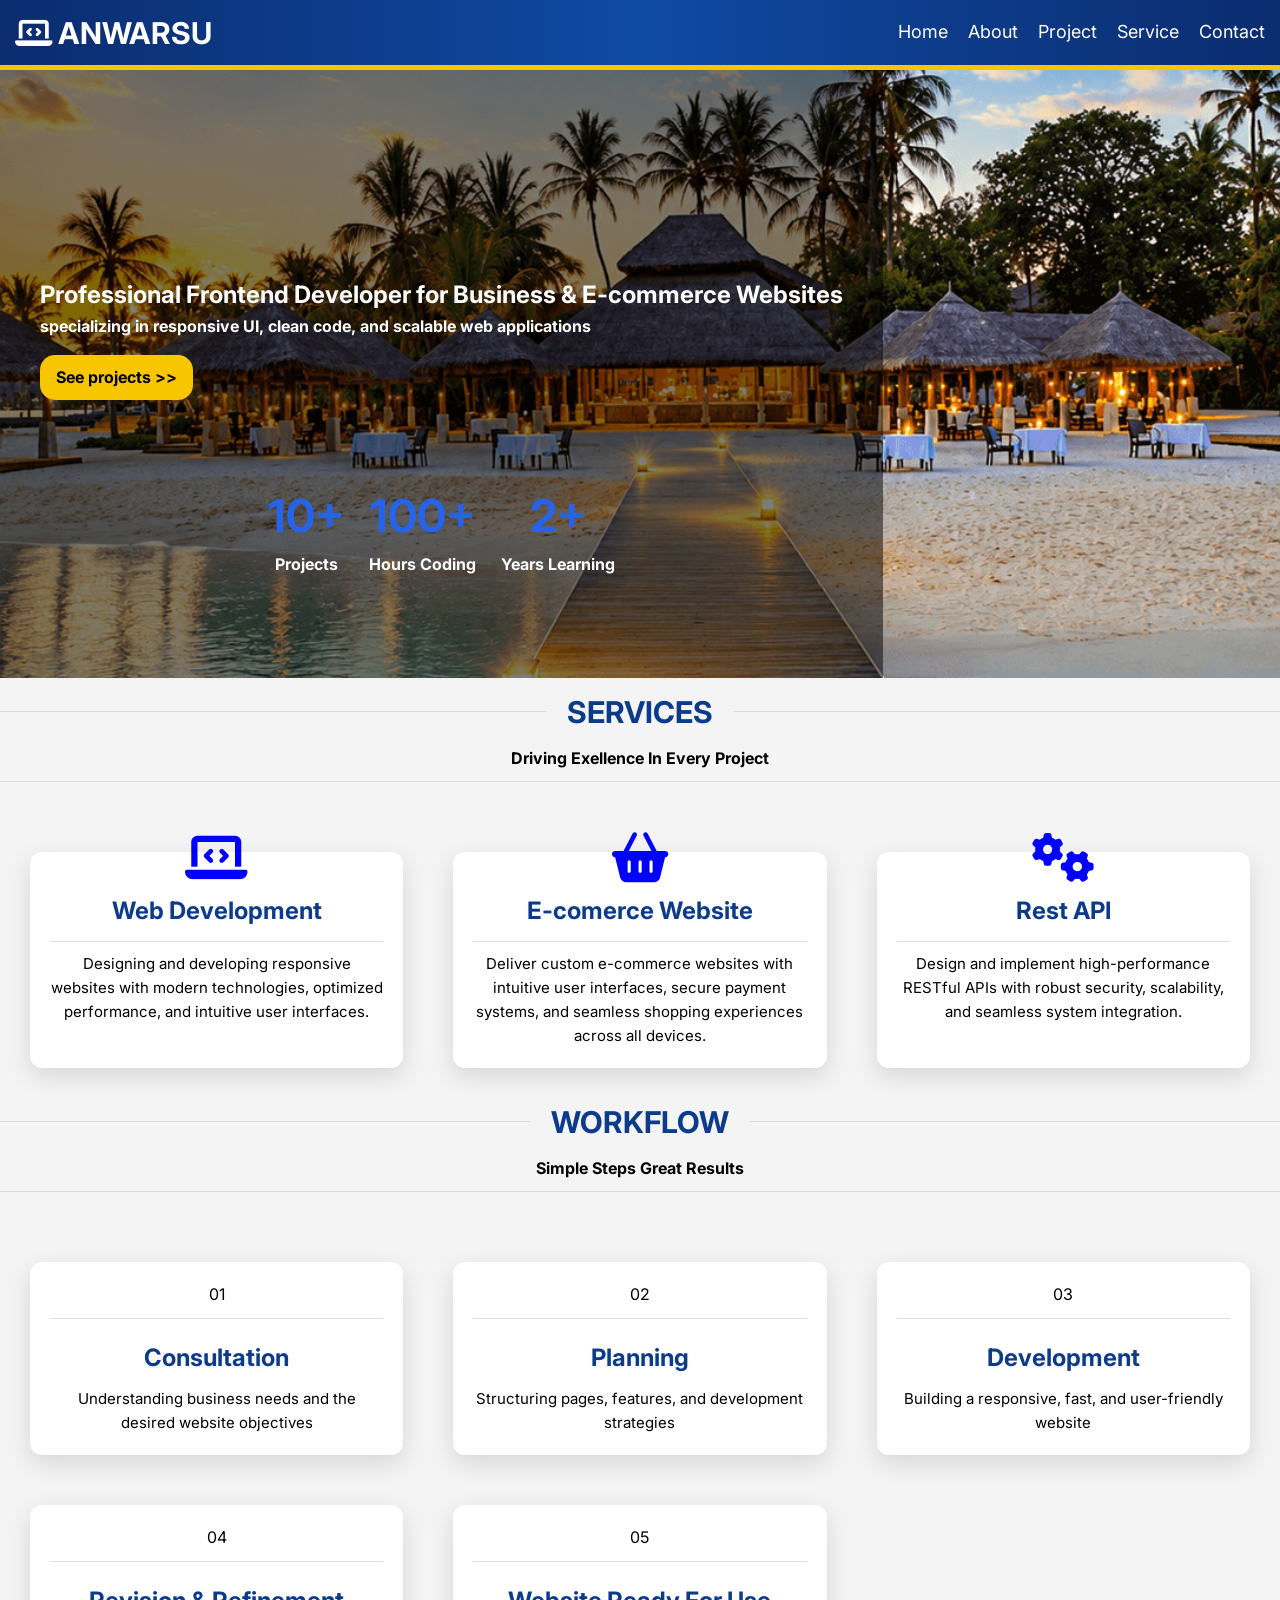
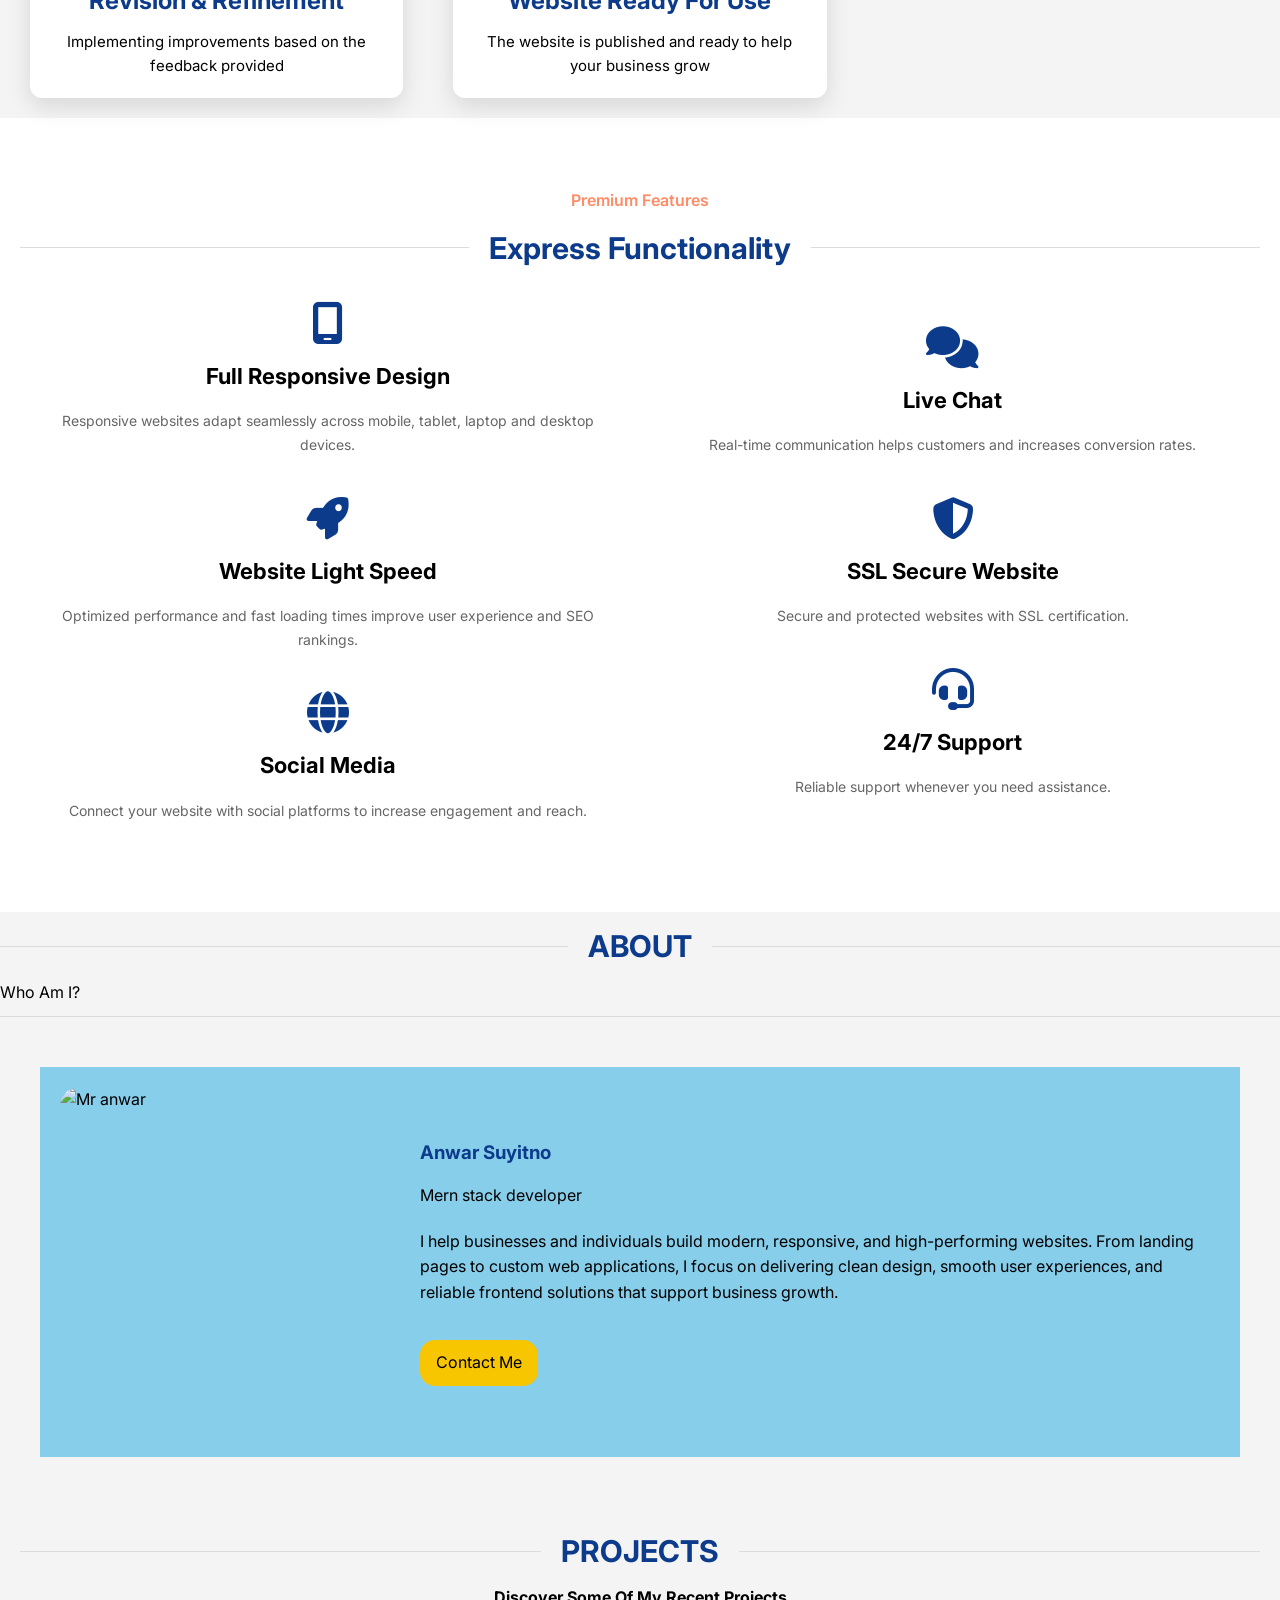
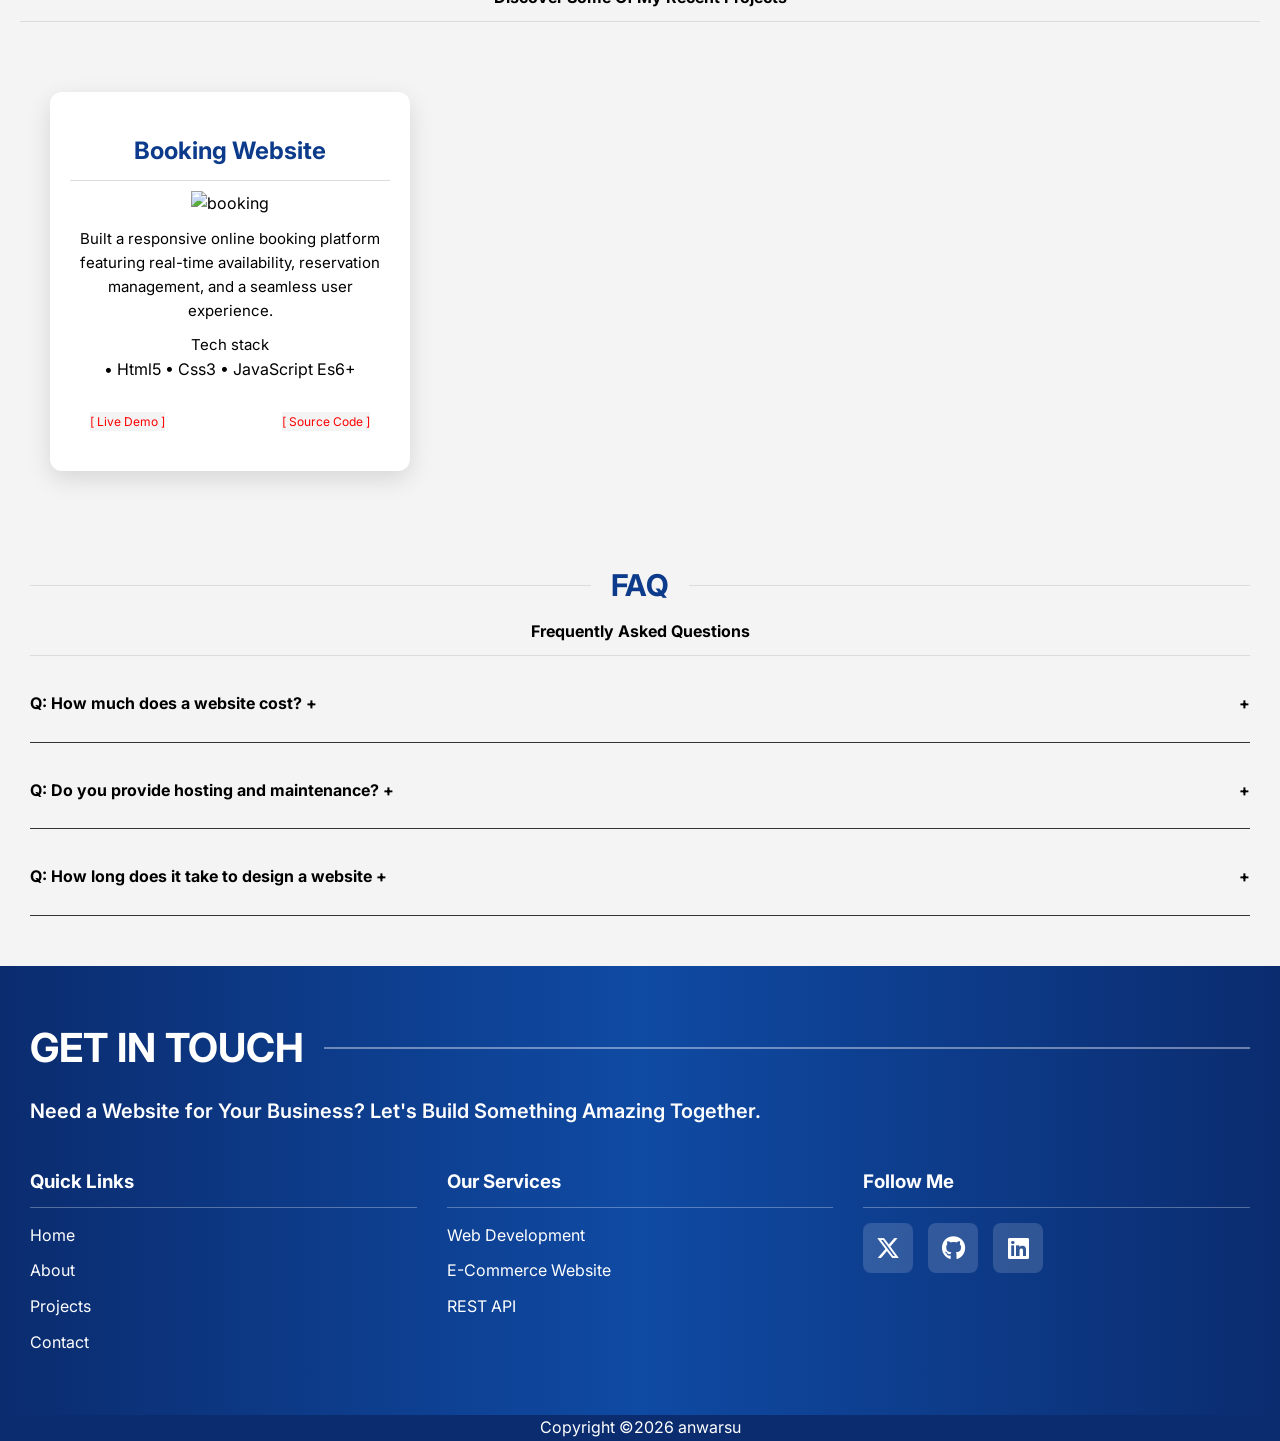
==== commit 68b7afd0: "Refactor index.html for consistency and updates" ====
--- a/index.html
+++ b/index.html
@@ -4,14 +4,11 @@
      <meta charset="UTF-8">
      <meta name="viewport" content="width=device-width, initial-scale=1.0">
      <title>My Portfolio</title>
-    <link
-      href="https://fonts.googleapis.com/css2?family=Inter:wght@300;400;500;600;700&display=swap"
-        rel="stylesheet">
-        
-        <link rel="stylesheet"
-      href="https://cdnjs.cloudflare.com/ajax/libs/font-awesome/6.5.1/css/all.min.css">
-     <link rel="stylesheet" href="css/Style.css">
-    <script src="Js/Main.js" defer></script>
+      <link rel="stylesheet"
+      href="https://fonts.googleapis.com/css2?family=Inter:wght@300;400;500;600;700&display=swap">
+      <link rel="stylesheet" href="https://cdnjs.cloudflare.com/ajax/libs/font-awesome/6.5.0/css/all.min.css">
+      <link rel="stylesheet" href="/css/style.css">
+     <link rel="stylesheet" href="css/Style.css">>
    </head>
    <body>
      <header>
@@ -50,9 +47,10 @@
    <main>
     
    <section id="home" class="hero">
-    <div class="con">
-        <h1>Professional Web Developer for Business & E-commerce Websites</h1>
-        <p>Frontend developer specializing in responsive UI, clean code, and scalable web applications</p>
+    
+        <div class="con">
+        <h1>Professional Frontend Developer for Business & E-commerce Websites</h1>
+        <p> specializing in responsive UI, clean code, and scalable web applications</p>
         <a class="btn" href="#projects" class="btn">See projects >></a>
     
        <div class="animasi">
@@ -72,6 +70,7 @@
        <p>Years Learning</p>
       </div>
      </div>
+     
      </div>
    </section>
   
@@ -242,12 +241,12 @@
   <section id="about">
 
   <h2 class="title">ABOUT</h2>
-  <p class="about-p">Who Am I?</p>
+  <p class="aboutp">Who Am I?</p>
   <span class="line"></span>
 
   <div class="box-about">
     
-    <img src="img/myfoto.jpg" alt="Mr anwar">
+    <img src="img/myfoto.png" alt="Mr anwar">
 
     <div class="about-content">
       <h3>Anwar Suyitno</h3>
@@ -273,64 +272,23 @@
     <div class="slider">
       
       <div class="card">
-        <h2>E-commerce Website</h2>
-        <span class="line"></span>
-        
-        <img src="images/ecomerce.jpg" alt="live ecomerce" class="pict">
-        <p>Responsive e-commerce website with product search,
-shopping cart, checkout flow, and REST API integration.</p>
-        
-        <div>
-            <p>Tech stack</p>
-            <span>• React</span>
-            <span>• Expressjs</span>
-            <span>• Mongodb</span>
-          </div>
-          
-        <div class="project-btn">
-          <a href="#">[ Live Demo ]</a>
-          <a href="#">[ Source Code ]</a>
-        </div>
-      </div>
-      
-      <div class="card">
-        <h2>Dashboard Admin</h2>
-        <span class="line"></span>
-        <img src="images/dashboard.jpg" alt="dashboard" class="pict">
-        
-        <p>Built a responsive admin dashboard using React, featuring interactive charts, data management, search functionality, and a clean user interface.</p>
-        
-        <div>
-            <p>Tech stack</p>
-            <span>• React</span>
-            <span>• Expressjs</span>
-            <span>• Mongodb</span>
-          </div>
-          
-        <div class="project-btn">
-          <a href="#">[ Live Demo ]</a>
-          <a href="#">[ Source Code ]</a>
-        </div>
-      </div>
-      
-      <div class="card">
         <h2>Booking Website</h2>
         <span class="line"></span>
         
-        <img src="img/booking.jpg" alt="booking" class="pict">
+        <img src="img/booking-website.jpg" alt="booking" class="pict">
         <p>Built a responsive online booking platform featuring real-time availability, reservation management, and a seamless user experience.</p>
  
           <div>
             <p>Tech stack</p>
-            <span>• React</span>
-            <span>• Expressjs</span>
-            <span>• Mongodb</span>
+            <span>• Html5</span>
+            <span>• Css3</span>
+            <span>• JavaScript Es6+</span>
           </div>
  
         
         <div class="project-btn">
-          <a href="#">[ Live Demo ]</a>
-          <a href="#">[ Source Code ]</a>
+          <a href="booking-website.html">[ Live Demo ]</a>
+          <a href="https://github.com/itsanwarsu/Booking-website">[ Source Code ]</a>
         </div>
       </div>
     </div>
@@ -343,9 +301,11 @@
     <p>Frequently Asked Questions</p>
     <span class="line"></span>
     
+    <div class="faq-container">
     <div class="faq-item">
       <div class="faq-question">
         Q: How much does a website cost?
+        <span>+</span>
       </div>
       <div class="faq-answer">
         A: its totally depend on your project needs
@@ -355,6 +315,7 @@
     <div class="faq-item">
       <div class="faq-question">
         Q: Do you provide hosting and maintenance?
+        <span>+</span>
       </div>
      <div class="faq-answer">
        A: Yes, we offer secure hosting packages and ongoing support
@@ -364,10 +325,12 @@
     <div class="faq-item">
       <div class="faq-question">
         Q: How long does it take to design a website
+        <span>+</span>
       </div>
       <div class="faq-answer">
         A: Typically 5-7 days depending on project scoope
       </div>
+    </div>
     </div>
   </section>
   <!-- CTA -->
@@ -426,6 +389,6 @@
  
     </main>
     <footer>Copyright ©2026 anwarsu</footer>
-    
+    <script src="Js/Main.js"></script>
   </body>
-        </html>
+         </html>
--- a/css/Style.css
+++ b/css/Style.css
@@ -5,7 +5,7 @@
     margin: 0;
     padding: 0;
     box-sizing: border-box;
-    font-family: Inter, Sans-Serif;
+    font-family: 'Inter', Sans-Serif;
     }
    body {
     background: #f4f4f4;
@@ -166,7 +166,7 @@
   }
   /* Hero */
   .hero {
-    min-height: 800px;
+    min-height: 650px;
     background:
     url('../img/hero.png');
 
@@ -179,12 +179,11 @@
   justify-content:flex-start;
   }
    .con {
-     min-height: 800px;
-     padding: 30px 40px;
+     min-height: 650px;
+     padding: 250px 40px 100px;
      color: white;
      font-weight: bold;
-     margin-top: 100px;
-     background: rgba(0, 0, 0, 0.4);
+     background: rgba(0, 0, 0, 0.5);
 }
 
    .btn {
